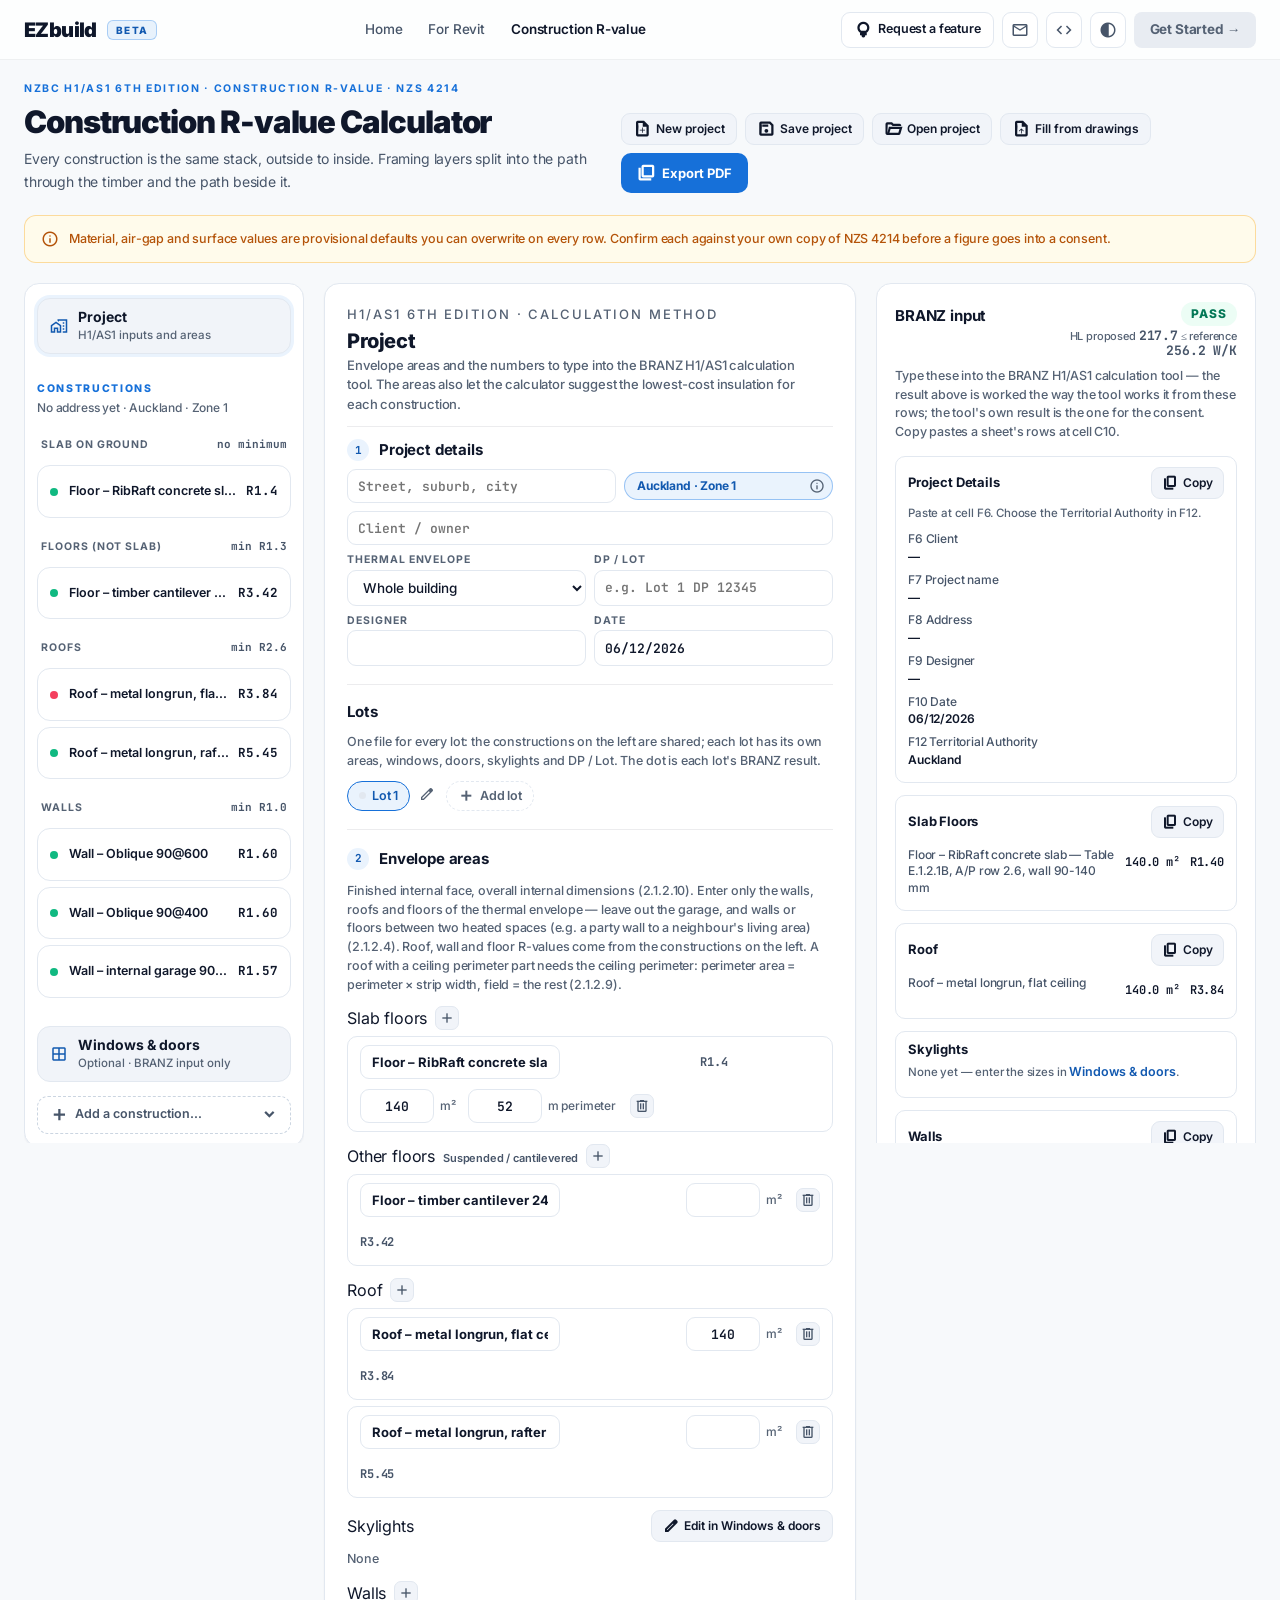
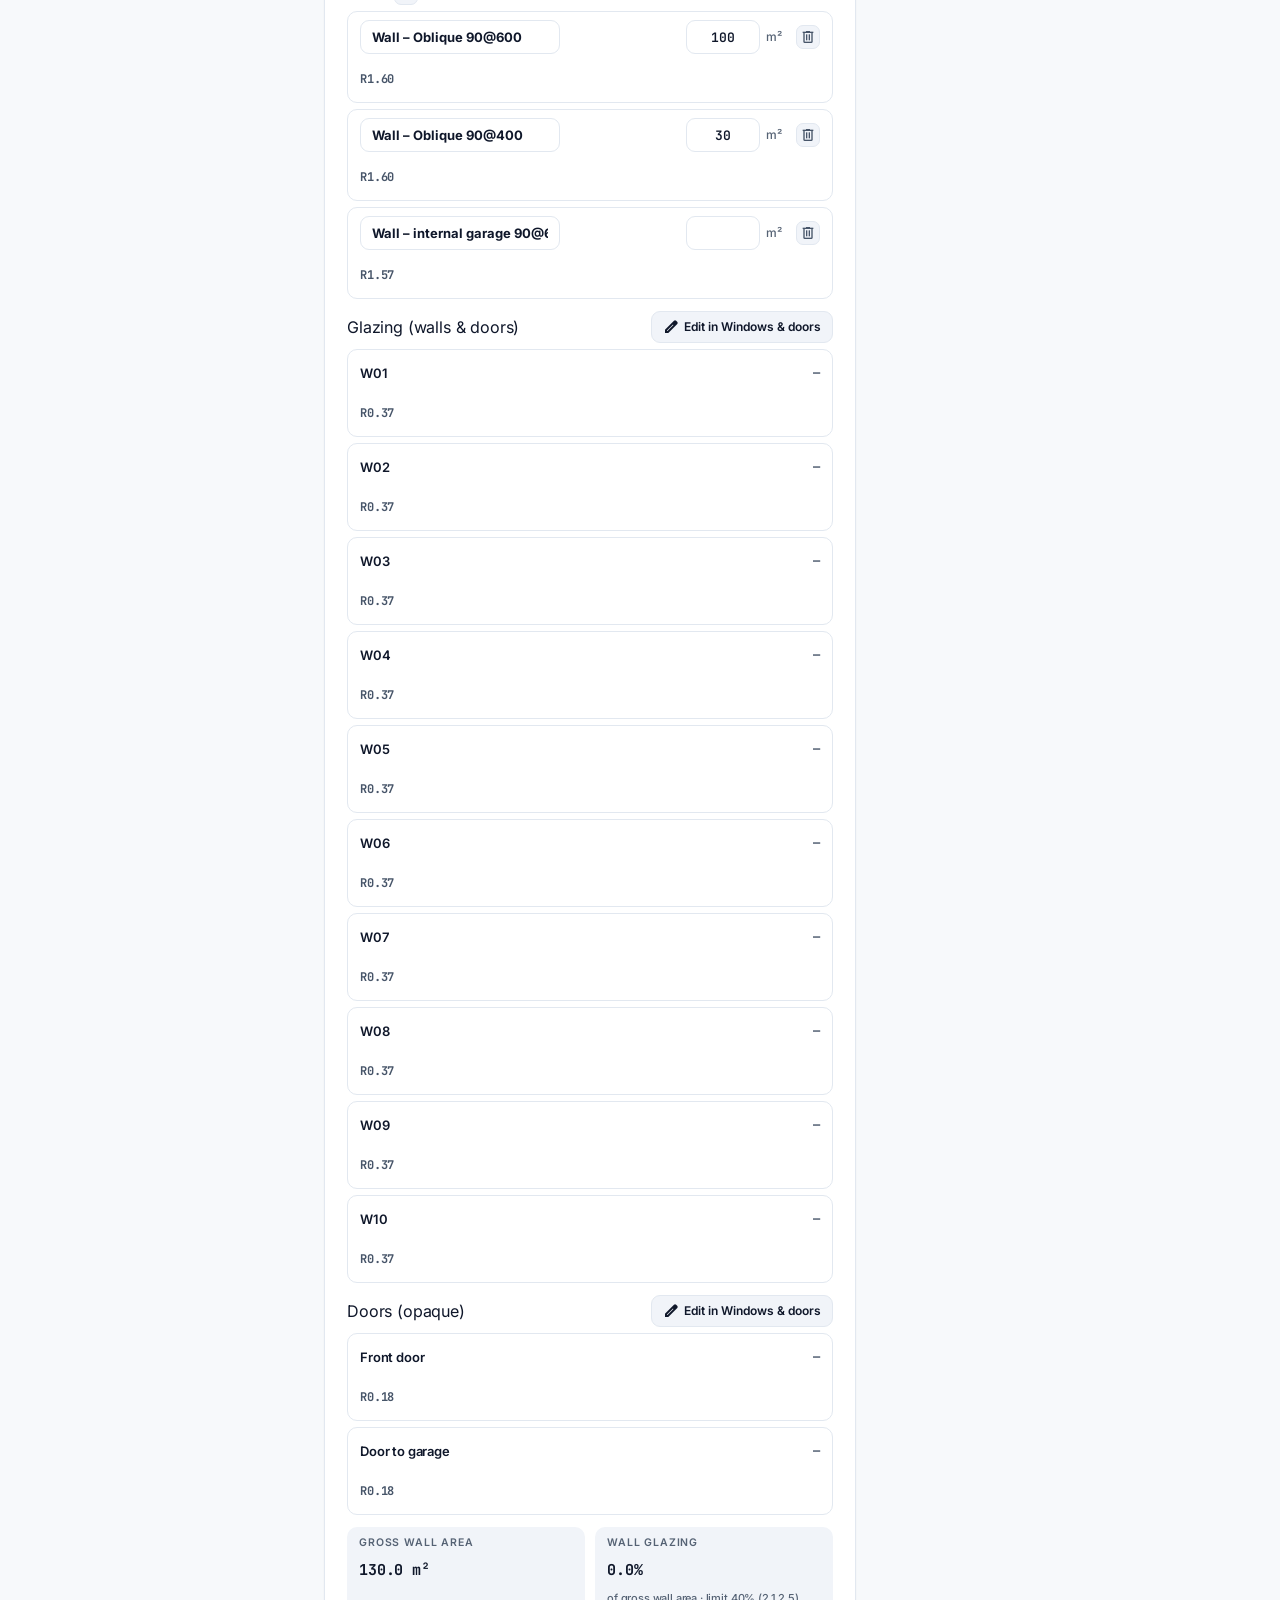
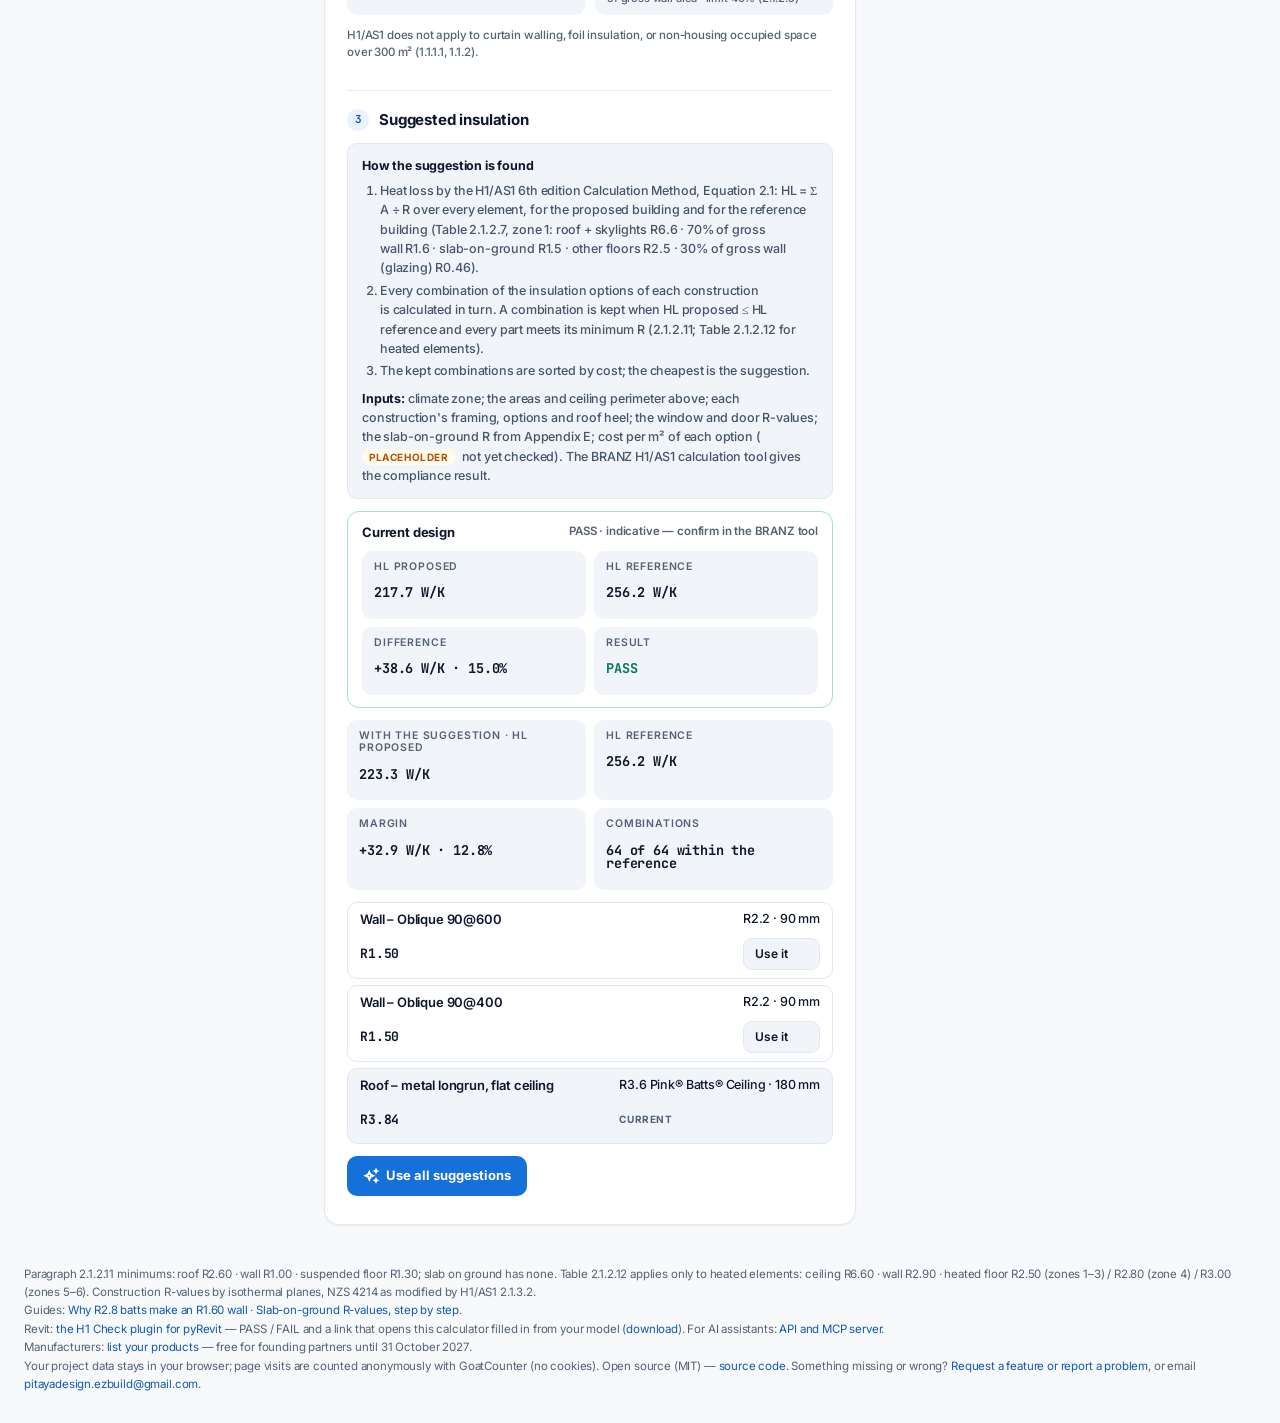
==== index.html @ 4b5e014e "v1.18: vented skillion roofs — rafters bridge only the insulation and the 25 mm air gap over it; the" ====
<!DOCTYPE html>
<html lang="en">
<head>
<meta charset="utf-8">
<meta name="viewport" content="width=device-width, initial-scale=1.0">
<title>Construction R-value Calculator — NZ H1/AS1 6th edition</title>
<meta name="description" content="Free construction R-value calculator for New Zealand walls, roofs and floors to H1/AS1 6th edition — NZS 4214 isothermal planes, slab-on-ground Appendix E, section drawings, BRANZ input and a PDF report. Open source.">
<link rel="canonical" href="https://rvalue.ezbuild.co.nz/">
<meta property="og:type" content="website">
<meta property="og:url" content="https://rvalue.ezbuild.co.nz/">
<meta property="og:title" content="Construction R-value Calculator — H1/AS1 6th edition">
<meta property="og:description" content="Walls, roofs, suspended floors and slabs, layer by layer. Free, open source, runs in your browser.">
<meta property="og:image" content="https://rvalue.ezbuild.co.nz/og-image.png">
<meta property="og:image:width" content="1200"><meta property="og:image:height" content="630">
<meta name="twitter:card" content="summary_large_image">
<script type="application/ld+json">{"@context":"https://schema.org","@type":"SoftwareApplication","name":"Construction R-value Calculator","applicationCategory":"BusinessApplication","operatingSystem":"Web browser","url":"https://rvalue.ezbuild.co.nz/","description":"Free construction R-value calculator for New Zealand walls, roofs and floors to H1/AS1 6th edition — NZS 4214 isothermal planes, slab-on-ground Appendix E, section drawings, BRANZ input and a PDF report. Open source.","offers":{"@type":"Offer","price":"0","priceCurrency":"NZD"}}</script>
<link href="css/fonts.css?v=2" rel="stylesheet">
<link rel="stylesheet" href="css/rvc.css?v=3">
<link rel="stylesheet" href="css/rvc-v3.css">
<link rel="stylesheet" href="css/rvc-v4.css">
<link rel="stylesheet" href="css/rvc-v5.css?v=3">
<link rel="stylesheet" href="css/rvc-v6.css">
<link rel="stylesheet" href="css/rvc-v7.css">
<link rel="stylesheet" href="css/rvc-v8.css">
<link rel="stylesheet" href="css/rvc-v9.css">
<link rel="stylesheet" href="css/rvc-v10.css">
<link rel="stylesheet" href="css/rvc-v11.css">
<link rel="stylesheet" href="css/rvc-v12.css?v=20261109">
<link rel="stylesheet" href="css/rvc-3col.css?v=45">
<link rel="stylesheet" href="css/rvc-project.css?v=60">
<style>.nav-r{display:flex;align-items:center;gap:8px;flex:none}.nav-r a{text-decoration:none}.nav-req{display:inline-flex;align-items:center;gap:6px;height:36px;padding:0 12px;border-radius:9px;border:1px solid var(--border);background:var(--surface);color:var(--text);font:600 12.5px/1 Inter;white-space:nowrap}.nav-req:hover{border-color:var(--border-strong)}.nav-go{display:inline-flex;align-items:center;height:36px;padding:0 16px;border-radius:8px;background:#1978e5;color:#fff!important;font:700 13.5px/1 Inter;white-space:nowrap;box-shadow:0 6px 16px rgba(25,120,229,.2)}.nav-go:hover{background:#3b82f6}.nav-go.soon{background:var(--surface-3);color:var(--text-3)!important;box-shadow:none;cursor:not-allowed}.nav-go.soon:hover{background:var(--surface-3)}.nav-l{flex:1;min-width:0}.nav-l .nav-links{flex:1 1 auto;justify-content:center}.foot a{color:var(--brand-on)}@media(max-width:560px){.nav-links{display:none!important}.nav-r .nav-req,.nav-r a.icon-btn{display:none}}</style>
</head>
<body data-theme="light">
<script>/* theme: the same preference as ezbuild.co.nz — a cookie shared by every *.ezbuild.co.nz site, then this site's own storage; light when nothing is saved, as on the main site */(function(){var p=null;try{var m=document.cookie.match(/(?:^|;\s*)ezbuild-theme=(light|dark|system)/);p=m?m[1]:localStorage.getItem('ezbuild-theme')}catch(e){}if(p==='system')p=window.matchMedia&&matchMedia('(prefers-color-scheme: dark)').matches?'dark':'light';document.body.dataset.theme=p==='dark'?'dark':'light'})()</script><nav class="nav"><div class="nav-in"><div class="nav-l"><a class="logo" href="https://ezbuild.co.nz/">EZbuild<span class="beta">Beta</span></a><div class="nav-links"><a href="https://ezbuild.co.nz/">Home</a><a href="https://ezbuild.co.nz/for-revit.html">For Revit</a><a class="on" href="index.html" data-a="rvhome" aria-current="page">Construction R-value</a></div></div><div class="nav-r"><a class="nav-req" href="https://github.com/qq624444359/NZ-Construction-R-Value/issues/new/choose" target="_blank" rel="noopener"><span class="ms s18">lightbulb</span><span>Request a feature</span></a><a class="icon-btn" href="mailto:pitayadesign.ezbuild@gmail.com?subject=Construction%20R-value%20calculator%20%E2%80%94%20feature%20request" aria-label="Email a feature request" title="No GitHub account? Email your request"><span class="ms s18">mail</span></a><a class="icon-btn" href="https://github.com/qq624444359/NZ-Construction-R-Value" target="_blank" rel="noopener" aria-label="Source code on GitHub" title="Source code on GitHub"><span class="ms s18">code</span></a><button class="icon-btn" data-a="theme" aria-label="Light or dark"><span class="ms s18">contrast</span></button><span class="nav-go soon" role="link" aria-disabled="true" title="Coming soon">Get Started →</span></div></div></nav>
<div class="wrap3">
<div class="head"><div><p class="kicker">NZBC H1/AS1 6th Edition · Construction R-value · NZS 4214</p><h1>Construction R-value Calculator</h1><p class="lede">Every construction is the same stack, outside to inside. Framing layers split into the path through the timber and the path beside it.</p></div><div class="v6hr"><button class="v6btn" data-a="pnew"><span class="ms s18">note_add</span>New project</button><button class="v6btn" data-a="psave"><span class="ms s18">save</span>Save project</button><button class="v6btn" data-a="popen"><span class="ms s18">folder_open</span>Open project</button><button class="v6btn" data-a="pfill" title="Read the address, Lot / DP, window schedule and areas from a PDF drawing set — in your browser, nothing is uploaded"><span class="ms s18">upload_file</span>Fill from drawings</button><button class="v6pdfb" data-a="pdf"><span class="ms s18">picture_as_pdf</span>Export PDF</button></div></div>
<div class="banner"><span class="ms s18">info</span><span>Material, air-gap and surface values are provisional defaults you can overwrite on every row. Confirm each against your own copy of NZS 4214 before a figure goes into a consent.</span></div>
<div class="c3" style="margin-top:20px"><aside id="c-left"></aside><main id="c-mid"></main><aside id="c-right"></aside></div>
</div>
<div class="foot" id="contact">Paragraph 2.1.2.11 minimums: roof R2.60 · wall R1.00 · suspended floor R1.30; slab on ground has none. Table 2.1.2.12 applies only to heated elements: ceiling R6.60 · wall R2.90 · heated floor R2.50 (zones 1–3) / R2.80 (zone 4) / R3.00 (zones 5–6). Construction R-values by isothermal planes, NZS 4214 as modified by H1/AS1 2.1.3.2.<br>Guides: <a href="guides/wall-r-value-h1-as1.html">Why R2.8 batts make an R1.60 wall</a> · <a href="guides/slab-on-ground-r-value-h1-as1.html">Slab-on-ground R-values, step by step</a>.<br>Revit: <a href="api.html#revit">the H1 Check plugin for pyRevit</a> — PASS / FAIL and a link that opens this calculator filled in from your model (<a href="revit/EZbuild.extension.zip" download>download</a>). For AI assistants: <a href="api.html">API and MCP server</a>.<br>Manufacturers: <a href="for-manufacturers.html">list your products</a> — free for founding partners until 31 October 2027.<br>Your project data stays in your browser; page visits are counted anonymously with GoatCounter (no cookies). Open source (MIT) — <a href="https://github.com/qq624444359/NZ-Construction-R-Value">source code</a>. Something missing or wrong? <a href="https://github.com/qq624444359/NZ-Construction-R-Value/issues/new/choose">Request a feature or report a problem</a>, or email <a href="mailto:pitayadesign.ezbuild@gmail.com?subject=Construction%20R-value%20calculator%20%E2%80%94%20feature%20request">pitayadesign.ezbuild@gmail.com</a>.</div>
<script src="js/export-name.js?v=2"></script>
<script src="js/project-file.js?v=2"></script>
<script src="js/eaves-section.js?v=26"></script>
<script src="js/wall-section.js?v=10"></script>
<script src="js/floor-section.js?v=8"></script>
<script src="js/it-wall-section.js?v=6"></script>
<script src="js/products.js?v=8"></script>
<script src="js/rvalue-model.js?v=61"></script>
<script src="js/h1-data.js?v=3"></script>
<script src="js/slab-appendix-e.js?v=1"></script>
<script src="js/rvc-project.js?v=77"></script>
<script src="js/seed-import.js?v=7"></script>
<script src="js/rvc-v6.js?v=150"></script>
<script>/* GoatCounter events: the actions that show the calculator was used, not just opened. Counts only — no project data. */
document.addEventListener('click',function(e){var b=e.target.closest('[data-a],.nav-req');if(!b||!window.goatcounter||!goatcounter.count)return;
var a=b.classList.contains('nav-req')?'request-feature':({pdfdl:'pdf-download',psave:'project-save',popen:'project-open',pnew:'project-new'})[b.dataset.a];
if(a)goatcounter.count({path:'event/'+a,title:a,event:true})});</script>
<script data-goatcounter="https://ezbuild.goatcounter.com/count" async src="https://gc.zgo.at/count.js"></script>
</body>
</html>
---- css/fonts.css ----
/* Inter and JetBrains Mono as static fonts (latin + latin-ext), served from this site.
   Google's variable fonts print to PDF as Type 3 glyphs, which Acrobat draws poorly at small sizes
   (letters such as 'l' run together). Static TrueType fonts embed as real fonts. Files: @fontsource 5.3.0, SIL OFL 1.1. */
@font-face{font-family:'Inter';font-style:normal;font-display:swap;font-weight:400;src:url(../fonts/inter-latin-ext-400-normal.woff2) format('woff2');unicode-range:U+0100-02BA,U+02BD-02C5,U+02C7-02CC,U+02CE-02D7,U+02DD-02FF,U+0304,U+0308,U+0329,U+1D00-1DBF,U+1E00-1E9F,U+1EF2-1EFF,U+2020,U+20A0-20AB,U+20AD-20C0,U+2113,U+2C60-2C7F,U+A720-A7FF}
@font-face{font-family:'Inter';font-style:normal;font-display:swap;font-weight:400;src:url(../fonts/inter-latin-400-normal.woff2) format('woff2');unicode-range:U+0000-00FF,U+0131,U+0152-0153,U+02BB-02BC,U+02C6,U+02DA,U+02DC,U+0304,U+0308,U+0329,U+2000-206F,U+20AC,U+2122,U+2191,U+2193,U+2212,U+2215,U+FEFF,U+FFFD}
@font-face{font-family:'Inter';font-style:normal;font-display:swap;font-weight:500;src:url(../fonts/inter-latin-ext-500-normal.woff2) format('woff2');unicode-range:U+0100-02BA,U+02BD-02C5,U+02C7-02CC,U+02CE-02D7,U+02DD-02FF,U+0304,U+0308,U+0329,U+1D00-1DBF,U+1E00-1E9F,U+1EF2-1EFF,U+2020,U+20A0-20AB,U+20AD-20C0,U+2113,U+2C60-2C7F,U+A720-A7FF}
@font-face{font-family:'Inter';font-style:normal;font-display:swap;font-weight:500;src:url(../fonts/inter-latin-500-normal.woff2) format('woff2');unicode-range:U+0000-00FF,U+0131,U+0152-0153,U+02BB-02BC,U+02C6,U+02DA,U+02DC,U+0304,U+0308,U+0329,U+2000-206F,U+20AC,U+2122,U+2191,U+2193,U+2212,U+2215,U+FEFF,U+FFFD}
@font-face{font-family:'Inter';font-style:normal;font-display:swap;font-weight:600;src:url(../fonts/inter-latin-ext-600-normal.woff2) format('woff2');unicode-range:U+0100-02BA,U+02BD-02C5,U+02C7-02CC,U+02CE-02D7,U+02DD-02FF,U+0304,U+0308,U+0329,U+1D00-1DBF,U+1E00-1E9F,U+1EF2-1EFF,U+2020,U+20A0-20AB,U+20AD-20C0,U+2113,U+2C60-2C7F,U+A720-A7FF}
@font-face{font-family:'Inter';font-style:normal;font-display:swap;font-weight:600;src:url(../fonts/inter-latin-600-normal.woff2) format('woff2');unicode-range:U+0000-00FF,U+0131,U+0152-0153,U+02BB-02BC,U+02C6,U+02DA,U+02DC,U+0304,U+0308,U+0329,U+2000-206F,U+20AC,U+2122,U+2191,U+2193,U+2212,U+2215,U+FEFF,U+FFFD}
@font-face{font-family:'Inter';font-style:normal;font-display:swap;font-weight:700;src:url(../fonts/inter-latin-ext-700-normal.woff2) format('woff2');unicode-range:U+0100-02BA,U+02BD-02C5,U+02C7-02CC,U+02CE-02D7,U+02DD-02FF,U+0304,U+0308,U+0329,U+1D00-1DBF,U+1E00-1E9F,U+1EF2-1EFF,U+2020,U+20A0-20AB,U+20AD-20C0,U+2113,U+2C60-2C7F,U+A720-A7FF}
@font-face{font-family:'Inter';font-style:normal;font-display:swap;font-weight:700;src:url(../fonts/inter-latin-700-normal.woff2) format('woff2');unicode-range:U+0000-00FF,U+0131,U+0152-0153,U+02BB-02BC,U+02C6,U+02DA,U+02DC,U+0304,U+0308,U+0329,U+2000-206F,U+20AC,U+2122,U+2191,U+2193,U+2212,U+2215,U+FEFF,U+FFFD}
@font-face{font-family:'Inter';font-style:normal;font-display:swap;font-weight:800;src:url(../fonts/inter-latin-ext-800-normal.woff2) format('woff2');unicode-range:U+0100-02BA,U+02BD-02C5,U+02C7-02CC,U+02CE-02D7,U+02DD-02FF,U+0304,U+0308,U+0329,U+1D00-1DBF,U+1E00-1E9F,U+1EF2-1EFF,U+2020,U+20A0-20AB,U+20AD-20C0,U+2113,U+2C60-2C7F,U+A720-A7FF}
@font-face{font-family:'Inter';font-style:normal;font-display:swap;font-weight:800;src:url(../fonts/inter-latin-800-normal.woff2) format('woff2');unicode-range:U+0000-00FF,U+0131,U+0152-0153,U+02BB-02BC,U+02C6,U+02DA,U+02DC,U+0304,U+0308,U+0329,U+2000-206F,U+20AC,U+2122,U+2191,U+2193,U+2212,U+2215,U+FEFF,U+FFFD}
@font-face{font-family:'Inter';font-style:normal;font-display:swap;font-weight:900;src:url(../fonts/inter-latin-ext-900-normal.woff2) format('woff2');unicode-range:U+0100-02BA,U+02BD-02C5,U+02C7-02CC,U+02CE-02D7,U+02DD-02FF,U+0304,U+0308,U+0329,U+1D00-1DBF,U+1E00-1E9F,U+1EF2-1EFF,U+2020,U+20A0-20AB,U+20AD-20C0,U+2113,U+2C60-2C7F,U+A720-A7FF}
@font-face{font-family:'Inter';font-style:normal;font-display:swap;font-weight:900;src:url(../fonts/inter-latin-900-normal.woff2) format('woff2');unicode-range:U+0000-00FF,U+0131,U+0152-0153,U+02BB-02BC,U+02C6,U+02DA,U+02DC,U+0304,U+0308,U+0329,U+2000-206F,U+20AC,U+2122,U+2191,U+2193,U+2212,U+2215,U+FEFF,U+FFFD}
@font-face{font-family:'JetBrains Mono';font-style:normal;font-display:swap;font-weight:400;src:url(../fonts/jetbrains-mono-latin-ext-400-normal.woff2) format('woff2');unicode-range:U+0100-02BA,U+02BD-02C5,U+02C7-02CC,U+02CE-02D7,U+02DD-02FF,U+0304,U+0308,U+0329,U+1D00-1DBF,U+1E00-1E9F,U+1EF2-1EFF,U+2020,U+20A0-20AB,U+20AD-20C0,U+2113,U+2C60-2C7F,U+A720-A7FF}
@font-face{font-family:'JetBrains Mono';font-style:normal;font-display:swap;font-weight:400;src:url(../fonts/jetbrains-mono-latin-400-normal.woff2) format('woff2');unicode-range:U+0000-00FF,U+0131,U+0152-0153,U+02BB-02BC,U+02C6,U+02DA,U+02DC,U+0304,U+0308,U+0329,U+2000-206F,U+20AC,U+2122,U+2191,U+2193,U+2212,U+2215,U+FEFF,U+FFFD}
@font-face{font-family:'JetBrains Mono';font-style:normal;font-display:swap;font-weight:500;src:url(../fonts/jetbrains-mono-latin-ext-500-normal.woff2) format('woff2');unicode-range:U+0100-02BA,U+02BD-02C5,U+02C7-02CC,U+02CE-02D7,U+02DD-02FF,U+0304,U+0308,U+0329,U+1D00-1DBF,U+1E00-1E9F,U+1EF2-1EFF,U+2020,U+20A0-20AB,U+20AD-20C0,U+2113,U+2C60-2C7F,U+A720-A7FF}
@font-face{font-family:'JetBrains Mono';font-style:normal;font-display:swap;font-weight:500;src:url(../fonts/jetbrains-mono-latin-500-normal.woff2) format('woff2');unicode-range:U+0000-00FF,U+0131,U+0152-0153,U+02BB-02BC,U+02C6,U+02DA,U+02DC,U+0304,U+0308,U+0329,U+2000-206F,U+20AC,U+2122,U+2191,U+2193,U+2212,U+2215,U+FEFF,U+FFFD}
@font-face{font-family:'JetBrains Mono';font-style:normal;font-display:swap;font-weight:600;src:url(../fonts/jetbrains-mono-latin-ext-600-normal.woff2) format('woff2');unicode-range:U+0100-02BA,U+02BD-02C5,U+02C7-02CC,U+02CE-02D7,U+02DD-02FF,U+0304,U+0308,U+0329,U+1D00-1DBF,U+1E00-1E9F,U+1EF2-1EFF,U+2020,U+20A0-20AB,U+20AD-20C0,U+2113,U+2C60-2C7F,U+A720-A7FF}
@font-face{font-family:'JetBrains Mono';font-style:normal;font-display:swap;font-weight:600;src:url(../fonts/jetbrains-mono-latin-600-normal.woff2) format('woff2');unicode-range:U+0000-00FF,U+0131,U+0152-0153,U+02BB-02BC,U+02C6,U+02DA,U+02DC,U+0304,U+0308,U+0329,U+2000-206F,U+20AC,U+2122,U+2191,U+2193,U+2212,U+2215,U+FEFF,U+FFFD}
@font-face{font-family:'JetBrains Mono';font-style:normal;font-display:swap;font-weight:700;src:url(../fonts/jetbrains-mono-latin-ext-700-normal.woff2) format('woff2');unicode-range:U+0100-02BA,U+02BD-02C5,U+02C7-02CC,U+02CE-02D7,U+02DD-02FF,U+0304,U+0308,U+0329,U+1D00-1DBF,U+1E00-1E9F,U+1EF2-1EFF,U+2020,U+20A0-20AB,U+20AD-20C0,U+2113,U+2C60-2C7F,U+A720-A7FF}
@font-face{font-family:'JetBrains Mono';font-style:normal;font-display:swap;font-weight:700;src:url(../fonts/jetbrains-mono-latin-700-normal.woff2) format('woff2');unicode-range:U+0000-00FF,U+0131,U+0152-0153,U+02BB-02BC,U+02C6,U+02DA,U+02DC,U+0304,U+0308,U+0329,U+2000-206F,U+20AC,U+2122,U+2191,U+2193,U+2212,U+2215,U+FEFF,U+FFFD}
@font-face{font-family:'JetBrains Mono';font-style:normal;font-display:swap;font-weight:800;src:url(../fonts/jetbrains-mono-latin-ext-800-normal.woff2) format('woff2');unicode-range:U+0100-02BA,U+02BD-02C5,U+02C7-02CC,U+02CE-02D7,U+02DD-02FF,U+0304,U+0308,U+0329,U+1D00-1DBF,U+1E00-1E9F,U+1EF2-1EFF,U+2020,U+20A0-20AB,U+20AD-20C0,U+2113,U+2C60-2C7F,U+A720-A7FF}
@font-face{font-family:'JetBrains Mono';font-style:normal;font-display:swap;font-weight:800;src:url(../fonts/jetbrains-mono-latin-800-normal.woff2) format('woff2');unicode-range:U+0000-00FF,U+0131,U+0152-0153,U+02BB-02BC,U+02C6,U+02DA,U+02DC,U+0304,U+0308,U+0329,U+2000-206F,U+20AC,U+2122,U+2191,U+2193,U+2212,U+2215,U+FEFF,U+FFFD}

/* Material Symbols Outlined, only the icons this site uses (served from this site so the icons never fall back to their names when Google Fonts is unreachable). Files: @fontsource/material-symbols-outlined 5.3.9, SIL OFL 1.1. */
@font-face{font-family:'Material Symbols Outlined';font-style:normal;font-weight:400;font-display:block;src:url(../fonts/material-symbols-outlined-400.woff2) format('woff2')}
---- css/rvc.css ----
/* R-value configurator — shared tokens & components */
*{box-sizing:border-box;margin:0;padding:0}
[data-theme="dark"]{--brand:#1978E5;--brand-h:#1568CC;--bg:#0B111B;--bg-el:#11192A;--surface:#161C26;--surface-2:#1B2433;--surface-3:#232E3F;--border:#2A3441;--border-strong:#3A4757;--hairline:rgba(255,255,255,.07);--text:#F1F5F9;--text-2:#94A3B8;--text-3:#7C8CA3;--pass:#10B981;--pass-soft:rgba(16,185,129,.13);--pass-on:#34D399;--review:#F59E0B;--review-soft:rgba(245,158,11,.13);--review-on:#FBBF24;--fail:#F43F5E;--fail-soft:rgba(244,63,94,.13);--fail-on:#FB7185;--brand-soft:rgba(25,120,229,.15);--brand-on:#60B0FF;--shadow-sm:0 1px 2px rgba(0,0,0,.3);--glass:rgba(11,17,27,.72);--glass-br:rgba(255,255,255,.06);--mat-metal:#94A3B8;--mat-timber:#B58A57;--mat-board:#CBD5E1;--mat-clad:#7A6753;--mat-sheet:#64748B;--mat-insul:rgba(251,191,36,.34);--mat-insul-line:rgba(251,191,36,.75);--iso-bg:#0E1521;--iso-grid:rgba(255,255,255,.05)}
[data-theme="light"]{--brand:#1670D9;--brand-h:#125CB8;--bg:#F7F9FB;--bg-el:#FFFFFF;--surface:#FFFFFF;--surface-2:#F1F4F9;--surface-3:#E8ECF2;--border:#E2E8F0;--border-strong:#CBD5E1;--hairline:rgba(15,23,42,.08);--text:#0F172A;--text-2:#475569;--text-3:#556274;--pass:#10B981;--pass-soft:#ECFDF5;--pass-on:#047857;--review:#F59E0B;--review-soft:#FFFBEB;--review-on:#B45309;--fail:#F43F5E;--fail-soft:#FEF2F2;--fail-on:#BE123C;--brand-soft:rgba(25,120,229,.09);--brand-on:#1259B0;--shadow-sm:0 1px 2px rgba(15,23,42,.05);--glass:rgba(255,255,255,.8);--glass-br:rgba(15,23,42,.06);--mat-metal:#94A3B8;--mat-timber:#C79A63;--mat-board:#E2E8F0;--mat-clad:#A48D74;--mat-sheet:#94A3B8;--mat-insul:rgba(245,158,11,.3);--mat-insul-line:rgba(180,83,9,.6);--iso-bg:#FBFCFE;--iso-grid:rgba(15,23,42,.05)}
body{background:#0F1319;font-family:Inter,sans-serif;letter-spacing:-.01em}
.num,.mono{font-family:'JetBrains Mono',Menlo,Consolas,monospace;font-variant-numeric:tabular-nums}
.ms{font-family:'Material Symbols Outlined';font-size:20px;line-height:1;flex:none}
.ms.s16{font-size:16px}.ms.s18{font-size:18px}
a{color:var(--brand);text-decoration:none}a:hover{color:var(--brand-h)}
button{font-family:inherit;cursor:pointer;border:none;background:none;color:inherit}
/* canvas frames */
.frame{position:absolute;background:var(--bg);color:var(--text);overflow:hidden;box-shadow:0 30px 70px -20px rgba(0,0,0,.6)}
.flabel{position:absolute;left:0;top:-30px;font:700 13px/1 Inter;letter-spacing:-.01em;color:#E2E8F0;display:flex;gap:10px;align-items:center}
.flabel span{font:600 11px/1 Inter;letter-spacing:.1em;text-transform:uppercase;color:#7C8CA3}
/* nav */
.nav{height:60px;display:flex;align-items:center;padding:0 24px;background:var(--glass);border-bottom:1px solid var(--glass-br)}
.nav-in{width:100%;display:flex;align-items:center;justify-content:space-between;gap:24px}
.logo{display:flex;align-items:center;gap:10px;font:900 20px/1 Inter;letter-spacing:-.03em;color:var(--text)}
.beta{padding:2px 8px;border-radius:6px;font:800 10px/1.4 Inter;letter-spacing:.14em;text-transform:uppercase;background:var(--brand-soft);color:var(--brand-on);border:1px solid rgba(25,120,229,.3)}
.nav-links{display:flex;gap:26px;font:500 13.5px/1 Inter;color:var(--text-2)}
.nav-links .on{color:var(--text);font-weight:600}
.icon-btn{width:36px;height:36px;border-radius:9px;display:grid;place-items:center;border:1px solid var(--border);background:var(--surface);color:var(--text-2)}
/* page */
.wrap{padding:26px 24px 40px}
.head{display:flex;align-items:flex-end;justify-content:space-between;gap:24px;margin-bottom:22px}
.kicker{font:700 10.5px/1.4 Inter;letter-spacing:.16em;text-transform:uppercase;color:var(--brand);margin-bottom:8px}
h1{font:900 31px/1.12 Inter;letter-spacing:-.035em}
.lede{font:400 14px/1.6 Inter;color:var(--text-2);max-width:600px;margin-top:9px;text-wrap:pretty}
label.lbl{font:600 10.5px/1.3 Inter;letter-spacing:.09em;text-transform:uppercase;color:var(--text-3);display:block;margin-bottom:7px}
select,input[type=number],input[type=text]{height:38px;border-radius:9px;background:var(--bg-el);border:1px solid var(--border);color:var(--text);font:500 13.5px/1 Inter;padding:0 11px;font-family:inherit;max-width:100%}
/* element strip */
.strip{display:grid;grid-template-columns:repeat(5,1fr);gap:12px;margin-bottom:22px}
.el-card{text-align:left;padding:14px 16px;border-radius:13px;background:var(--surface);border:1px solid var(--border)}
.el-card.on{border-color:var(--brand);box-shadow:0 0 0 3px var(--brand-soft)}
.el-card .en{display:flex;align-items:center;gap:8px;font:700 13px/1 Inter;color:var(--text)}
.el-card .en .ms{color:var(--text-3)}
.el-card.on .en .ms{color:var(--brand-on)}
.el-card .big{font:700 24px/1 'JetBrains Mono',monospace;letter-spacing:-.03em;margin:11px 0 8px}
.el-card .ref{font:400 11.5px/1.45 Inter;color:var(--text-3)}
.el-card .min{font:600 11.5px/1.45 Inter;margin-top:3px;display:flex;align-items:center;gap:4px}
/* cards */
.card{background:var(--surface);border:1px solid var(--border);border-radius:15px;box-shadow:var(--shadow-sm)}
.card-hd{display:flex;align-items:center;justify-content:space-between;gap:14px;padding:15px 18px;border-bottom:1px solid var(--hairline)}
.card-hd h2{font:800 15px/1.2 Inter;letter-spacing:-.02em}
.card-hd p{font:400 12px/1.5 Inter;color:var(--text-3);margin-top:3px}
.cols{display:grid;grid-template-columns:7fr 5fr;gap:20px;align-items:start}
/* layer stack */
.stack{padding:12px;display:flex;flex-direction:column;gap:8px}
.lrow{position:relative;display:grid;grid-template-columns:26px minmax(0,1fr) auto;gap:12px;padding:12px 14px 12px 12px;border-radius:11px;background:var(--surface-2);border:1px solid var(--hairline);border-left:4px solid transparent}
.lrow.sel{background:var(--surface-3);border-left-color:var(--brand);border-color:var(--border-strong)}
.lrow.warn{border-left-color:var(--review)}
.lnum{width:22px;height:22px;border-radius:7px;display:grid;place-items:center;background:var(--bg-el);border:1px solid var(--border);font:700 11px/1 'JetBrains Mono',monospace;color:var(--text-3);margin-top:1px}
.lrow.sel .lnum{background:var(--brand-soft);border-color:rgba(25,120,229,.35);color:var(--brand-on)}
.lname{font:700 13.5px/1.25 Inter;color:var(--text)}
.lsub{font:400 11.5px/1.5 Inter;color:var(--text-3);margin-top:5px;text-wrap:pretty}
.lctl{display:flex;flex-wrap:wrap;gap:8px;align-items:center;margin-top:9px}
.lr{font:700 13.5px/1 'JetBrains Mono',monospace;color:var(--text);padding-top:3px;white-space:nowrap}
.lrow.fixed{grid-template-columns:26px minmax(0,1fr) auto;padding:8px 14px 8px 12px;background:transparent;border-style:dashed}
.lrow.fixed .lname{font:500 12.5px/1.3 Inter;color:var(--text-3)}
.lrow.fixed .lr{font-size:12.5px;color:var(--text-3)}
.lrow.off{padding:8px 14px 8px 12px;background:transparent}
.lrow.off .lname{font:500 12.5px/1.3 Inter;color:var(--text-3)}
.seg{display:inline-flex;gap:3px;padding:3px;background:var(--bg-el);border-radius:9px;border:1px solid var(--border)}
.seg button{padding:6px 11px;border-radius:6px;font:600 12.5px/1.2 Inter;color:var(--text-2)}
.seg button.on{background:var(--surface-3);color:var(--text);box-shadow:var(--shadow-sm)}
.seg.mono button{font-family:'JetBrains Mono',monospace;font-size:12px}
.mini{height:32px;font-size:12.5px;border-radius:8px}
.tgl{display:inline-flex;align-items:center;gap:8px;font:600 12.5px/1 Inter;color:var(--text-2)}
.tgl i{width:34px;height:20px;border-radius:999px;background:var(--surface-3);position:relative;display:block}
.tgl i:after{content:"";position:absolute;top:3px;left:3px;width:14px;height:14px;border-radius:50%;background:var(--text-3)}
.tgl.on i{background:var(--brand)}.tgl.on i:after{left:17px;background:#fff}
.chip-hint{display:flex;gap:8px;align-items:flex-start;margin-top:9px;padding:8px 10px;border-radius:9px;background:var(--brand-soft);font:500 11.5px/1.5 Inter;color:var(--brand-on)}
.rin{width:96px;text-align:right;font-family:'JetBrains Mono',monospace;font-weight:700}
.link-btn{font:600 12.5px/1 Inter;color:var(--brand);display:inline-flex;align-items:center;gap:5px}
/* warning insert */
.warncard{margin:2px 12px;padding:16px 18px;border-radius:12px;background:var(--review-soft);border:1px solid rgba(245,158,11,.35)}
.warncard h3{font:800 13.5px/1.35 Inter;color:var(--review-on);display:flex;gap:9px;align-items:center}
.warncard p{font:400 12.5px/1.6 Inter;color:var(--text-2);margin-top:9px;text-wrap:pretty}
.wline{display:flex;align-items:center;justify-content:space-between;gap:12px;margin-top:10px;padding:9px 12px;border-radius:9px;background:var(--surface);border:1px solid var(--hairline);font:600 12.5px/1.3 Inter;color:var(--text-2)}
.wline b{font-family:'JetBrains Mono',monospace;font-size:13.5px}
.wline.act{border-color:var(--pass);cursor:pointer}
.wline.act span:first-child{color:var(--text)}
/* result */
.res{padding:20px}
.res .cap{font:600 10.5px/1.3 Inter;letter-spacing:.11em;text-transform:uppercase;color:var(--text-3);text-align:center}
.res .r{font:800 44px/1 'JetBrains Mono',monospace;letter-spacing:-.045em;text-align:center;margin:10px 0 2px}
.res .u{font:500 11.5px/1.4 Inter;color:var(--text-3);text-align:center}
.scale{position:relative;height:9px;border-radius:999px;background:var(--surface-3);margin:26px 0 0}
.scale .fill{position:absolute;left:0;top:0;bottom:0;border-radius:999px;background:var(--brand)}
.scale .tick{position:absolute;top:-6px;bottom:-6px;width:2px;border-radius:2px}
.scale .dot{position:absolute;top:50%;width:15px;height:15px;border-radius:50%;background:var(--brand);border:3px solid var(--surface);transform:translate(-50%,-50%)}
.slab{position:relative;height:58px;margin-top:8px}
.slab i{position:absolute;top:0;transform:translateX(-50%);text-align:center;font:600 10.5px/1.35 Inter;font-style:normal;color:var(--text-3);white-space:nowrap}
.slab i b{display:block;font:700 12px/1.3 'JetBrains Mono',monospace}
.slab i:nth-child(2){top:30px}
.slab i:nth-child(2):before{content:"";position:absolute;left:50%;top:-16px;width:1px;height:14px;background:var(--border-strong)}
.ffrac{margin-top:6px;padding-top:14px;border-top:1px solid var(--hairline);font:500 11.5px/1.5 Inter;color:var(--text-3);display:flex;align-items:center;justify-content:space-between;gap:10px}
/* neutral comparison block */
.cmp{padding:16px 18px;border-top:1px solid var(--hairline)}
.cmp .lead{font:600 13.5px/1.5 Inter;color:var(--text)}
.cmp .lead b{font-family:'JetBrains Mono',monospace}
.cmp p{font:400 12px/1.6 Inter;color:var(--text-3);margin-top:8px;text-wrap:pretty}
.cta{margin-top:12px;width:100%;height:38px;border-radius:9px;background:var(--brand);color:#fff;font:700 13px/1 Inter;display:flex;align-items:center;justify-content:center;gap:7px}
.hardfail{padding:14px 18px;background:var(--fail-soft);color:var(--fail-on);font:600 12.5px/1.55 Inter;display:flex;gap:10px;border-top:1px solid rgba(244,63,94,.25)}
/* iso */
.iso-hd{display:flex;align-items:center;justify-content:space-between;gap:12px;padding:12px 14px;border-bottom:1px solid var(--hairline)}
.vseg{display:inline-flex;gap:3px;padding:3px;background:var(--bg-el);border-radius:9px;border:1px solid var(--border)}
.vseg button{padding:6px 12px;border-radius:6px;font:600 12px/1.2 Inter;color:var(--text-2)}
.vseg button.on{background:var(--brand);color:#fff}
.iso{position:relative;background:var(--iso-bg);background-image:linear-gradient(var(--iso-grid) 1px,transparent 1px),linear-gradient(90deg,var(--iso-grid) 1px,transparent 1px);background-size:28px 28px;overflow:hidden}
.stage{position:absolute;left:0;top:0;transform-style:preserve-3d}
.plate{position:absolute;left:0;top:0;transform-style:preserve-3d}
.f{position:absolute;left:0;top:0;backface-visibility:hidden;overflow:hidden}
.f.top{border:1px solid rgba(148,163,184,.5)}
.f.edge{filter:brightness(.72)}
.f.edge2{filter:brightness(.55)}
.plate.dim{opacity:.4}
.plate.hl .f.top{border-color:var(--brand);box-shadow:0 0 0 2px var(--brand)}
.lab{position:absolute;font:600 11.5px/1.3 Inter;color:var(--text-2);white-space:nowrap}
.lab b{display:block;font:700 12px/1.4 'JetBrains Mono',monospace;color:var(--text);margin-top:2px}
.lab.dim{opacity:.45}
.lab.hlt{color:var(--brand-on)}
.leader{position:absolute;height:1px;border-top:1px dashed var(--border-strong)}
.orbit{position:absolute;left:14px;bottom:12px;display:flex;align-items:center;gap:10px}
.orbit .knob{width:38px;height:38px;border-radius:50%;border:1px solid var(--border-strong);background:var(--surface);display:grid;place-items:center;color:var(--text-3)}
.orbit .rst{font:600 11.5px/1 Inter;color:var(--text-3)}
.perim{position:absolute;border:1px dashed var(--review);background:rgba(245,158,11,.22)}
.perim-tag{position:absolute;font:700 10px/1 'JetBrains Mono',monospace;color:var(--review-on);background:var(--review-soft);padding:3px 6px;border-radius:5px;border:1px solid rgba(245,158,11,.4)}
/* products */
.prod-hd{padding:14px 16px;border-bottom:1px solid var(--hairline)}
.prod-hd h2{font:800 13.5px/1.2 Inter}
.prod-hd p{font:400 11.5px/1.5 Inter;color:var(--text-3);margin-top:3px}
.pgrp{padding:11px 16px 3px;font:700 10px/1.3 Inter;letter-spacing:.09em;text-transform:uppercase;color:var(--text-3)}
.prow{display:flex;width:100%;align-items:center;justify-content:space-between;gap:12px;padding:8px 16px;text-align:left;font:500 12.5px/1.35 Inter;color:var(--text-2);border-top:1px solid var(--hairline)}
.prow b{font:700 12.5px/1 'JetBrains Mono',monospace;color:var(--text)}
.prow.on{background:var(--brand-soft);color:var(--text)}
.note{display:flex;gap:9px;padding:12px 14px;border-radius:11px;background:var(--surface-2);border:1px solid var(--hairline);font:400 11.5px/1.55 Inter;color:var(--text-3);margin-top:14px}
.foot{padding:0 24px 30px;font:400 11.5px/1.6 Inter;color:var(--text-3)}
/* matrix */
.matrix{width:100%;border-collapse:separate;border-spacing:8px}
.matrix th{font:700 10.5px/1.3 Inter;letter-spacing:.08em;text-transform:uppercase;color:var(--text-3);text-align:center;padding:0 0 4px}
.matrix th.rh{text-align:left;width:130px}
.matrix td{text-align:center;padding:14px 8px;border-radius:11px;background:var(--surface-2);border:1px solid var(--hairline);font:700 16px/1 'JetBrains Mono',monospace;color:var(--text-3)}
.matrix td.rh{text-align:left;background:transparent;border:none;font:600 13px/1.3 Inter;color:var(--text)}
.matrix td.on{background:var(--brand-soft);border-color:var(--brand);color:var(--brand-on);box-shadow:0 0 0 2px var(--brand-soft)}
.matrix td small{display:block;font:500 10px/1.3 Inter;color:var(--text-3);margin-top:6px;font-family:Inter}

/* mobile frame */
[data-mobile] .nav-links{display:none}
[data-mobile] .nav{padding:0 16px}
[data-mobile] .mstrip{overflow-x:auto;-webkit-mask-image:linear-gradient(90deg,#000 88%,transparent 100%);mask-image:linear-gradient(90deg,#000 88%,transparent 100%);padding-bottom:4px}
[data-mobile] .foot{padding:0 16px 24px}

/* --- v2: bridged portion, banner, framing panel, svg section --- */
.banner{display:flex;gap:10px;align-items:flex-start;padding:13px 16px;border-radius:12px;background:var(--review-soft);border:1px solid rgba(245,158,11,.35);color:var(--review-on);font:500 12.5px/1.6 Inter;margin-bottom:18px}
.banner .ms{margin-top:1px}
.dash{font-family:'JetBrains Mono',monospace;color:var(--text-3);font-weight:700}
.bridge{position:relative;margin:12px 0 6px;border:1px solid var(--border-strong);border-radius:12px;background:var(--surface-2)}
.bkick{position:absolute;top:-9px;left:14px;padding:2px 8px;border-radius:6px;background:var(--surface);border:1px solid rgba(25,120,229,.4);font:800 10px/1.5 Inter;letter-spacing:.13em;text-transform:uppercase;color:var(--brand)}
.bcols{display:grid;grid-template-columns:1fr 1fr;padding-top:8px}
.bcol{padding:12px 14px}
.bcol+.bcol{border-left:1px solid var(--hairline)}
.bhd{display:flex;align-items:baseline;justify-content:space-between;gap:10px;padding-bottom:9px;border-bottom:1px solid var(--hairline);font:700 11.5px/1.3 Inter;color:var(--text-2)}
.bhd b{font:700 12.5px/1 'JetBrains Mono',monospace;color:var(--text)}
.bitem{display:grid;grid-template-columns:22px minmax(0,1fr) auto;gap:10px;padding:11px 0 3px}
.bitem .lname{font:700 12.5px/1.25 Inter}
.bpath{display:flex;align-items:center;justify-content:space-between;gap:10px;margin-top:10px;padding-top:9px;border-top:1px dashed var(--hairline);font:700 11px/1.3 Inter;letter-spacing:.05em;text-transform:uppercase;color:var(--text-3)}
.bpath b{font:700 13px/1 'JetBrains Mono',monospace;color:var(--text)}
.bcomb{display:flex;align-items:center;justify-content:space-between;gap:14px;padding:12px 14px;background:var(--surface-3);border-top:1px solid var(--border-strong);border-radius:0 0 11px 11px}
.beq{font:500 12px/1.4 'JetBrains Mono',monospace;color:var(--text-3)}
.bcomb .out{display:flex;align-items:baseline;gap:9px;font:700 11px/1.3 Inter;letter-spacing:.06em;text-transform:uppercase;color:var(--text-2)}
.bcomb .out b{font:700 15px/1 'JetBrains Mono',monospace;color:var(--text)}
.bridge.warn{border-color:var(--review)}
.ffp{padding:14px 16px 16px}
.ffp .opt{display:grid;grid-template-columns:16px auto auto 1fr;gap:12px;align-items:center;padding:11px 13px;border-radius:10px;border:1px solid var(--border);background:var(--bg-el);margin-bottom:8px;text-align:left;width:100%}
.ffp .opt .rd{width:15px;height:15px;border-radius:50%;border:2px solid var(--border-strong)}
.ffp .opt.on{border-color:var(--brand);background:var(--brand-soft)}
.ffp .opt.on .rd{border-color:var(--brand);box-shadow:inset 0 0 0 3px var(--brand)}
.ffp .opt.onr{border-color:var(--review);background:var(--review-soft)}
.ffp .opt.onr .rd{border-color:var(--review);box-shadow:inset 0 0 0 3px var(--review)}
.ffp .opt .pc{font:700 15px/1 'JetBrains Mono',monospace;color:var(--text)}
.ffp .opt .arrow{font:700 13px/1 'JetBrains Mono',monospace;color:var(--text-3)}
.ffp .opt .cap{font:600 12px/1.35 Inter;color:var(--text-2);text-align:right}
.ffwarn{display:flex;gap:9px;padding:11px 13px;border-radius:10px;font:500 11.5px/1.55 Inter;margin-top:4px;text-wrap:pretty}
.ffwarn.soft{background:var(--surface-2);border:1px solid var(--hairline);color:var(--text-3)}
.ffwarn.hard{background:var(--review-soft);border:1px solid rgba(245,158,11,.4);color:var(--review-on)}
.geo{display:grid;grid-template-columns:1fr 1fr;gap:10px;margin-top:12px}
.geo label{display:block}
.badge-rev{display:inline-flex;align-items:center;gap:5px;padding:3px 9px;border-radius:999px;background:var(--review-soft);color:var(--review-on);border:1px solid rgba(245,158,11,.4);font:700 10px/1.6 Inter;letter-spacing:.06em;text-transform:uppercase}
.svgwrap{position:relative;background:var(--iso-bg);background-image:linear-gradient(var(--iso-grid) 1px,transparent 1px),linear-gradient(90deg,var(--iso-grid) 1px,transparent 1px);background-size:28px 28px}
.svgwrap svg{display:block;width:100%}
.zoombtn{position:absolute;right:12px;bottom:12px;display:flex;align-items:center;gap:7px;padding:8px 12px;border-radius:9px;background:var(--surface);border:1px solid var(--border-strong);color:var(--text-2);font:600 11.5px/1 Inter}
.cal{position:absolute;left:12px;bottom:12px;font:500 10.5px/1.4 Inter;color:var(--text-3)}

.nav a.logo{text-decoration:none;color:var(--text)}.logo-p{font:600 13px/1 Inter;letter-spacing:0;color:var(--text-2);margin-left:4px}
.nav-l{display:flex;align-items:center;gap:36px;min-width:0}.nav-links a{color:inherit;text-decoration:none;white-space:nowrap}.nav-links a:hover{color:var(--text)}.nav-links .on{color:var(--text);font-weight:600}@media (max-width:640px){.nav-l{gap:16px}.nav-links{gap:14px;font-size:12.5px}}
.hg-back{display:flex;align-items:center;gap:16px;min-width:0;flex-wrap:wrap;margin:0 0 10px}.hg-back .hg-testb{white-space:nowrap}.hg-backl{display:inline-flex;align-items:center;gap:6px;font:600 13.5px/1 Inter;color:var(--text-2);text-decoration:none}.hg-backl:hover{color:var(--text)}

/* light-mode polish: brand-tinted checkboxes, light scrollbars, link buttons at AA */
input[type=checkbox],input[type=radio]{accent-color:var(--brand)}
[data-theme="light"]{color-scheme:light}[data-theme="dark"]{color-scheme:dark}
[data-theme="light"] *{scrollbar-color:#CBD5E1 transparent}
[data-theme="light"] .link-btn{color:var(--brand-on)}
---- css/rvc-v3.css ----
/* v3 additions — live page: linked rows, 4-path grid, param bar, drawers */
body{min-height:100vh}
body[data-theme]{background:var(--bg);color:var(--text)}
.wrap3{padding:22px 24px 40px;max-width:1520px;margin:0 auto}
.cols3{display:grid;grid-template-columns:minmax(0,7fr) minmax(0,4fr);gap:20px;align-items:start}
@media (max-width:1100px){.cols3{grid-template-columns:minmax(0,1fr)}}
/* drawers */
.drawer{border-bottom:1px solid var(--hairline);background:var(--surface)}
.drawer>summary{list-style:none;cursor:pointer;display:flex;align-items:center;gap:9px;padding:10px 24px;font:700 11px/1.4 Inter;letter-spacing:.12em;text-transform:uppercase;color:var(--text-3)}
.drawer>summary::-webkit-details-marker{display:none}
.drawer>summary .ms{font-size:16px;transition:transform .15s}
.drawer[open]>summary .ms.caret{transform:rotate(90deg)}
.drawer .dbody{padding:0 24px 16px}
.drawer pre{font:500 11.5px/1.65 'JetBrains Mono',monospace;color:var(--text-2);background:var(--bg-el);border:1px solid var(--hairline);border-radius:10px;padding:14px 16px;overflow:auto;max-height:340px}
.chk{border-top:1px solid var(--hairline);border-radius:14px;border:1px solid var(--border);margin-top:18px;overflow:hidden}
.chk>summary{padding:13px 16px}
.chk .dbody{padding:0 16px 16px}
.chk ol{margin:0;padding-left:26px;display:flex;flex-direction:column;gap:9px}
.chk li{font:400 12.5px/1.6 Inter;color:var(--text-2);text-wrap:pretty}
.chk li b{font-weight:700;color:var(--text)}
.chk code{font:600 11.5px/1.4 'JetBrains Mono',monospace;color:var(--brand-on)}
/* linked / locked layer rows */
.lockrow{display:flex;flex-wrap:wrap;align-items:center;gap:10px;margin-top:9px}
.lockval{display:inline-flex;align-items:center;gap:7px;font:600 13px/1.3 Inter;color:var(--text)}
.lockval .ms{font-size:15px;color:var(--text-3)}
.chip-set{display:inline-flex;align-items:center;gap:5px;padding:3px 9px 3px 7px;border-radius:999px;background:var(--brand-soft);color:var(--brand-on);border:1px solid rgba(25,120,229,.32);font:700 10.5px/1.6 Inter;letter-spacing:.02em}
.chip-set .ms{font-size:13px}
.lrow.review{border-left-color:var(--review)}
.rev-note{display:flex;gap:8px;align-items:flex-start;margin-top:9px;padding:8px 10px;border-radius:9px;background:var(--review-soft);border:1px solid rgba(245,158,11,.32);font:500 11.5px/1.5 Inter;color:var(--review-on)}
@keyframes flashrow{0%{background:var(--brand-soft);border-color:rgba(25,120,229,.45)}100%{background:var(--surface-2);border-color:var(--hairline)}}
.lrow.flash{animation:flashrow .4s ease-out 1}
/* parameter bar */
.pbar{margin:14px 12px 0;padding:13px 14px;border-radius:12px;background:var(--surface-2);border:1px solid var(--hairline)}
.pbar .ptitle{font:700 10.5px/1.3 Inter;letter-spacing:.1em;text-transform:uppercase;color:var(--text-3);margin-bottom:11px}
.pgrid{display:grid;grid-template-columns:repeat(auto-fit,minmax(132px,1fr));gap:10px 12px}
.pgrid .pf{display:flex;flex-direction:column;gap:6px;min-width:0}
.pgrid select,.pgrid input{width:100%;height:34px;font-size:12.5px}
.calc{font:600 11px/1.4 'JetBrains Mono',monospace;color:var(--text-3)}
.calc b{color:var(--text)}
/* 4-path grid */
.shared{display:flex;align-items:center;gap:10px;margin:10px 12px 0;padding:10px 12px;border-radius:10px;background:var(--bg-el);border:1px dashed var(--border-strong)}
.shared .k{font:700 10.5px/1.3 Inter;letter-spacing:.09em;text-transform:uppercase;color:var(--text-3)}
.shared .v{font:600 12.5px/1.3 Inter;color:var(--text);flex:1}
.shared .ms{color:var(--text-3)}
.g4{display:grid;grid-template-columns:150px minmax(0,1fr) minmax(0,1fr);gap:8px;padding:12px}
.g4 .corner{background:transparent}
.g4 .ch{padding:9px 11px;border-radius:9px;background:var(--bg-el);border:1px solid var(--hairline);display:flex;align-items:baseline;justify-content:space-between;gap:8px;font:700 11.5px/1.3 Inter;color:var(--text-2)}
.g4 .ch b,.g4 .rh b{font:700 12.5px/1 'JetBrains Mono',monospace;color:var(--text)}
.g4 .rh{padding:9px 11px;border-radius:9px;background:var(--bg-el);border:1px solid var(--hairline);display:flex;flex-direction:column;gap:5px;justify-content:center;font:700 11.5px/1.3 Inter;color:var(--text-2)}
.g4 .cell{padding:12px 13px;border-radius:10px;background:var(--surface-2);border:1px solid var(--hairline);display:flex;flex-direction:column;gap:7px}
.g4 .cell .pn{font:600 12px/1.35 Inter;color:var(--text-2)}
.g4 .cell .row{display:flex;align-items:baseline;justify-content:space-between;gap:10px}
.g4 .cell .pc{font:700 17px/1 'JetBrains Mono',monospace;color:var(--text);letter-spacing:-.02em}
.g4 .cell .pr{font:700 13px/1 'JetBrains Mono',monospace;color:var(--text-3)}
.sumline{display:flex;align-items:center;gap:8px;padding:0 14px 12px;font:600 11px/1.4 Inter;color:var(--text-3)}
.sumline b{font-family:'JetBrains Mono',monospace;color:var(--pass-on)}
.bcomb .beq{overflow-wrap:anywhere}
/* section */
.sechd{display:flex;align-items:flex-start;justify-content:space-between;gap:14px;padding:14px 16px;border-bottom:1px solid var(--hairline);flex-wrap:wrap}
.sechd h2{font:800 14px/1.2 Inter}
.sechd p{font:400 11.5px/1.5 Inter;color:var(--text-3);margin-top:3px;max-width:720px;text-wrap:pretty}
.notapplic{padding:22px;font:500 13px/1.7 Inter;color:var(--text-2);text-wrap:pretty}
.strip3{display:grid;grid-template-columns:repeat(auto-fit,minmax(180px,1fr));gap:12px;margin-bottom:20px}
.svgwrap .cal{left:auto;right:14px}
---- css/rvc-v4.css ----
/* v4 — numbered stack with in-layer field groups, headroom band */
.hr{margin:0 0 20px;border-radius:15px;background:var(--surface);border:1px solid var(--border);box-shadow:var(--shadow-sm);overflow:hidden}
.hr.bad{border-color:var(--fail);box-shadow:0 0 0 3px var(--fail-soft)}
.hr-hd{display:flex;align-items:center;gap:12px;flex-wrap:wrap;padding:13px 18px;border-bottom:1px solid var(--hairline)}
.hr-hd .k{font:800 10.5px/1.3 Inter;letter-spacing:.16em;text-transform:uppercase;color:var(--brand)}
.hr-hd .meta{font:600 12.5px/1.3 Inter;color:var(--text-2)}
.hr-hd .sp{flex:1}
.hr-lede{padding:12px 18px 2px;font:400 12.5px/1.5 Inter;color:var(--text-3)}
.hr-rows{display:grid;grid-template-columns:repeat(auto-fit,minmax(230px,1fr));gap:10px;padding:12px 18px 16px}
.hrrow{display:flex;align-items:center;gap:10px;flex-wrap:wrap;padding:11px 13px;border-radius:11px;background:var(--surface-2);border:1px solid var(--hairline);opacity:.62}
.hrrow.on{opacity:1;background:var(--surface-3);border-color:var(--border-strong)}
.hrrow .nm{font:700 12.5px/1.2 Inter;color:var(--text);min-width:58px}
.hrrow .cur,.hrrow .low{font:700 15px/1 'JetBrains Mono',monospace}
.hrrow .cur{color:var(--text-2)}
.hrrow .ar{font-size:15px;line-height:1}
.hrrow.pass .ar,.hrrow.pass .low{color:var(--pass-on)}
.hrrow.fail .ar,.hrrow.fail .low{color:var(--fail-on)}
.hrrow .must{font:700 10.5px/1.3 Inter;letter-spacing:.06em;text-transform:uppercase;color:var(--fail-on)}
.hrrow .lim{margin-left:auto;padding:3px 8px;border-radius:999px;background:var(--bg-el);border:1px solid var(--border);font:600 10.5px/1.5 Inter;color:var(--text-3);white-space:nowrap}
.hr-block{padding:18px;display:flex;flex-direction:column;gap:9px;align-items:flex-start}
.hr-block h3{font:800 15px/1.2 Inter}
.hr-block p{font:400 12.5px/1.6 Inter;color:var(--text-3);max-width:560px;text-wrap:pretty}
.hr-fail{margin:0 18px 16px;padding:12px 14px;border-radius:11px;background:var(--fail-soft);border:1px solid var(--fail);font:600 12.5px/1.55 Inter;color:var(--fail-on);display:flex;gap:9px;align-items:flex-start}
.envbar{display:grid;grid-template-columns:repeat(auto-fit,minmax(118px,1fr));gap:10px 12px;padding:13px 18px;background:var(--bg-el);border-bottom:1px solid var(--hairline)}
.envbar .ef{display:flex;flex-direction:column;gap:5px}
.envbar label{font:700 10px/1.3 Inter;letter-spacing:.09em;text-transform:uppercase;color:var(--text-3)}
.envbar input{height:32px;font-size:12.5px;width:100%}
/* field groups inside layer cards */
.fgrp{display:flex;flex-direction:column;gap:6px;min-width:0}
.fgrp>.glbl{font:700 10.5px/1.3 Inter;letter-spacing:.09em;text-transform:uppercase;color:var(--text-3)}
.ginputs{display:flex;align-items:flex-start;gap:7px}
.ib{display:flex;flex-direction:column;gap:3px;width:74px}
.ib input{width:100%;height:34px;font:600 13px/1 'JetBrains Mono',monospace;text-align:center}
.ib em{font:500 10.5px/1.3 Inter;font-style:normal;color:var(--text-3);text-align:center}
.ib.bad input{border-color:var(--fail);box-shadow:0 0 0 2px var(--fail-soft)}
.gx{font:600 13px/34px 'JetBrains Mono',monospace;color:var(--text-3)}
.unit{font:600 12px/34px Inter;color:var(--text-3)}
.frow{display:flex;flex-wrap:wrap;gap:18px 22px;margin-top:10px}
.fcalc{font:600 11.5px/1.4 'JetBrains Mono',monospace;color:var(--text-3);margin-top:2px}
.fcalc b{color:var(--text)}
.fbad{display:flex;gap:7px;align-items:flex-start;margin-top:8px;font:600 11.5px/1.5 Inter;color:var(--fail-on)}
.inlab{display:flex;align-items:center;gap:9px;margin-top:11px;font:600 12.5px/1.3 Inter;color:var(--text-2)}
/* bridged container wrapping numbered layers */
.bwrap{margin:0 12px;padding:10px;border-radius:14px;border:1px solid var(--border-strong);background:var(--bg-el)}
.bwrap>.bkick{position:static;transform:none;display:inline-flex;align-items:center;gap:7px;margin:2px 2px 9px;padding:4px 10px;border-radius:999px;background:var(--surface);border:1px solid var(--border);font:800 10px/1.5 Inter;letter-spacing:.14em;text-transform:uppercase;color:var(--text-2)}
.bwrap .stack{padding:0;gap:8px}
.bwrap .lrow{background:var(--surface)}
.bout{margin-top:10px;padding-top:2px;border-top:1px dashed var(--border-strong)}
.bout .ptitle{padding:11px 4px 0;font:700 10.5px/1.3 Inter;letter-spacing:.1em;text-transform:uppercase;color:var(--text-3)}
---- css/rvc-v5.css ----
/* v5 — single-threshold gauge (no range, open-ended above) */
.gauge{margin:18px 2px 0}
.grail{position:relative;height:96px;margin-bottom:0}
.grail:before{content:"";position:absolute;left:0;right:0;top:16px;height:2px;border-radius:2px;background:var(--border-strong)}
.grail:after{content:"";position:absolute;right:0;top:11px;width:12px;height:12px;background:linear-gradient(90deg,transparent,var(--surface));pointer-events:none}
.gmark{position:absolute;top:4px;width:2px;height:26px;border-radius:2px;background:var(--text-3);transform:translateX(-1px)}
.gmark.min{background:var(--fail)}
.gmark.min.ok{background:var(--pass)}
.gmark.need{background:var(--brand)}
.gval{position:absolute;top:34px;width:150px;display:flex;flex-direction:column;gap:2px;text-align:center}
.gval b{font:700 13px/1.2 'JetBrains Mono',monospace;color:var(--text)}
.gval span{font:600 10.5px/1.35 Inter;color:var(--text-3)}
.gval em{font:500 10px/1.35 Inter;font-style:normal;color:var(--text-3);opacity:.85}
.gval.need b{color:var(--brand-on)}
.gopen{position:absolute;right:0;top:34px;font:600 10.5px/1.35 Inter;color:var(--text-3);opacity:.8}
.gnone{margin-top:12px;padding:11px 13px;border-radius:10px;background:var(--bg-el);border:1px dashed var(--border-strong);font:600 12px/1.5 Inter;color:var(--text-3);text-align:center}
.gfoot{margin-top:18px;padding-top:12px;border-top:1px solid var(--hairline);font:600 11.5px/1.5 Inter;color:var(--text-3);text-align:center;text-wrap:pretty}
.heatrow{display:flex;align-items:center;justify-content:center;gap:9px;margin-top:14px;font:600 12px/1.3 Inter;color:var(--text-2)}
.heatrow .chipn{padding:3px 9px;border-radius:999px;background:var(--bg-el);border:1px solid var(--border);font:600 10.5px/1.5 Inter;color:var(--text-3)}
---- css/rvc-v6.css ----
/* v6 — bridged portion as two parallel paths */
.szone{padding:4px 4px 10px}
.szt{font:800 10px/1.5 Inter;letter-spacing:.14em;text-transform:uppercase;color:var(--text-3);padding:2px 6px 8px}
.szrow{display:flex;align-items:center;gap:10px;padding:10px 12px;border-radius:10px;background:var(--surface);border:1px dashed var(--border-strong)}
.szrow+.szrow{margin-top:7px}
.szrow .ms{color:var(--text-3)}
.szrow .v{flex:1;font:600 12.5px/1.4 Inter;color:var(--text)}
.szrow .lr{font:700 13px/1 'JetBrains Mono',monospace;color:var(--text)}
.szrow.lit{animation:litrow 1.4s ease-out 1}
@keyframes litrow{0%,55%{background:var(--brand-soft);border-color:var(--brand)}100%{background:var(--surface);border-color:var(--border-strong)}}
.twocol{display:grid;grid-template-columns:minmax(0,1fr) minmax(0,1fr);gap:0;border-top:1px solid var(--hairline);margin-top:2px}
@media (max-width:860px){.twocol{grid-template-columns:minmax(0,1fr)}.tcol+.tcol{border-left:0!important;border-top:1px solid var(--hairline);padding-left:4px!important;margin-top:8px}}
.tcol{padding:12px 14px 14px 4px;display:flex;flex-direction:column;gap:9px}
.tcol+.tcol{border-left:1px solid var(--hairline);padding:12px 4px 14px 16px}
.ck{font:800 10px/1.5 Inter;letter-spacing:.13em;text-transform:uppercase;color:var(--brand);margin-bottom:1px}
.pcard{padding:12px 13px;border-radius:11px;background:var(--surface);border:1px solid var(--hairline)}
.pcard>.ph{display:flex;align-items:center;gap:9px}
.pcard>.ph .lnum{margin:0}
.pcard>.ph .nm{font:700 13.5px/1.25 Inter;color:var(--text);flex:1}
.pcard>.ph .fq{font:700 13px/1 'JetBrains Mono',monospace;color:var(--brand-on)}
.pcard .pr{display:flex;justify-content:flex-end;margin-top:10px;font:700 13.5px/1 'JetBrains Mono',monospace;color:var(--text)}
.pcard .frow{gap:14px 18px}
.dlist{margin-top:9px;display:flex;flex-direction:column;gap:4px;font:500 12px/1.5 Inter;color:var(--text-2)}
.dlist b{font:700 12px/1.5 'JetBrains Mono',monospace;color:var(--text)}
.dlist .sh{display:inline-flex;align-items:center;gap:5px;color:var(--brand-on);font-weight:700;cursor:pointer;text-align:left}
.dlist .sh .ms{font-size:14px}
.gapnote{display:flex;gap:8px;align-items:flex-start;margin-top:10px;padding:9px 11px;border-radius:9px;background:var(--review-soft);border:1px solid rgba(245,158,11,.32);font:500 11.5px/1.55 Inter;color:var(--review-on);text-wrap:pretty}
.bwrap .bout{margin-top:0;border-top:1px solid var(--hairline);border-top-style:solid}
---- css/rvc-v7.css ----
/* v7 — framing layer as a layer, sticky section, hover pairing, perimeter panel */
/* ---- ④ the framing layer: same numbering, warm timber accent ---- */
.flayer{margin:10px 12px;border-radius:13px;background:var(--surface-2);border:1px solid var(--hairline);border-left:3px solid var(--timber-accent)}
.flh{display:grid;grid-template-columns:26px minmax(0,1fr) auto;gap:12px;padding:13px 14px 12px 12px}
.flh .lnum{margin:2px 0 0}
.flh .fname{display:flex;align-items:center;gap:9px;flex-wrap:wrap}
.flh .fname h3{font:700 14.5px/1.25 Inter;color:var(--text)}
.flh .fsub{margin-top:4px;font:500 12px/1.5 Inter;color:var(--text-3)}
.flh .lr{font:700 13.5px/1 'JetBrains Mono',monospace;color:var(--text)}
.ficon{width:22px;height:22px;border-radius:6px;display:grid;place-items:center;background:var(--timber-soft);border:1px solid var(--timber-accent);color:var(--timber-on)}
.ficon .ms{font-size:15px}
.bchip{position:relative;display:inline-flex;align-items:center;gap:5px;padding:2px 8px 2px 6px;border-radius:999px;background:var(--bg-el);border:1px solid var(--border);font:700 10px/1.6 Inter;letter-spacing:.08em;text-transform:uppercase;color:var(--text-3);cursor:help}
.bchip .ms{font-size:13px}
.bchip .tip{position:absolute;left:0;top:calc(100% + 7px);width:290px;padding:9px 11px;border-radius:9px;background:var(--surface-3);border:1px solid var(--border-strong);box-shadow:0 12px 28px rgba(0,0,0,.34);font:500 11.5px/1.55 Inter;letter-spacing:0;text-transform:none;color:var(--text-2);opacity:0;visibility:hidden;transition:opacity .14s;z-index:6;text-wrap:pretty}
.bchip:hover .tip,.bchip:focus-visible .tip{opacity:1;visibility:visible}
.fhdctl{display:flex;align-items:flex-start;gap:4px 24px;flex-wrap:wrap;padding:13px 14px 15px 50px;border-bottom:1px solid var(--hairline)}
/* one shared three-row rhythm so every label, field and caption line up across the row */
.fhdctl .fgrp,.pfields .fgrp{display:grid;grid-template-rows:14px 34px 18px;row-gap:7px;align-content:start;justify-items:start}
.fhdctl .fgrp>.glbl,.pfields .fgrp>.glbl{align-self:end}
.fhdctl .ginputs,.pfields .ginputs{align-items:start;align-self:center}
/* numeric fields: no spinners, a suggestion list instead — global so every box behaves */
.ib{position:relative;width:88px}
.ib input{width:100%;height:34px;-moz-appearance:textfield}
.ib input::-webkit-outer-spin-button,.ib input::-webkit-inner-spin-button{-webkit-appearance:none;margin:0}
.ib input::-webkit-calendar-picker-indicator{opacity:0;width:20px;position:absolute;right:0;height:34px;cursor:pointer}
.ib.haslist input{padding-right:20px;text-align:left;padding-left:10px}
.ib .caretdn{position:absolute;top:9px;right:5px;font-size:16px;color:var(--text-3);pointer-events:none}
.ib input:focus~.caretdn{color:var(--brand-on)}
.fhdctl .ib em,.pfields .ib em{position:absolute;left:0;right:0;top:calc(100% + 4px);margin:0}
.pitem .ib em{text-align:left;padding-left:2px}
.fhdctl .gx,.fhdctl .unit,.pfields .gx,.pfields .unit{line-height:34px}
.fhdctl .fcalc,.pfields .fcalc{margin:0;align-self:center;min-height:14px}
.fhdctl .seg{height:34px;align-self:center;align-items:center}
.fhdctl .inlab{margin:0;height:34px;align-self:center}
.flayer .szone{padding:10px 8px 10px 50px}
.flayer .twocol{margin:0;padding:0 8px}
.flayer .tcol{padding:12px 14px 14px 42px}
.flayer .tcol+.tcol{padding:12px 8px 14px 18px}
@media (max-width:1100px){.fhdctl,.flayer .szone,.flayer .tcol{padding-left:14px}}
/* path items inside ④ — no numbers, they are paths not layers */
.pitem{padding:11px 13px;border-radius:11px;background:var(--surface);border:1px solid var(--hairline)}
.pitem+.pitem{margin-top:9px}
.pitem .pih{display:flex;align-items:baseline;gap:10px}
.pitem .pih .nm{font:700 13px/1.3 Inter;color:var(--text);flex:1}
.pitem .pih .fq{font:700 12.5px/1 'JetBrains Mono',monospace;color:var(--brand-on)}
.pitem .pmeta{margin-top:5px;display:flex;align-items:baseline;justify-content:space-between;gap:10px;font:500 12px/1.5 Inter;color:var(--text-2)}
.pitem .pmeta b{font:700 12px/1.5 'JetBrains Mono',monospace;color:var(--text)}
.pitem .pr{display:flex;justify-content:flex-end;margin-top:8px;font:700 13px/1 'JetBrains Mono',monospace;color:var(--text)}
.mseg{display:flex;flex-wrap:wrap;gap:6px;margin:2px 0 10px}
.mseg button{padding:6px 11px;border-radius:9px;background:var(--bg-el);border:1px solid var(--border);font:600 11.5px/1.2 Inter;color:var(--text-2);cursor:pointer}
.mseg button.on{background:var(--brand-soft);border-color:var(--brand);color:var(--brand-on);font-weight:700}
.balloon{display:flex;gap:8px;align-items:flex-start;margin-top:9px;padding:9px 11px;border-radius:9px;background:var(--review-soft);border:1px solid rgba(245,158,11,.32);font:500 11.5px/1.55 Inter;color:var(--review-on);text-wrap:pretty}
/* ---- hover / pin pairing ---- */
[data-layer]{transition:background .14s,border-color .14s}
[data-layer]:focus-visible{outline:2px solid var(--brand);outline-offset:1px}
.row-hl{background:var(--brand-soft)!important;border-color:var(--brand)!important}
.row-hl.flayer{background:var(--surface-3)!important;border-left-color:var(--timber-accent)!important;box-shadow:inset 0 0 0 1px var(--brand)}
.pinned{box-shadow:0 0 0 1px var(--brand)}
.pinchip{display:inline-flex;align-items:center;gap:4px;margin-left:8px;padding:1px 7px;border-radius:999px;background:var(--brand);color:#fff;font:700 9.5px/1.7 Inter;letter-spacing:.07em;text-transform:uppercase}
.pinchip .ms{font-size:12px}
/* ---- sticky section panel ---- */
.secpanel{position:sticky;top:88px;margin-top:16px;z-index:3}
.secpanel .sechd{padding:13px 16px 6px;display:flex;align-items:flex-start;gap:12px}
.secpanel .sechd h2{font:700 14.5px/1.25 Inter;color:var(--text)}
.secpanel .sechd p{margin-top:4px;font:500 11.5px/1.5 Inter;color:var(--text-3);text-wrap:pretty}
.secpanel .svgwrap{padding:2px 10px 12px}
.secpanel svg{width:100%;height:330px;display:block}
.secfoot{display:flex;align-items:center;gap:8px;padding:0 16px 13px;font:500 11.5px/1.5 Inter;color:var(--text-3)}
.secfoot .ms{font-size:14px;color:var(--text-3)}
.secsvg [data-part]{transition:opacity .16s}
.secsvg.dim [data-part]{opacity:.4}
.secsvg [data-part].hl{opacity:1;filter:brightness(1.14)}
.secsvg [data-part].hl>rect,.secsvg [data-part].hl>path,.secsvg [data-part].hl>polygon,.secsvg [data-part].hl>g>rect,.secsvg [data-part].hl>g>path{stroke:var(--brand);stroke-width:2}
.secsvg .gh{opacity:0;transition:opacity .16s}
.secsvg [data-part].hl .gh{opacity:.55}
.secsvg [data-part]{cursor:pointer}
/* ---- ⑥ roof perimeter ---- */
.perimlayer{margin:10px 12px 0;border-radius:13px;background:var(--surface-2);border:1px solid var(--hairline);border-left:3px solid var(--review)}
.perimlayer .ph2{display:grid;grid-template-columns:26px minmax(0,1fr) auto;gap:12px;padding:13px 14px 4px 12px}
.perimlayer .ph2 h3{font:700 14.5px/1.25 Inter;color:var(--text)}
.perimlayer .ph2 .stripchip{font:700 12px/1.6 'JetBrains Mono',monospace;color:var(--review-on)}
.perimlayer .fsub{margin-top:4px;font:500 12px/1.5 Inter;color:var(--text-3)}
.perimlayer .pfields{display:flex;align-items:flex-start;gap:4px 24px;flex-wrap:wrap;padding:12px 14px 15px 50px}
.pgeo{margin:0 14px 0 50px;padding:11px 0;border-top:1px solid var(--hairline);border-bottom:1px solid var(--hairline);display:flex;flex-direction:column;gap:7px}
.pgeo .gl{display:flex;align-items:baseline;justify-content:space-between;gap:16px;font:500 12.5px/1.4 Inter;color:var(--text-2)}
.pgeo .gl b{font:700 13px/1.4 'JetBrains Mono',monospace;color:var(--text);text-align:right}
.pgeo .gl.soft b{font:600 12.5px/1.4 Inter;color:var(--text-2)}
.pcr{padding:12px 14px 4px 50px;display:flex;align-items:flex-end;gap:12px;flex-wrap:wrap}
.pcr .note{flex:1;min-width:240px;font:500 11.5px/1.55 Inter;color:var(--text-3);text-wrap:pretty}
.pdecl{font:600 11.5px/1.5 Inter;color:var(--text-3)}
.pclause{margin:10px 14px 14px 50px;padding:9px 11px;border-radius:9px;background:var(--bg-el);border:1px solid var(--hairline);font:500 11.5px/1.6 Inter;color:var(--text-2);text-wrap:pretty}
.ventzero{margin:6px 14px 0 50px;display:flex;gap:8px;align-items:flex-start;padding:9px 11px;border-radius:9px;background:var(--review-soft);border:1px solid rgba(245,158,11,.32);font:500 11.5px/1.55 Inter;color:var(--review-on);text-wrap:pretty}
@media (max-width:1100px){.perimlayer .pfields,.pgeo,.pcr,.pclause,.ventzero{padding-left:14px;margin-left:14px}}
[data-theme="dark"]{--timber-accent:#B07B46;--timber-soft:rgba(176,123,70,.16);--timber-on:#D9A470}
[data-theme="light"]{--timber-accent:#A9743F;--timber-soft:#FBF1E6;--timber-on:#8A5A28}
/* second-level disclosure for the 2×2 path grid */
.calcwrap{margin:2px 0 10px}
.calcbtn{display:inline-flex;align-items:center;gap:7px;padding:6px 10px;border-radius:9px;background:var(--bg-el);border:1px solid var(--border);font:600 11.5px/1.3 Inter;color:var(--text-2);cursor:pointer}
.calcbtn:hover{border-color:var(--brand);color:var(--brand-on)}
.calcbtn .cv{transition:transform .16s}
.calcwrap.open .calcbtn{background:var(--brand-soft);border-color:var(--brand);color:var(--brand-on)}
.calcwrap.open .calcbtn .cv{transform:rotate(180deg)}
.calcpop{display:none;margin-top:9px}
.calcwrap:hover .calcpop,.calcwrap.open .calcpop,.calcwrap:focus-within .calcpop{display:block}
/* perimeter as an add-on inside the insulation path */
.addon-btn{display:flex;align-items:center;gap:8px;width:100%;margin-top:10px;padding:9px 11px;border-radius:10px;background:var(--review-soft);border:1px dashed rgba(245,158,11,.5);font:500 11.5px/1.45 Inter;color:var(--review-on);text-align:left;cursor:pointer;text-wrap:pretty}
.addon-btn:hover{border-style:solid;background:rgba(245,158,11,.16)}
.addon-btn b{font-weight:700}
.addon-on{display:flex;align-items:center;gap:7px;margin-top:10px;font:600 11.5px/1.4 Inter;color:var(--pass-on,var(--brand-on))}
.perimlayer.addon{margin:0 14px 14px 50px;border-left-width:3px}
.perimlayer.addon .ph2{grid-template-columns:34px minmax(0,1fr) max-content 26px;align-items:center}
.perimlayer.addon .stripchip{justify-self:end;white-space:nowrap}
.perimlayer.addon .pfields,.perimlayer.addon .pgeo,.perimlayer.addon .pcr,.perimlayer.addon .pclause,.perimlayer.addon .ventzero{padding-left:14px;margin-left:14px}
.lnum.sub{width:auto;padding:0 6px;font-size:10.5px;letter-spacing:.04em}
.addon-x{width:26px;height:26px;border-radius:8px;display:grid;place-items:center;background:transparent;border:1px solid var(--border);color:var(--text-3);cursor:pointer}
.addon-x:hover{border-color:var(--fail);color:var(--fail-on)}
@media (max-width:1100px){.perimlayer.addon{margin-left:14px}}
---- css/rvc-v8.css ----
/* v8 — ⑤ ceiling battens as its own layer, the ④⑤ bridge bracket, the shared grid, sticky section fixed */
/* the bracket that ties ④ and ⑤ into one bridged段 */
.bgroup{position:relative;padding-left:20px;margin:10px 0}
.bgroup>.flayer{margin:0 12px 0 0}
.bgroup>.flayer+.flayer{margin-top:8px}
.bbracket{position:absolute;left:2px;top:6px;bottom:6px;width:11px;border:2px solid var(--timber-accent);border-right:0;border-radius:7px 0 0 7px;display:block}
.bbracket:focus-visible{outline:2px solid var(--brand);outline-offset:3px}
.bridgechip{position:absolute;left:-4px;top:50%;transform:translate(-50%,-50%);writing-mode:vertical-rl;display:inline-flex;align-items:center;gap:5px;padding:9px 3px;border-radius:999px;background:var(--bg);border:1px solid var(--timber-accent);color:var(--timber-on);font:700 9.5px/1 Inter;letter-spacing:.09em;text-transform:uppercase;white-space:nowrap;cursor:help}
.bridgechip .ms{font-size:12px;writing-mode:horizontal-tb}
.bridgechip .tip{position:absolute;left:calc(100% + 9px);top:0;width:300px;padding:10px 12px;border-radius:9px;background:var(--surface-3);border:1px solid var(--border-strong);box-shadow:0 12px 28px rgba(0,0,0,.28);writing-mode:horizontal-tb;font:500 11.5px/1.55 Inter;letter-spacing:0;text-transform:none;color:var(--text-2);opacity:0;visibility:hidden;transition:opacity .14s;z-index:9}
.bbracket:hover .tip,.bbracket:focus-visible .tip,.bridgechip:hover .tip{opacity:1;visibility:visible}
.row-hl.bbracket{background:var(--brand-soft);border-color:var(--brand)}
.row-hl.bbracket .bridgechip{border-color:var(--brand);color:var(--brand-on)}
/* R— in a bridged layer header: part of the combined value, not its own */
.lr.hastip{position:relative;cursor:help}
.lr.hastip .tip{position:absolute;right:0;top:calc(100% + 7px);width:250px;padding:9px 11px;border-radius:9px;background:var(--surface-3);border:1px solid var(--border-strong);box-shadow:0 12px 28px rgba(0,0,0,.28);font:500 11.5px/1.5 Inter;color:var(--text-2);text-align:left;opacity:0;visibility:hidden;transition:opacity .14s;z-index:9}
.lr.hastip:hover .tip,.lr.hastip:focus-visible .tip{opacity:1;visibility:visible}
/* the one shared grid, sitting under ⑤ as the close of the bracket */
.bgrid{margin:8px 12px 0 0;border-radius:13px;background:var(--surface-2);border:1px solid var(--hairline);border-left:3px solid var(--timber-accent)}
.bgrid .ptitle{display:flex;align-items:center;gap:9px;padding:12px 14px 2px;font:800 10.5px/1.4 Inter;letter-spacing:.12em;text-transform:uppercase;color:var(--text-3)}
.bgrid .gnums{padding:1px 7px;border-radius:999px;background:var(--timber-soft);border:1px solid var(--timber-accent);color:var(--timber-on);letter-spacing:.06em}
.bgrid .g4{grid-template-columns:186px minmax(0,1fr) minmax(0,1fr)}
.bgrid .ch span,.bgrid .rh span{display:inline-flex;align-items:baseline;gap:6px}
.bgrid .ch i,.bgrid .rh i{font-style:normal;color:var(--timber-on);font-size:12px}
.bgrid .bcomb{border-radius:0}
.bgrid .calcwrap{padding:10px 14px 12px}
.bgrid .calcpop{display:none;margin-top:9px;border-radius:10px;background:var(--surface);border:1px solid var(--hairline);padding:4px 0}
.bgrid .calcwrap:hover .calcpop,.bgrid .calcwrap.open .calcpop,.bgrid .calcwrap:focus-within .calcpop{display:block}
.wline{display:flex;align-items:baseline;justify-content:space-between;gap:12px;padding:7px 12px;font:600 11.5px/1.4 Inter;color:var(--text-2)}
.wline+.wline{border-top:1px solid var(--hairline)}
.wline b{font:700 12px/1 'JetBrains Mono',monospace;color:var(--text)}
.bgrid .sumline{padding:8px 12px 6px}
.row-hl.bgrid{background:var(--surface-3)!important;border-left-color:var(--timber-accent)!important;box-shadow:inset 0 0 0 1px var(--brand)}
/* read-only field: one source for the between-the-members thickness */
.ib.ro input{background:var(--bg-el);color:var(--text-2);cursor:default;padding-right:24px}
.ib.ro .lk{position:absolute;right:7px;top:50%;transform:translateY(-50%);font-size:13px;color:var(--text-3);pointer-events:none}
/* right column must be as tall as the left one, or sticky stops at its own content */
.cols3{align-items:stretch}
#side{display:flex;flex-direction:column}
.secpanel{align-self:stretch}
@media (max-width:1100px){.bgroup{padding-left:14px;padding-top:15px}.bbracket{top:15px}.bridgechip{writing-mode:horizontal-tb;left:10px;top:-9px;transform:none;padding:2px 9px}.bridgechip .tip{left:0;top:calc(100% + 8px)}}
---- css/rvc-v9.css ----
/* v10 — locked truss size, fractions inside the path cards, section + Pink® Batts® table floating together */
/* truss size: one locked value, or two rows on Custom */
.rodisp{display:inline-flex;align-items:center;gap:8px;height:34px;padding:0 11px;border-radius:9px;background:var(--bg-el);border:1px solid var(--border)}
.rodisp b{font:700 13.5px/1 'JetBrains Mono',monospace;color:var(--text)}
.rodisp .ms{font-size:14px;color:var(--text-3)}
.rodisp.empty b{color:var(--text-3)}
.minibtn{padding:0 10px;height:34px;border-radius:9px;background:transparent;border:1px solid var(--border);font:600 11.5px/1 Inter;color:var(--text-2);cursor:pointer}
.minibtn:hover{border-color:var(--brand);color:var(--brand-on)}
.minibtn.on{background:var(--brand);border-color:var(--brand);color:#fff}
.fhdctl .trussg.open{display:block;flex:1 1 100%;max-width:640px}
.trussg.open>.glbl{display:flex;align-items:center;gap:10px;margin-bottom:8px}
.trussg.open>.glbl .minibtn{height:26px;letter-spacing:0;text-transform:none}
.trussrows{display:flex;flex-direction:column;gap:9px}
.trow{display:flex;align-items:center;gap:8px;flex-wrap:wrap}
.trow .tl{width:104px;font:600 12px/1.3 Inter;color:var(--text-2)}
.trow .ib{width:74px}
.trow .ib em{display:none}
.trow .gx,.trow .unit{line-height:34px}
.trow em{font:500 11px/1.4 Inter;color:var(--text-3);font-style:normal}
.lockwarn{display:flex;align-items:center;gap:9px;flex-wrap:wrap;margin-top:10px;padding:9px 11px;border-radius:10px;background:var(--review-soft);border:1px solid rgba(245,158,11,.4);font:500 11.5px/1.5 Inter;color:var(--review-on)}
.lockwarn>span:nth-child(2){flex:1;min-width:180px}
.lockwarn .ms{color:var(--review-on)}
/* the fraction now lives in the path card it describes */
.fcalcbig{margin-top:10px;padding-top:9px;border-top:1px dashed var(--hairline);display:flex;flex-direction:column;gap:4px}
.fcalcbig .fx{font:500 11.5px/1.4 'JetBrains Mono',monospace;color:var(--text-3)}
.fcalcbig b{font:800 17px/1.1 'JetBrains Mono',monospace;color:var(--brand-on);letter-spacing:-.02em}
.pitem .pih .lr{font:700 13px/1 'JetBrains Mono',monospace;color:var(--text-3)}
.pitem .pmeta{margin-top:4px}
/* insulation slots */
.frow.slots{display:flex;flex-wrap:wrap;gap:14px 26px;align-items:flex-start}
.fgrp.slot{display:flex;flex-direction:column;gap:7px;align-items:flex-start}
.fgrp.slot .ginputs{display:flex;align-items:center;gap:8px;flex-wrap:wrap}
.fgrp.slot .glbl{display:flex;align-items:center;gap:7px}
.cchip{font:700 9.5px/1.7 Inter;letter-spacing:.07em;text-transform:uppercase;padding:0 6px;border-radius:999px;background:var(--review-soft);border:1px solid rgba(245,158,11,.45);color:var(--review-on);font-style:normal}
.fgrp.slot .fcalc{min-height:14px}
.flashfg{animation:flashfg 1.5s ease-out 1}
@keyframes flashfg{0%,50%{background:var(--brand-soft);box-shadow:0 0 0 6px var(--brand-soft)}100%{background:transparent;box-shadow:none}}
.lowerwarn{display:flex;gap:8px;align-items:flex-start;flex-basis:100%;margin-top:2px;padding:9px 11px;border-radius:9px;background:var(--review-soft);border:1px solid rgba(245,158,11,.32);font:500 11.5px/1.55 Inter;color:var(--review-on)}
.lowerwarn .ms{color:var(--review-on)}
/* right column: section + product table in one floating stack, never taller than the viewport */
.stickyside{position:sticky;top:88px;margin-top:16px;display:flex;flex-direction:column;gap:14px;max-height:calc(100vh - 104px);min-height:0;z-index:3}
.secpanel{position:static!important;margin-top:0;flex:0 0 auto}
.secpanel svg{height:300px}
.prodcard{display:flex;flex-direction:column;min-height:0;overflow:hidden}
.prodcard .prod-hd{padding:13px 16px 8px;flex:0 0 auto}
.prodcard .prod-hd h2{font:700 14.5px/1.25 Inter;color:var(--text)}
.prodcard .prod-hd p{margin-top:4px;font:500 11.5px/1.5 Inter;color:var(--text-3)}
.prodscroll{overflow:auto;min-height:60px;padding:0 10px 6px;display:flex;flex-direction:column;gap:5px}
.prodscroll .pgrp{position:sticky;top:0;background:var(--surface);padding:7px 4px 5px;font:800 10px/1.4 Inter;letter-spacing:.12em;text-transform:uppercase;color:var(--text-3);z-index:1}
.prow2{display:flex;align-items:center;justify-content:space-between;gap:10px;width:100%;padding:8px 11px;border-radius:10px;background:var(--surface-2);border:1px solid var(--hairline);cursor:pointer;text-align:left}
.prow2:hover{border-color:var(--brand)}
.prow2 .pl{display:flex;align-items:baseline;gap:9px;min-width:0}
.prow2 .pl b{font:700 12.5px/1.2 'JetBrains Mono',monospace;color:var(--text);white-space:nowrap}
.prow2 .pl em{font:500 10.5px/1.3 Inter;color:var(--text-3);font-style:normal;white-space:nowrap}
.prow2 .pchips{display:flex;align-items:center;gap:5px;flex-wrap:wrap;justify-content:flex-end}
.pchip{font:700 9.5px/1.8 Inter;letter-spacing:.06em;text-transform:uppercase;padding:0 7px;border-radius:999px;font-style:normal;white-space:nowrap}
.pchip.on{background:var(--brand);color:#fff}
.pchip.fit{background:var(--timber-soft);border:1px solid var(--timber-accent);color:var(--timber-on)}
.prodsrc{flex:0 0 auto;padding:9px 16px 13px;border-top:1px solid var(--hairline);font:500 10.5px/1.5 Inter;color:var(--text-3);text-wrap:pretty}
@media (max-width:1100px){.stickyside{position:static;max-height:none}.prodscroll{max-height:340px}}
---- css/rvc-v10.css ----
/* v12 — area fractions as quiet header notes, the insulation column as a layer list */
/* area hint in the two-column headers */
.ck{display:flex;align-items:baseline;justify-content:space-between;gap:12px}
.areahint{position:relative;font:500 10.5px/1.4 Inter;letter-spacing:0;text-transform:none;color:var(--text-3);cursor:help;white-space:nowrap}
.areahint .tip{position:absolute;right:0;top:calc(100% + 6px);width:max-content;max-width:230px;padding:7px 10px;border-radius:8px;background:var(--surface-3);border:1px solid var(--border-strong);box-shadow:0 10px 24px rgba(0,0,0,.28);font:500 11px/1.5 'JetBrains Mono',monospace;color:var(--text-2);opacity:0;visibility:hidden;transition:opacity .14s;z-index:8}
.areahint:hover .tip,.areahint:focus-visible .tip{opacity:1;visibility:visible}
/* the layer list */
.ilist{display:flex;flex-direction:column;gap:7px}
.irow{position:relative;display:grid;grid-template-columns:12px minmax(0,1fr) auto auto 26px;align-items:center;gap:6px 9px;padding:9px 10px 9px 9px;border-radius:11px;background:var(--surface);border:1px solid var(--hairline);border-left:3px solid transparent;cursor:pointer}
.irow:hover{border-color:var(--border-strong)}
.irow.sel{border-left-color:var(--brand);background:var(--surface-3)}
.irow:focus-visible{outline:2px solid var(--brand);outline-offset:1px}
.irow.last{margin-top:9px}
.irow.last::before{content:"";position:absolute;left:10px;right:10px;top:-9px;border-top:1px solid var(--hairline)}
.sw{width:12px;height:22px;border-radius:3px;background:var(--mat-insul);border:1px solid var(--border-strong)}
.sw-perim{background:var(--review-soft);border-color:var(--review)}
.irow .inm{font:700 12.5px/1.35 Inter;color:var(--text);min-width:0}
.irow .inm .cchip{margin-left:6px}
.irow .ipr{font:700 12px/1 'JetBrains Mono',monospace;color:var(--text-2);white-space:nowrap}
.irow .lk{font-size:13px;color:var(--text-3)}
.idots{width:26px;height:26px;border-radius:8px;display:grid;place-items:center;background:transparent;border:1px solid transparent;color:var(--text-3);cursor:pointer}
.idots:hover{border-color:var(--border);color:var(--text)}
.idots .ms{font-size:17px}
.irow .isub{grid-column:2/-1;font:500 11px/1.45 Inter;color:var(--text-3)}
.irow .lowerwarn{grid-column:1/-1;margin-top:2px}
/* + and its menu */
.iaddwrap{position:relative;display:flex}
.addbtn{width:32px;height:32px;border-radius:10px;display:grid;place-items:center;background:var(--bg-el);border:1px dashed var(--border-strong);color:var(--text-2);cursor:pointer}
.addbtn:hover{border-style:solid;border-color:var(--brand);color:var(--brand-on)}
.imenu{position:absolute;left:0;top:calc(100% + 6px);width:330px;padding:5px;border-radius:12px;background:var(--surface-3);border:1px solid var(--border-strong);box-shadow:0 18px 40px rgba(0,0,0,.36);z-index:12;display:flex;flex-direction:column;gap:2px}
.imenu.right{left:auto;right:6px;top:34px;width:270px}
.imenu button{display:flex;flex-direction:column;align-items:flex-start;gap:2px;width:100%;padding:8px 10px;border-radius:9px;background:transparent;border:0;text-align:left;font:700 12px/1.35 Inter;color:var(--text);cursor:pointer}
.imenu button:hover{background:var(--brand-soft);color:var(--brand-on)}
.imenu button em{font:500 11px/1.4 Inter;color:var(--text-3);font-style:normal}
.imenu .mnm{display:flex;align-items:center;gap:6px}
.imenu button.dis{color:var(--text-3);cursor:not-allowed}
.imenu button.dis:hover{background:transparent;color:var(--text-3)}
.imenu .tick{font-size:14px;color:var(--pass-on,var(--brand-on))}
/* the shared row for the upper layer is a pointer back to its row */
.szrow[data-act="torow"]{cursor:pointer}
.szrow[data-act="torow"]:hover{border-color:var(--brand)}
/* section: a layer grows in when added, fades out when removed */
.secsvg g[data-part].grew{transform-box:fill-box;transform-origin:center bottom;animation:igrow .2s ease-out}
.secsvg g[data-part].grew polygon,.secsvg g[data-part].grew rect,.secsvg g[data-part].grew path{stroke:var(--brand);stroke-width:1.5}
.secsvg g[data-part].gone{opacity:0;transition:opacity .15s ease-in}
@keyframes igrow{from{transform:scaleY(0);opacity:0}to{transform:scaleY(1);opacity:1}}
---- css/rvc-v11.css ----
/* v13 — ventilation first, timber inputs and their auto-calculated split on the left, insulation emphasised on the right */
.flayer .vzone{padding:12px 8px 12px 50px}
.vzone .szrow{background:var(--surface-3);border-style:solid}
.szrow .inlab.tight{margin:0;flex:0 0 auto;font:600 11.5px/1 Inter;color:var(--text-2)}
/* left column: the framing inputs, then the split they produce */
.tcol .fhdctl.inner{padding:0;border:0;gap:12px 22px}
.tcol .fhdctl.inner .trussg.open{max-width:none}
.tcol .fhdctl.inner .fgrp{grid-template-rows:14px 34px 16px}
.frcalc{display:flex;align-items:baseline;flex-wrap:wrap;gap:4px 8px;margin-top:2px;padding:10px 12px;border-radius:11px;background:var(--surface);border:1px solid var(--hairline)}
.frcalc .fx{font:500 11px/1.4 'JetBrains Mono',monospace;color:var(--text-3);flex:1 1 100%}
.frcalc b{font:800 13px/1.2 Inter;color:var(--text)}
.frcalc b.alt{color:var(--brand-on)}
.frcalc .fsp{color:var(--text-3)}
.frcalc:focus-visible{outline:2px solid var(--brand);outline-offset:1px}
/* right column: the insulation stack is the point of the tool */
.tcol.insulcol{background:var(--brand-soft);border-radius:14px;margin:8px 0 10px;padding:12px 12px 14px 16px}
.flayer .tcol.insulcol{padding:12px 12px 14px 16px;border-left:1px solid var(--brand-line,var(--border-strong))}
.insulcol .ck{color:var(--brand-on);font-weight:900}
.insulcol .irow{background:var(--bg-el)}
/* the add button: labelled, and it breathes until it is used */
.addbtn.wide{width:100%;height:auto;display:grid;grid-template-columns:22px minmax(0,1fr);align-items:center;gap:1px 10px;padding:10px 13px;text-align:left;justify-items:start;border-radius:12px;animation:addpulse 2.6s ease-in-out infinite}
.addbtn.wide .ms{grid-row:1/3;font-size:20px;color:var(--brand-on)}
.addbtn.wide .albl{font:800 12.5px/1.3 Inter;color:var(--text)}
.addbtn.wide em{font:500 10.5px/1.4 Inter;font-style:normal;color:var(--text-3)}
.addbtn.wide:hover,.addbtn.wide.open{animation:none;border-style:solid;border-color:var(--brand);background:var(--surface-3)}
@keyframes addpulse{0%,100%{border-color:var(--border-strong);box-shadow:0 0 0 0 transparent}50%{border-color:var(--brand);box-shadow:0 0 0 3px var(--brand-soft)}}
@media (prefers-reduced-motion:reduce){.addbtn.wide{animation:none}}
.iaddwrap{margin-top:2px}
.imenu{width:min(330px,100%)}
/* dwell-to-enlarge on the section */
.secpanel .svgwrap .secsvg{width:100%;height:auto;max-height:660px}
.svgwrap{position:relative}
.svgwrap:not(.zoom) [data-zonly]{display:none}
.svgwrap.zoom [data-znone]{display:none}
.svgwrap.arming::after{content:"Hold to enlarge\2026";position:absolute;right:10px;bottom:10px;z-index:2;padding:5px 9px;border-radius:8px;font:700 11px/1 Inter;color:var(--brand-on);background:var(--brand-soft);border:1px solid var(--brand);animation:armfill 3s linear}
@keyframes armfill{from{opacity:.35}to{opacity:1}}
.svgwrap.zoom{position:fixed;inset:2vh 2vw;z-index:90;margin:0;padding:10px;border-radius:16px;background:var(--surface);border:1px solid var(--border-strong);box-shadow:0 40px 90px rgba(0,0,0,.6);animation:zoomin .22s ease-out}
@keyframes zoomin{from{transform:scale(.96);opacity:0}to{transform:scale(1);opacity:1}}
.svgwrap.zoom .secsvg{width:100%;height:100%;max-height:none;aspect-ratio:auto}
.svgwrap.zoom::after{content:"Move the cursor off the drawing to close \00b7 Esc";position:absolute;right:14px;bottom:12px;padding:6px 10px;border-radius:8px;font:700 11.5px/1 Inter;color:var(--text-3);background:var(--bg-el);border:1px solid var(--border)}
body.zoomlock::before{content:"";position:fixed;inset:0;z-index:89;background:rgba(0,0,0,.5);backdrop-filter:blur(2px)}
@media (prefers-reduced-motion:reduce){.svgwrap.zoom,.svgwrap.arming::after{animation:none}}
.rodisp{white-space:nowrap}
.szrow .lr{margin-left:4px}

/* eaves section (js/eaves-section.js) — tokens mapped to the project palette */
.eaves-section{--ink:var(--text);--ink-3:var(--text-3);--timber:var(--mat-timber);--timber-beyond:color-mix(in oklch,var(--mat-timber) 30%,transparent);--lining:var(--text-2);--insulation:var(--mat-insul-line);--air:var(--brand);display:block;width:100%;height:auto;max-height:660px;font-family:Inter,sans-serif}
.eaves-section text{paint-order:stroke;stroke:var(--surface);stroke-width:10px;stroke-linejoin:round}
.eaves-section [data-layer]{transition:opacity .16s;cursor:pointer}
.eaves-section.es-dim [data-layer]{opacity:.4}
.eaves-section.es-dim [data-layer].hl{opacity:1}
.eaves-section [data-layer].hl>polygon,.eaves-section [data-layer].hl>polyline{stroke:var(--brand);stroke-width:2px;vector-effect:non-scaling-stroke}
.eaves-section g[data-layer].grew{transform-box:fill-box;transform-origin:center bottom;animation:igrow .2s ease-out}
.eaves-section g[data-layer].gone{opacity:0;transition:opacity .15s ease-in}
.svgwrap .es-zoom{display:none}
.secpanel .es-thumb svg.eaves-section{width:100%;height:auto;max-height:660px}
.svgwrap.zoom .es-thumb{display:none}
.svgwrap.zoom .es-zoom{display:block;width:100%;height:100%;max-height:none}
.svgwrap.zoom .es-zoom .eaves-section{width:100%;height:100%;max-height:none}
.eaves-section .cut { stroke: var(--ink); stroke-width: 3; }
.eaves-section .timber { fill: var(--timber); }
.eaves-section .cut.x { fill: var(--timber); }
.eaves-section .beyond { fill: var(--timber-beyond); stroke: var(--timber); stroke-width: 2; stroke-dasharray: 10 8; }
.eaves-section .cut.lining, .eaves-section .cut.ply { fill: var(--lining); stroke-width: 2; }
.eaves-section .cut.ply { fill: var(--timber); }
.eaves-section .insulation { stroke: var(--insulation); stroke-width: 3; }
.eaves-section .batt { fill: none; stroke: var(--insulation); stroke-width: 4; }
.eaves-section .beyond-outline { fill: none; stroke: var(--timber); stroke-width: 3; stroke-dasharray: 14 10; }
.eaves-section .strong-heel { stroke: var(--ink-3); }
.eaves-section .roofspace-fill { fill: var(--air); fill-opacity: .05; stroke: none; }
.eaves-section .squashed { fill: #ff6b3d; fill-opacity: .18; stroke: none; }
.eaves-section .sheet { fill: none; stroke: var(--lining); stroke-width: 7; }
.eaves-section .sheet-rib { fill: none; stroke: var(--lining); stroke-width: 2.5; stroke-dasharray: 6 10; }
.eaves-section .underlay { fill: none; stroke: var(--ink); stroke-width: 3; stroke-dasharray: 18 10; }
.eaves-section .underlay.solid { stroke-dasharray: none; stroke-width: 3; }
.eaves-section .shingles { fill: none; stroke: var(--ink-3); stroke-width: 4; }
.eaves-section .gutter { fill: none; stroke: var(--lining); stroke-width: 5; }
.eaves-section .edge { stroke: var(--ink-3); stroke-width: 2; }
.eaves-section .leader { fill: none; stroke: var(--ink-3); stroke-width: 1.5; }
.eaves-section .leader-dot { fill: var(--ink-3); }
.eaves-section .label { fill: var(--ink); font-size: 44px; }
.eaves-section .note { fill: var(--ink-3); font-size: 44px; font-style: italic; }
.eaves-section .caption { fill: var(--ink-3); font-size: 38px; letter-spacing: 4px; }
.eaves-section .dim { stroke: var(--ink-3); stroke-width: 2; fill: none; }
.eaves-section .dim.strong { stroke: var(--insulation); }
.eaves-section .dimtext { fill: var(--ink-3); font-size: 40px; }
.eaves-section .dimtext.strong { fill: var(--insulation); }

.ventnote{margin-top:8px;font-size:12.5px;color:var(--text-3)}
.bgroup.nobracket{padding-left:0!important;padding-top:0!important}.bgroup.nobracket>.flayer{margin-right:0}
---- css/rvc-v12.css ----
/* round 15 — choosing a product: the table rises, the section folds to a live strip */
.secpanel.choosing{overflow:hidden}
.secpanel.choosing .sechd,.secpanel.choosing .secfoot{display:none}
.secpanel.choosing .svgwrap{height:120px;padding:0;overflow:hidden}
.secpanel.choosing .es-thumb{height:100%}
.secpanel .es-thumb svg.eaves-section.x{display:none}
.secpanel.choosing .es-thumb svg.eaves-section{height:120px!important;max-height:none;aspect-ratio:auto!important;width:100%}
.stickyside.choosing{max-height:none}
.stickyside.choosing .prodcard{height:calc(100vh - 88px - 120px - 30px);flex:0 0 auto}
.prodcard .flipin{display:flex;flex-direction:column;min-height:0;height:100%}
.prodcard.choose .chd{display:flex;align-items:flex-start;justify-content:space-between;gap:12px;padding:14px 16px 10px;border-bottom:1px solid var(--hairline)}
.prodcard.choose .chd h2{font:800 16px/1.25 Inter;color:var(--text)}
.prodcard.choose .chd p{margin-top:3px;font:500 12px/1.5 Inter;color:var(--text-3)}
.srcchip{flex:none;font:600 10.5px/1 Inter;color:var(--text-3);padding:5px 8px;border-radius:999px;border:1px solid var(--border)}
.prodcard.choose .prodscroll{flex:1 1 auto;padding-top:4px}
.prow2.cur{border-color:var(--brand);background:var(--surface-3)}
.prow2.none{cursor:default;border-style:dashed;background:transparent}
.prow2.none b{color:var(--text-3)!important}
.prow2.picked{border-left:3px solid var(--brand)}
.pchip.squash{background:var(--review-soft);border:1px solid var(--review);color:var(--review-on,var(--review-on-soft))}
.cfoot{flex:0 0 auto;display:flex;align-items:center;justify-content:space-between;gap:12px;padding:10px 12px 12px 16px;border-top:1px solid var(--hairline);font:500 11px/1.4 Inter;color:var(--text-3)}
.donebtn{font:700 12.5px/1 Inter;color:#fff;background:var(--brand);border:0;border-radius:9px;padding:9px 16px;cursor:pointer}
.donebtn:hover{background:var(--brand-h)}
/* left column: the row being filled holds the brand edge, the rest step back */
#stack.choosing .irow{transition:opacity .2s cubic-bezier(.2,.8,.2,1)}
#stack.choosing .irow:not(.choosing){opacity:.6}
.irow.choosing{border-color:var(--brand)!important;border-left-color:var(--brand)!important;box-shadow:0 0 0 1px var(--brand)}
.irow.previewing .ipr{color:var(--text-3);font-style:italic}
/* hover preview in the strip */
.eaves-section g.pv{opacity:.6}
/* rows arrive one after another, first twelve only */
@keyframes rowin{from{opacity:0;transform:translateY(8px)}to{opacity:1;transform:none}}
.prodcard.enter .prow2.st{animation:rowin 240ms cubic-bezier(.2,.8,.2,1) both;animation-delay:calc(300ms + var(--i)*25ms)}
/* beam + flying value */
.beamov{position:fixed;inset:0;pointer-events:none;z-index:60}
.beamov svg{position:absolute;inset:0;overflow:visible}
.beamov path{fill:none;stroke:var(--brand);stroke-width:2;stroke-linecap:round}
.beamdot{position:absolute;left:0;top:0;width:9px;height:9px;border-radius:50%;background:#fff;box-shadow:0 0 0 2px var(--brand);filter:drop-shadow(0 0 6px var(--brand));offset-rotate:0deg;offset-anchor:center}
.flyval{position:fixed;z-index:61;pointer-events:none;font:700 13px/1.3 'JetBrains Mono',monospace;color:var(--brand-on,var(--brand));background:var(--surface);padding:0 4px;border-radius:5px;box-shadow:0 0 0 1px var(--brand);transform-origin:right center;white-space:nowrap}
@media (prefers-reduced-motion:reduce){.prodcard.enter .prow2.st{animation:none}#stack.choosing .irow{transition:none}}
/* ④ ⑤ framing blocks: no warm left edge, same 1px border as the rest */
.flayer{border-left:1px solid var(--hairline)}
.row-hl.flayer{border-left-color:var(--brand)!important}
/* insulation rows: R-value and thickness lead */
.irow .ipr{display:flex;align-items:baseline;gap:2px;white-space:nowrap;font-family:'JetBrains Mono',monospace}
.irow .ipr .rv{font:800 16px/1.1 'JetBrains Mono',monospace;color:var(--text)}
.irow .ipr .th{font:700 14px/1.1 'JetBrains Mono',monospace;color:var(--text)}
.irow .ipr .dot{color:var(--text-3);font-size:13px}
.irow .ipr .ex{font:500 11.5px/1 'JetBrains Mono',monospace;color:var(--text-3);margin-left:2px}
.irow .inm{font-weight:600;color:var(--text-2)}
.irow.previewing .ipr .rv,.irow.previewing .ipr .th{color:var(--text-3);font-style:italic}
/* wall section (js/wall-section.js) — same tokens as the eaves section */
.wall-section{--ink:var(--text);--ink-3:var(--text-3);--timber:var(--mat-timber);--timber-beyond:color-mix(in oklch,var(--mat-timber) 30%,transparent);--lining:var(--text-2);--insulation:var(--mat-insul-line);--air:var(--brand);font-family:Inter,sans-serif}
.wall-section { width: 100%; height: auto; display: block; }
.wall-section .cut { stroke: var(--ink); stroke-width: 3; }
.wall-section .timber { fill: var(--timber); }
.wall-section .cut.x { fill: var(--timber); }
.wall-section .beyond { fill: var(--timber-beyond); stroke: var(--timber); stroke-width: 2; stroke-dasharray: 10 8; }
.wall-section .cut.lining, .wall-section .cut.ply { fill: var(--lining); stroke-width: 2; }
.wall-section .cut.ply { fill: var(--timber); }
.wall-section .cut.fc { fill: color-mix(in oklch, var(--text-3) 30%, var(--bg)); stroke-width: 2; }   /* fibre cement cladding */
.wall-section .insulation { stroke: var(--insulation); stroke-width: 3; }
.wall-section .batt { fill: none; stroke: var(--insulation); stroke-width: 4; }
.wall-section .beyond-outline { fill: none; stroke: var(--timber); stroke-width: 3; stroke-dasharray: 14 10; }
.wall-section .air-fill { fill: var(--air); fill-opacity: .08; stroke: none; }
.wall-section .squashed { fill: #ff6b3d; fill-opacity: .18; stroke: none; }
.wall-section .underlay { fill: none; stroke: var(--ink); stroke-width: 3; stroke-dasharray: 18 10; }
.wall-section .hidden { fill: none; stroke: var(--ink); stroke-width: 2; stroke-dasharray: 12 8; }
.wall-section .break { fill: none; stroke: var(--ink-3); stroke-width: 2; }
.wall-section .leader { fill: none; stroke: var(--ink-3); stroke-width: 1.5; }
.wall-section .leader-dot { fill: var(--ink-3); }
.wall-section .label { fill: var(--ink); font-size: 40px; }
.wall-section .caption { fill: var(--ink-3); font-size: 34px; letter-spacing: 4px; }
.secpanel .svgwrap svg.wall-section{width:100%;height:auto;max-height:660px}
.wall-section text{paint-order:stroke;stroke:var(--surface);stroke-width:10px;stroke-linejoin:round}
.wall-section [data-layer]{transition:opacity .16s;cursor:pointer}
.wall-section.es-dim [data-layer]{opacity:.4}
.wall-section.es-dim [data-layer].hl{opacity:1}
.wall-section [data-layer].hl polygon,.wall-section [data-layer].hl polyline{stroke:var(--brand);stroke-width:2px;vector-effect:non-scaling-stroke}
.secpanel.choosing .es-thumb svg.wall-section{height:120px!important;max-height:none;width:100%}
.wallins{margin-top:10px}
.insnote{display:flex;align-items:center;gap:6px;margin-top:6px;font:600 12px/1.4 Inter;color:var(--text-2);transition:opacity .4s}
.insnote.out{opacity:0}
.pempty{padding:14px 4px;font:500 12.5px/1.5 Inter;color:var(--text-3)}
/* section drawing at 70% — centred in its panel */
.secpanel:not(.choosing) .es-thumb{display:flex;justify-content:center}
.secpanel:not(.choosing) .es-thumb svg.eaves-section,.secpanel:not(.choosing) .es-thumb svg.wall-section{width:70%!important;max-height:462px!important}
/* floor section (js/floor-section.js) */
.floor-section{--ink:var(--text);--ink-3:var(--text-3);--timber:var(--mat-timber);--timber-beyond:color-mix(in oklch,var(--mat-timber) 30%,transparent);--lining:var(--text-2);--insulation:var(--mat-insul-line);--air:var(--brand);font-family:Inter,sans-serif}
.floor-section { width: 100%; height: auto; display: block; }
.floor-section .cut { stroke: var(--ink); stroke-width: 3; }
.floor-section .timber { fill: var(--timber); }
.floor-section .cut.x { fill: var(--timber); }
.floor-section .beyond { fill: var(--timber-beyond); stroke: var(--timber); stroke-width: 2; stroke-dasharray: 10 8; }
.floor-section .cut.lining, .floor-section .cut.ply { fill: var(--lining); stroke-width: 2; }
.floor-section .cut.ply { fill: var(--timber); }
.floor-section .insulation { stroke: var(--insulation); stroke-width: 3; }
.floor-section .batt { fill: none; stroke: var(--insulation); stroke-width: 4; }
.floor-section .beyond-outline { fill: none; stroke: var(--timber); stroke-width: 3; stroke-dasharray: 14 10; }
.floor-section .air-fill { fill: var(--air); fill-opacity: .08; stroke: none; }
.floor-section .squashed { fill: #ff6b3d; fill-opacity: .18; stroke: none; }
.floor-section .strap { fill: none; stroke: var(--ink-3); stroke-width: 3; }
.floor-section .break { fill: none; stroke: var(--ink-3); stroke-width: 2; }
.floor-section .leader { fill: none; stroke: var(--ink-3); stroke-width: 1.5; }
.floor-section .leader-dot { fill: var(--ink-3); }
.floor-section .label { fill: var(--ink); font-size: 40px; }
.floor-section .caption { fill: var(--ink-3); font-size: 34px; letter-spacing: 4px; }
.floor-section text{paint-order:stroke;stroke:var(--surface);stroke-width:10px;stroke-linejoin:round}
.floor-section [data-layer]{transition:opacity .16s;cursor:pointer}
.floor-section.es-dim [data-layer]{opacity:.4}
.floor-section.es-dim [data-layer].hl{opacity:1}
.floor-section [data-layer].hl polygon,.floor-section [data-layer].hl polyline{stroke:var(--brand);stroke-width:2px;vector-effect:non-scaling-stroke}
.secpanel:not(.choosing) .es-thumb svg.floor-section{width:70%!important;max-height:462px!important;height:auto}
.secpanel.choosing .es-thumb svg.floor-section{height:120px!important;max-height:none;width:100%}
/* floor stack */
.ftype{display:flex;align-items:center;gap:12px;flex-wrap:wrap;padding:0 16px 12px}
.ftype .fsub{font:500 12px/1.4 Inter;color:var(--text-3)}
.hfd{font-style:normal;font:600 10.5px/1 Inter;color:var(--text-3);padding:3px 7px;border:1px solid var(--border);border-radius:999px;margin-left:6px;vertical-align:1px}
.fdepth{padding:0 14px 8px 50px;font:500 12px/1.4 Inter;color:var(--text-3)}
.fdepth b{font:700 12px/1 'JetBrains Mono',monospace;color:var(--text);margin:0 4px}
.fair{display:flex;align-items:center;gap:6px;margin-top:8px;padding:8px 10px;border-radius:9px;border:1px dashed var(--border);font:600 12px/1.3 Inter;color:var(--text-2)}
.fair.row-hl{border-color:var(--brand)}
.fnote{margin-top:6px;font:500 11.5px/1.45 Inter;color:var(--text-3)}
.fnote.review{display:flex;align-items:center;gap:6px;padding:6px 9px;border-radius:8px;background:var(--review-soft);border:1px solid var(--review);color:var(--review-on,var(--review-on-soft))}
.mono{font:700 13px/1 'JetBrains Mono',monospace;color:var(--text);padding:9px 0}
.g4 .cell .pn.hastip{position:relative;text-decoration:underline dotted;text-underline-offset:3px;cursor:help}
.g4 .cell .pn.hastip .tip{position:absolute;left:0;top:calc(100% + 6px);z-index:20;width:260px;padding:9px 11px;border-radius:9px;background:var(--surface-3);border:1px solid var(--border);font:500 11.5px/1.45 Inter;color:var(--text);opacity:0;visibility:hidden;transition:opacity .15s;text-decoration:none}
.g4 .cell .pn.hastip:hover .tip,.g4 .cell .pn.hastip:focus .tip{opacity:1;visibility:visible}

/* floor: layer cards flush with the ② ③ framing cards */
.fstack{padding-left:0;padding-right:0}.fstack-lo{padding-top:0}
.fstack>.lrow{border-left-width:1px;border-radius:13px}
.fstack>.lrow:not(.fixed){padding-left:12px}
.prod-hd .pspec{margin-top:2px;font-style:italic;color:var(--text-3)}
.fstack .lctl>.ib{flex-direction:row;align-items:center;gap:6px;width:auto}.fstack .lctl>.ib input{width:74px}.fstack .lctl>.ib em{text-align:left}

/* Building table (headroom band, always open) */
.bt-g{display:flex;flex-direction:column;padding:6px 10px 10px}
.bt-r{display:grid;grid-template-columns:minmax(120px,1.1fr) minmax(96px,.7fr) minmax(96px,.7fr) minmax(0,2fr);align-items:center;gap:12px;padding:7px 8px;border-radius:10px}
.bt-r+.bt-r:not(.bt-h){border-top:1px solid var(--hairline)}
.bt-r.on{background:var(--surface-3)}.bt-r.on+.bt-r,.bt-r+.bt-r.on{border-top-color:transparent}
.bt-h{padding-top:8px;padding-bottom:4px;font:700 10px/1.3 Inter;letter-spacing:.09em;text-transform:uppercase;color:var(--text-3)}
.bt-n{display:flex;align-items:center;gap:8px;flex-wrap:wrap;font:700 13px/1.3 Inter;color:var(--text)}
.bt-here{font:700 9.5px/1 Inter;font-style:normal;letter-spacing:.08em;text-transform:uppercase;padding:3px 6px;border-radius:999px;background:var(--brand);color:#fff}
.bt-in{display:flex;align-items:center;gap:6px}
.bt-in input{width:72px;height:32px;font:600 12.5px/1 'JetBrains Mono',monospace}
.bt-in em{font:500 11.5px/1 Inter;font-style:normal;color:var(--text-3)}
.bt-o{display:flex;align-items:baseline;flex-wrap:wrap;gap:4px 8px;font:600 12px/1.3 Inter}
.bt-o i{font-style:normal;font:600 11.5px/1 Inter;color:var(--text-3)}
.bt-o b{font:700 13px/1 'JetBrains Mono',monospace}
.bt-o.pass b{color:var(--pass-on,var(--text))}.bt-o.fail b,.bt-o.fail{color:var(--fail-on)}.bt-o.fail i{color:var(--fail-on);text-transform:uppercase;letter-spacing:.06em;font-size:10.5px}
.bt-o.mute{color:var(--text-3)}
.bt-o .lim{padding:3px 8px;border-radius:999px;background:var(--bg-el);border:1px solid var(--border);font:600 10.5px/1.4 Inter;color:var(--text-3)}
.bt-v{display:flex;align-items:center;gap:6px;font:600 12px/1.3 Inter}.bt-v.pass{color:var(--pass-on,var(--pass))}.bt-v.fail{color:var(--fail-on)}
.hr.bt .hr-fail{margin-top:0}
@media (max-width:720px){.bt-h{display:none}.bt-r{grid-template-columns:1fr 1fr;row-gap:8px}.bt-n,.bt-o{grid-column:1/-1}}

#headroom:empty{display:none}
---- css/rvc-3col.css ----
/* v6 — three columns: constructions · build-up · result. Tokens and components are v5's; this file only lays them out. */
.c3{display:grid;grid-template-columns:280px minmax(0,1fr) 380px;gap:20px;align-items:start}
#c-right{display:flex;flex-direction:column;gap:14px;min-width:0}
#c-left{position:sticky;top:20px;z-index:20}
@media (max-width:1100px){.c3{grid-template-columns:260px minmax(0,1fr)}#c-right{grid-column:1/-1;display:grid;grid-template-columns:repeat(auto-fit,minmax(300px,1fr));align-items:start}}
@media (max-width:720px){.c3{grid-template-columns:minmax(0,1fr)}#c-left{position:static}#c-right{display:flex}.v6hd-a{flex-wrap:wrap}}
/* left */
.cx{padding:14px 12px 12px;display:flex;flex-direction:column;gap:14px}
.cx-hd h2{font:800 10.5px/1.3 Inter;letter-spacing:.16em;text-transform:uppercase;color:var(--brand)}
.cx-hd p{margin-top:4px;font:500 12px/1.4 Inter;color:var(--text-3)}
.cx-g{display:flex;flex-direction:column;gap:6px}
.cx-gh{display:flex;justify-content:space-between;align-items:baseline;padding:0 4px;font:700 10.5px/1.3 Inter;letter-spacing:.09em;text-transform:uppercase;color:var(--text-3)}
.cx-gh .mono{font-size:11px;letter-spacing:0;text-transform:none;color:var(--text-2)}
.cx-row{display:grid;grid-template-columns:10px minmax(0,1fr) auto;align-items:center;gap:9px;width:100%;padding:10px 12px;cursor:pointer;color:var(--text)}
.cx-row.on{background:var(--brand-soft)}
.cx-row:hover:not(.on){border-color:var(--border-strong)}
.cx-n{font:600 12.5px/1.3 Inter;text-align:left;overflow:hidden;text-overflow:ellipsis;white-space:nowrap}
.cx-row b{font-size:12.5px}
.cx-dot{display:inline-block;width:8px;height:8px;border-radius:50%;background:var(--pass);flex:none}
.cx-dot.review{background:var(--review)}.cx-dot.fail{background:var(--fail)}
.cx-none{padding:8px 12px;border-radius:11px;border:1px dashed var(--border);font:500 12px/1.3 Inter;color:var(--text-3)}
.cx-add{position:relative}
.cx-addb{display:flex;align-items:center;gap:7px;width:100%;height:38px;padding:0 12px;border-radius:11px;border:1px dashed var(--border-strong);background:transparent;color:var(--text-2);font:600 12.5px/1 Inter;cursor:pointer}
.cx-addb .cv{margin-left:auto}.cx-addb:hover{color:var(--brand-on);border-color:var(--brand)}
.cx-menu{position:absolute;left:0;top:calc(100% + 6px);z-index:40;width:max(100%,360px);max-height:min(520px,70vh);overflow:auto;padding:6px;border-radius:12px;background:var(--surface-3);border:1px solid var(--border-strong);box-shadow:0 18px 40px rgba(0,0,0,.35)}
.cx-mg{padding:10px 10px 4px;font:700 10px/1.3 Inter;letter-spacing:.1em;text-transform:uppercase;color:var(--text-3)}
.cx-menu button{display:block;width:100%;padding:7px 10px;border:0;border-radius:7px;background:none;color:var(--text);font:500 12.5px/1.35 Inter;text-align:left;cursor:pointer}
.cx-menu button:hover:not(:disabled){background:var(--surface-2)}.cx-menu button:disabled{color:var(--text-3);cursor:default}
.cx-slab{font:600 12px/1.3 Inter;color:var(--text-3);text-decoration:none;padding:0 4px}.cx-slab:hover{color:var(--brand-on)}
a{color:var(--brand-on)}a:hover{color:var(--brand)}
/* middle */
.v6hd{display:flex;flex-direction:column;align-items:stretch;gap:12px}
.v6hd-a{display:flex;align-items:center;gap:10px}
.v6name{flex:1;min-width:0;height:42px;padding:0 12px;font:800 19px/1 Inter;letter-spacing:-.02em}
.v6btns{display:flex;gap:6px}
.v6btn{display:inline-flex;align-items:center;gap:5px;height:32px;padding:0 11px;border-radius:9px;border:1px solid var(--border);background:var(--surface-2);color:var(--text);font:600 12px/1 Inter;cursor:pointer;white-space:nowrap}
.v6btn:hover:not(:disabled){border-color:var(--border-strong);background:var(--surface-3)}.v6btn:disabled{opacity:.45;cursor:default}
.v6hd-b{display:flex;align-items:flex-end;flex-wrap:wrap;gap:12px 20px}
.v6lab{display:flex;flex-direction:column;gap:6px}.v6lab select{min-width:300px;max-width:100%}
.v6cmp .ib{width:84px}.v6cmp .ib em{display:none}
.v6lab .glbl,.v6frac .glbl,.v6prod .glbl,.v6fb .lctl .glbl,.tcol .lctl .glbl{font:700 10.5px/1.3 Inter;letter-spacing:.09em;text-transform:uppercase;color:var(--text-3)}
.v6stack .lctl>.ib{flex-direction:row;align-items:center;gap:6px;width:auto}.v6stack .lctl>.ib input{width:74px}
.v6stack .ib em{text-align:left}
.v6prod{display:flex;align-items:center;gap:8px}.v6prod input{width:180px;height:34px;font:500 12.5px/1 Inter}
.v6in{font:600 11px/1 Inter;color:var(--text-3)}
.bchip.v6half{margin-left:8px;border-color:var(--review);color:var(--review-on);background:var(--review-soft)}
.lname{display:flex;align-items:center;flex-wrap:wrap;gap:4px}
.v6fl{cursor:default}.v6fl.v6act{border-color:var(--brand)!important;box-shadow:0 0 0 3px var(--brand-soft)}
.v6fill{margin-left:8px}
.v6fb{padding:10px 14px 14px 50px;display:flex;flex-direction:column;gap:10px}
.v6fb .frow{display:flex;flex-wrap:wrap;gap:10px 18px}
.v6frac{margin-top:0}.v6fv{font-size:13px;color:var(--text)}
.v6path{font:600 12.5px/1.4 'JetBrains Mono',monospace;color:var(--text)}
.v6fn{font:500 11.5px/1.5 Inter;color:var(--text-3)}
/* right */
.v6ck{display:flex;flex-direction:column;gap:7px;margin-top:16px;padding-top:14px;border-top:1px solid var(--hairline)}
.v6ci{display:flex;align-items:flex-start;gap:9px;font:500 12.5px/1.45 Inter;color:var(--text-2)}.v6ci .cx-dot{margin-top:5px}
.banner.v6note{margin-top:10px;padding:9px 12px;font-size:11.5px}
.v6add{margin-top:14px;border-top:1px solid var(--hairline);padding-top:10px}
.v6add summary{display:flex;align-items:center;gap:6px;cursor:pointer;list-style:none;font:800 10px/1.5 Inter;letter-spacing:.13em;text-transform:uppercase;color:var(--text-3)}
.v6add summary::-webkit-details-marker{display:none}.v6add .caret{font-size:18px;transition:transform .15s}.v6add[open] .caret{transform:rotate(90deg)}
.v6rows{display:flex;flex-direction:column;margin-top:6px}
.v6row{display:flex;justify-content:space-between;gap:12px;padding:5px 0;font:500 12px/1.4 Inter;color:var(--text-2)}
.v6row b{font:700 12px/1.4 'JetBrains Mono',monospace;color:var(--text)}
.v6row.fr{color:var(--text)}.v6row.sub{padding:2px 0 2px 14px;font-size:11.5px;color:var(--text-3)}.v6row.sub b{font-weight:600;color:var(--text-2)}
.v6row.q{font-style:italic}.v6row i{font-style:normal;color:var(--review-on)}
.v6row.tot{margin-top:6px;padding-top:8px;border-top:1px solid var(--hairline);font-weight:700;color:var(--text)}
#c-right .stickyside,#c-right .secpanel{position:static}
#c-right .prodcard .prodscroll{max-height:none;overflow:visible}
.v6name{background:var(--bg-el);border:1px solid var(--border);border-radius:9px;color:var(--text);outline:none}.v6name:focus{border-color:var(--brand);box-shadow:0 0 0 3px var(--brand-soft)}
.v6stack .lctl{gap:10px 16px}.v6prod{margin-left:4px}
/* revision 2 — R and checks in the middle header, type + options, sticky full-height section */
.v6R{flex:none;font:800 19px/1 'JetBrains Mono',monospace;letter-spacing:-.02em;color:var(--text);padding:0 4px}
.v6hd .v6ck{flex-direction:row;flex-wrap:wrap;gap:6px 20px;margin:0;padding:0;border:0}
.v6notes{display:flex;flex-direction:column;gap:4px}
.v6nt{display:flex;align-items:flex-start;gap:6px;font:500 11.5px/1.45 Inter;color:var(--review-on)}.v6nt .ms{margin-top:1px}
.v6hd .v6lab{flex-direction:row;align-items:center;gap:10px}
.v6opts{display:flex;flex-wrap:wrap;align-items:center;gap:10px 20px}
.v6opts .tgl{line-height:1.3}
.v6optg{display:flex;flex-direction:column;gap:4px;min-width:0}
.v6hint{padding-left:21px;font:500 11.5px/1.4 Inter;color:var(--text-3);text-wrap:pretty}
/* revision 3 — layout only */
#c-right>*{flex:none}
.v6pl{align-items:baseline}.v6pl>*{line-height:1.4;padding:0!important;margin:0!important}
.v6opts{gap:10px 24px}.v6o1{flex:1 1 auto;min-width:0;display:flex;flex-wrap:wrap;align-items:flex-start;gap:10px 20px}
.v6opts .tgl{white-space:nowrap;flex:none}.v6heat{flex:none}
.v6hd-a{flex-wrap:wrap}.v6name{flex:1 1 220px}.v6btns{flex:none}
.v6hd .v6lab{flex-wrap:wrap}.v6hd .v6lab select{flex:1 1 260px;min-width:0;max-width:100%}
.v6stack .lctl.v6mat{flex-wrap:nowrap}.v6stack .lctl.v6mat select{flex:1 1 auto;min-width:0;width:auto;text-overflow:ellipsis}.v6stack .lctl.v6mat>.ib,.v6stack .lctl.v6mat>.link-btn{flex:none}
.v6cnt{flex:none;white-space:nowrap;margin-left:8px;padding:2px 8px;border-radius:999px;border:1px solid var(--border);font:700 10px/1.6 Inter;letter-spacing:.08em;text-transform:uppercase;color:var(--text-3);cursor:help}
.v6chips{display:flex;flex-wrap:wrap;align-items:center;gap:6px 8px;margin-top:7px}.v6chips>*{flex:none;white-space:nowrap}
.flh .fname{flex-wrap:nowrap;min-width:0}.flh .fname h3{min-width:0}
.v6fb{container-type:inline-size}
.v6paths{display:grid;grid-template-columns:minmax(0,1fr) minmax(0,1fr);gap:10px;align-items:stretch}
.v6pp{display:flex;flex-direction:column;gap:10px;min-width:0;padding:11px 13px 12px;border-radius:11px;background:var(--surface);border:1px solid var(--hairline);border-left:3px solid var(--timber-accent)}
.v6pp.cav{border-left-color:var(--mat-insul-line)}
.v6pph{display:flex;flex-wrap:wrap;align-items:baseline;justify-content:space-between;gap:4px 10px;font:800 10px/1.5 Inter;letter-spacing:.13em;text-transform:uppercase;color:var(--text-2)}
.v6pph .mono{flex:none;white-space:nowrap;font:600 11.5px/1.4 'JetBrains Mono',monospace;letter-spacing:0;text-transform:none;color:var(--text)}
.v6pp .frow{display:flex;flex-wrap:wrap;gap:10px 16px}.v6pp .lctl{margin-top:0;flex-wrap:wrap}.v6pp .lctl select{max-width:100%;min-width:0}.v6pp .tgl{line-height:1.3}
.v6pf{margin-top:auto;display:flex;flex-direction:column;gap:3px;padding-top:8px;border-top:1px solid var(--hairline)}
.v6pl{display:flex;justify-content:space-between;gap:10px;font:500 11.5px/1.4 Inter;color:var(--text-3)}.v6pl span{min-width:0}.v6pl b{flex:none;white-space:nowrap;font-size:11.5px;font-weight:600;color:var(--text-2)}.v6pl[title]{cursor:help}
@container (max-width:560px){.v6paths{grid-template-columns:minmax(0,1fr)}}
@media (max-width:720px){.v6fb{padding-left:14px}.head{display:flex!important;flex-direction:column;align-items:stretch;gap:14px}.head>*{min-width:0}.head select{width:100%;max-width:100%;min-width:0}.nav-in{min-width:0}.nav-links{flex:1 1 auto;min-width:0;overflow-x:auto;scrollbar-width:none}.nav-links>*{flex:none;white-space:nowrap}.nav .icon-btn{flex:none}}
.v6pr{display:flex;flex-wrap:wrap;align-items:center;justify-content:flex-start;gap:5px 9px}
.v6pr>b{flex:none;white-space:nowrap;font:700 12.5px/1.2 'JetBrains Mono',monospace;color:var(--text)}
.v6pr>em{flex:1 1 90px;min-width:0;overflow:hidden;text-overflow:ellipsis;white-space:nowrap;text-align:left;font:500 10.5px/1.3 Inter;font-style:normal;color:var(--text-3)}
.v6pr>.pchips{flex:none;margin-left:auto;flex-wrap:nowrap}
.cx-row b{flex:none;white-space:nowrap}
.v6R{white-space:nowrap}.v6ci{min-width:0}
.lrow.v6tot{border-top:1px solid var(--border-strong)}.v6tot .lnum{visibility:hidden}.v6tot .lname,.v6tot .lr{font-weight:800;color:var(--text)}
.v6menu{width:100%}
@media (min-width:1101px){#c-right{position:sticky;top:20px}#c-right.nostick{position:static}}

/* revision 4 — aligned right column, fixed section heights, PDF export */
#c-right>.card{width:100%;align-self:stretch}
.v6draw{display:flex;align-items:center;justify-content:center;height:400px;padding:16px;box-sizing:border-box}
.v6draw.eaves{height:300px}.v6draw.floor{height:280px}
.v6draw>svg{display:block;width:100%!important;height:100%!important;max-width:none!important;max-height:none!important;aspect-ratio:auto!important}
.v6hr{display:flex;align-items:flex-end;gap:12px}
.v6pdfb{display:inline-flex;align-items:center;gap:7px;height:40px;padding:0 16px;border:0;border-radius:10px;background:var(--brand);color:#fff;font:700 13px/1 Inter;cursor:pointer;white-space:nowrap;flex:none}.v6pdfb:hover{background:var(--brand-h)}
@media (max-width:720px){.v6hr{flex-wrap:wrap}.v6hr>div{flex:1 1 220px;min-width:0}}
html.pdf-open,html.pdf-open body{overflow:hidden}
.pdfx{position:fixed;inset:0;z-index:200;overflow:auto;background:rgba(4,7,12,.86)}
.pdfbar{position:sticky;top:0;z-index:2;display:flex;flex-direction:column;gap:14px;padding:16px 28px 18px;background:var(--surface);border-bottom:1px solid var(--border);color:var(--text)}
.pdfbar-a{display:flex;align-items:center;justify-content:space-between;gap:12px;flex-wrap:wrap}
.pdfbar-a h2{font:800 18px/1.2 Inter;letter-spacing:-.01em}.pdfbar-b{display:flex;gap:8px;align-items:center}.pdfbar-b .v6btn{height:40px;padding:0 14px}
.pdfgrp{display:flex;flex-direction:column;gap:8px}.pdfgrp .glbl{font:700 10.5px/1.3 Inter;letter-spacing:.09em;text-transform:uppercase;color:var(--text-3)}
.pdffields{display:flex;flex-wrap:wrap;gap:10px 14px}
.pdff{display:flex;flex-direction:column;gap:4px;flex:1 1 170px;min-width:0;max-width:240px}.pdff.wide{flex-basis:300px;max-width:400px}
.pdff span{font:600 11.5px/1.3 Inter;color:var(--text-2)}
.pdff input{height:36px;padding:0 10px;border-radius:9px;border:1px solid var(--border);background:var(--bg-el);color:var(--text);font:500 13px/1 Inter;outline:none;min-width:0}.pdff input:focus{border-color:var(--brand);box-shadow:0 0 0 3px var(--brand-soft)}
.pdfinc{display:flex;flex-wrap:wrap;gap:8px 20px}.pdfinc .tgl{white-space:nowrap}
.pdfpages{display:flex;flex-direction:column;align-items:center;gap:28px;padding:32px 24px 64px;min-width:max-content}
.pdf-empty{font:500 14px/1.4 Inter;color:#cbd5e1;padding:40px}
.pdff.zone{flex:0 0 110px}.pdff.zone input{color:var(--text-3)}
.pdfinc .tgl b{margin-right:6px;font-size:11.5px;color:var(--text-2)}
/* revision 5 — the PDF is a calculation report: white paper, black type, lines only */
.pg{width:210mm;height:297mm;flex:none;box-sizing:border-box;padding:15mm;display:flex;flex-direction:column;background:#fff;color:#111;font:400 9pt/1.35 Inter,system-ui,sans-serif;box-shadow:0 10px 40px rgba(0,0,0,.45);overflow:hidden;-webkit-print-color-adjust:exact;print-color-adjust:exact}
.pg *{box-sizing:border-box}
.pg .mono,.pg .n{font-family:'JetBrains Mono',monospace;font-variant-numeric:tabular-nums}
.pg .n{text-align:right!important}
.pg-b{flex:1 1 auto;min-height:0;overflow:hidden;display:flex;flex-direction:column}
.ps-h1{flex:none;margin-bottom:7mm}.ps-h1 h1{font:700 20pt/1.1 Inter;letter-spacing:-.01em;color:#111}.ps-h1 p{margin-top:1.5mm;font:400 9pt/1.35 Inter;color:#555}
.pg table{border-collapse:collapse;table-layout:fixed;width:100%}
.pg th{padding:0 1.6mm 1.4mm 0;border-bottom:.75pt solid #111;text-align:left;vertical-align:bottom;font:600 6.5pt/1.2 Inter;letter-spacing:.1em;text-transform:uppercase;color:#555;white-space:nowrap}
.pg th:last-child,.pg td:last-child{padding-right:0}
.ps-sum{flex:none;font:400 8.5pt/1.35 Inter}
.ps-sum td{padding:1.3mm 1.6mm 1.3mm 0;border-bottom:.25pt solid #bbb;vertical-align:top;overflow-wrap:anywhere}
.ps-sum tr{break-inside:avoid}
.ps-sum tr.grp td{padding:4mm 0 1mm;border-bottom:.25pt solid #111;font:600 7pt/1.2 Inter;letter-spacing:.1em;text-transform:uppercase;color:#555}
.ps-sum td.mono{font-size:8pt}
.ps-sum td.r{font-weight:700}
.ps-sum td.st{text-align:right;white-space:nowrap;font-weight:600}
.ps-sum tr.bad td.r,.ps-sum tr.bad td.st{color:#c62828}
.ps-basis{flex:none;margin-top:8mm}
.pg h3{padding-bottom:1.2mm;margin-bottom:2.5mm;border-bottom:.75pt solid #111;font:600 7pt/1.2 Inter;letter-spacing:.1em;text-transform:uppercase;color:#111}
.ps-basis ol{columns:2;column-gap:8mm;padding-left:4mm;font:400 8pt/1.35 Inter;color:#111}
.ps-basis li{break-inside:avoid;margin-bottom:1.2mm;padding-left:.8mm}
.cb{flex:none;border-top:.75pt solid #111;padding-top:3mm;break-inside:avoid}
.cb+.cb{margin-top:8mm}
.cb-hd{display:grid;grid-template-columns:minmax(0,1fr) auto;column-gap:6mm;row-gap:1.2mm;align-items:baseline}
.cb-l{display:flex;align-items:center;gap:2.5mm;min-width:0}
.cb-l h2{font:700 13pt/1.2 Inter;color:#111}
.pg .ref{flex:none;display:inline-flex;align-items:center;justify-content:center;min-width:8mm;height:5mm;padding:0 1.4mm;background:var(--brand,#1978E5);color:#fff;font:700 8pt/1 'JetBrains Mono',monospace}
.pg .ref.g{background:#555;min-width:7mm;height:4.4mm;font-size:7.5pt}
.cb-r{justify-self:end;display:flex;align-items:baseline;gap:1.5mm;white-space:nowrap}.cb-r b{font:700 18pt/1 'JetBrains Mono',monospace;color:#111}.cb-r span{font:400 7.5pt/1 Inter;color:#555}.cb-r.bad b{color:#c62828}
.cb-ty{padding-left:10.5mm;font:400 8.5pt/1.35 Inter;color:#555;min-width:0}
.cb-ck{justify-self:end;text-align:right;font:400 8.5pt/1.35 Inter;color:#111}.cb-ck .bad{color:#c62828;font-weight:600}.cb-ck i{font-style:normal;color:#555}
.cb-bd{display:grid;grid-template-columns:30% minmax(0,1fr);gap:5mm;margin-top:4mm;align-items:start}.cb-bd.full{grid-template-columns:minmax(0,1fr)}
.cb-fig{margin:0;border:.5pt solid #111;padding:2mm;background:#fff}
.cb-fig svg{display:block;width:100%!important;height:auto!important;max-width:none!important;max-height:92mm!important}
.cb-tb{font:400 8.5pt/1.35 Inter}
.cb-tb td{height:5mm;padding:.7mm 1.6mm .7mm 0;border-bottom:.25pt solid #bbb;vertical-align:middle;overflow-wrap:anywhere}
.cb-tb td.mt{color:#555}
.cb-tb td.no{color:#111}
.cb-tb td.c{white-space:nowrap;padding-right:0}
.cb-tb td.c sup{display:inline-block;width:2.4mm;text-align:left;font:600 6pt/0 Inter;vertical-align:super;padding-left:.3mm}
.cb-tb td.br{border-bottom:0;padding:0;position:relative}
.cb-tb .brk{position:absolute;top:1.1mm;bottom:1.1mm;left:1.4mm;width:1.4mm;border:.75pt solid #111;border-left:0}
.cb-tb .brk.one{border-top:0;border-bottom:0}
.cb-tb .brk span{position:absolute;left:2mm;top:50%;transform:translateY(-50%);white-space:nowrap;font:700 7pt/1 'JetBrains Mono',monospace;color:#111}
.cb-sum{margin-top:0;padding-top:1.6mm;border-top:.75pt solid #111;font:400 9pt/1.35 'JetBrains Mono',monospace;color:#111;font-variant-numeric:tabular-nums;overflow-wrap:anywhere}.cb-sum b{font-weight:700}
.bp{margin-top:4.5mm}
.bp-hd{display:flex;align-items:flex-start;gap:2.5mm}
.bp-t{flex:none;padding-top:.8mm;font:600 7pt/1.2 Inter;letter-spacing:.1em;text-transform:uppercase;color:#111;white-space:nowrap}
.bp-m{min-width:0;padding-top:.3mm;font:400 8.5pt/1.35 Inter;color:#111}
.bp-paths{display:grid;grid-template-columns:minmax(0,1fr) minmax(0,1fr);gap:3.5mm 8mm;margin-top:2.5mm;padding-left:9.5mm}
.bp-p{font:400 8.5pt/1.35 Inter}
.bp-p th{white-space:normal}.bp-p th .mono{margin-right:2mm;font-size:7.5pt;letter-spacing:0;color:#111}.bp-p th.n{width:11mm}
.bp-p td{padding:.6mm 1.6mm .6mm 0;vertical-align:top}.bp-p td:last-child{padding-right:0}
.bp-p tr.tot td{border-top:.5pt solid #111;padding-top:1mm;font-weight:700}
.bp-f{margin-top:2.5mm;padding-left:9.5mm;font:400 9pt/1.35 'JetBrains Mono',monospace;color:#111}
.cb-fn{margin-top:3mm;font:400 8pt/1.35 Inter;color:#555;display:flex;flex-direction:column;gap:1mm}.cb-fn b{display:inline-block;width:5mm;color:#111}
.cb-man{margin-top:3mm;font:400 9pt/1.35 Inter;color:#111}
html.pdf-solo .pdfbar{display:none}html.pdf-solo .pdfx{background:#fff}html.pdf-solo .pdfpages{padding:0;align-items:flex-start;gap:0}html.pdf-solo .pg{box-shadow:none}
.pdfpages.solo .pg:not(.on){display:none}
@media print{
@page{size:A4;margin:0}
html,body{background:#fff!important;overflow:visible!important}
body>*:not(#pdfx){display:none!important}
#pdfx{position:static;overflow:visible;background:none}
.pdfbar{display:none!important}
.pdfpages{display:block;padding:0;min-width:0}
.pg{box-shadow:none;margin:0;break-after:page;page-break-after:always}
.pg:last-child{break-after:auto;page-break-after:auto}
}
/* revision 5b — density: two blocks per A4 */
.cb-hd{row-gap:.6mm}.cb-l h2{line-height:1.15}
.cb-bd{margin-top:3mm;gap:4mm}
.cb-fig{padding:1.5mm}.cb-fig svg{max-height:44mm!important}
.cb-tb{line-height:1.25}.cb-tb th{padding-bottom:1mm}
.cb-tb td{height:4.6mm;padding:.45mm 1.4mm .45mm 0}
.cb-sum{padding-top:1.2mm;line-height:1.3}
.bp{margin-top:3.5mm}.bp-hd{gap:2mm}
.bp-paths{gap:2mm 6mm;margin-top:1.8mm;padding-left:0}
.bp-p{font-size:8pt;line-height:1.25}.bp-p th{padding-bottom:.9mm}.bp-p td{padding:.35mm 1.4mm .35mm 0}.bp-p tr.tot td{padding-top:.7mm}
.bp-f{margin-top:1.8mm;padding-left:0;line-height:1.3}
.cb-fn{margin-top:2.5mm;gap:.6mm}
.cb-sum,.bp-f{font-size:8.5pt;letter-spacing:-.01em}
/* revision 6 — drawings from toSection with their own labels; tables aligned on one set of columns, dashed column rules */
.v6nd{padding:0 16px 12px;font:500 11.5px/1.4 Inter;color:var(--text-3);text-wrap:pretty}
.pg svg.wall-section,.pg svg.eaves-section,.pg svg.floor-section{--ink:#111;--ink-3:#777;--timber:#C9A87C;--timber-beyond:#EDE0CC;--lining:#111;--insulation:#E0B43C;--air:#777;background:#fff}
.pg svg text{stroke:#fff!important;fill:#111}
.pg svg .leader{stroke:#888!important}.pg svg .leader-dot{fill:#888!important}
.cb-fig{display:flex;align-items:center;justify-content:center;margin:3mm 0 0;padding:2mm 0;border:0;background:#fff;box-sizing:border-box}
.cb-fig.wall{height:70mm}.cb-fig.eaves{height:75mm}.cb-fig.floor{height:55mm}
.cb-fig svg{display:block;width:100%!important;height:100%!important;max-width:none!important;max-height:none!important;aspect-ratio:auto!important}
.cb-nd{margin-top:1mm;font:400 7.5pt/1.35 Inter;color:#555}
.cb-bd{display:block;margin-top:3mm}
.pg .cb-tb th,.pg .cb-tb td,.pg .ps-sum th,.pg .ps-sum td,.pg .bp-p th,.pg .bp-p td{padding-left:1.6mm;padding-right:1.6mm}
.pg .cb-tb th:first-child,.pg .cb-tb td:first-child,.pg .ps-sum th:first-child,.pg .ps-sum td:first-child,.pg .bp-p th:first-child,.pg .bp-p td:first-child{padding-left:0}
.pg .cb-tb th:last-child,.pg .cb-tb td:last-child,.pg .ps-sum th:last-child,.pg .ps-sum td:last-child,.pg .bp-p th:last-child,.pg .bp-p td:last-child{padding-right:0}
.pg .cb-tb th+th,.pg .cb-tb td+td,.pg .ps-sum th+th,.pg .ps-sum td+td,.pg .bp-p th+th,.pg .bp-p td+td{border-left:.25pt dashed #bbb}
.pg .cb-tb th,.pg .ps-sum th,.pg .bp-p th{white-space:normal;line-height:1.25}
.pg .cb-tb th.n,.pg .cb-tb td.n{text-align:right}
.pg .cb-tb th.c,.pg .cb-tb td.c{position:relative;padding-right:calc(1.6mm + 3mm)}
.pg .cb-tb td.c sup{position:absolute;right:1.6mm;top:.9mm;width:3mm;padding:0;text-align:left;font:600 6pt/1 Inter;vertical-align:baseline}
.pg .cb-tb th.pt,.pg .cb-tb td.pt{text-align:center;padding-right:0}
.pg .cb-tb td.pt{vertical-align:middle;font:700 7.5pt/1 'JetBrains Mono',monospace;color:#111}
.pg .cb-tb tbody tr:last-child td{border-bottom:.25pt solid #bbb}
.pg .cb-sum{display:flex;justify-content:space-between;align-items:baseline;gap:4mm;margin-top:0;padding-top:1.4mm;border-top:.75pt solid #111;font-family:Inter,sans-serif}
.pg .cb-sum .lb{flex:none;font:600 6.5pt/1.3 Inter;letter-spacing:.1em;text-transform:uppercase;color:#555}
.pg .cb-sum .mono{min-width:0;text-align:right;font:400 8.5pt/1.35 'JetBrains Mono',monospace}
.pg .bp-p{table-layout:fixed}.pg .bp-p th.n,.pg .bp-p td.n{width:15mm;text-align:right}
.pg .bp-p tr.tot td+td{border-left:.25pt dashed #bbb}
.pg .ps-sum th.n,.pg .ps-sum td.n{text-align:right}
.pg .ps-sum td.fr span{display:block;white-space:nowrap;font-size:7.5pt}
.pg .ps-sum td.st{padding-left:1.6mm}
.cb.cont .cb-hd{grid-template-columns:minmax(0,1fr)}.cb.cont .cb-l h2{font-size:11pt}.cb.cont .bp:first-of-type{margin-top:3mm}
/* revision 7 — numbered drawings; six-column layer table */
.cb-fig{margin:3mm 0 0;padding:0}.cb-fig.wall,.cb-fig.eaves{height:60mm}.cb-fig.floor{height:45mm}
.pg svg text.num{font-family:'JetBrains Mono',monospace;font-weight:700;fill:#111!important;letter-spacing:0}
.pg svg .leader{fill:none;stroke:#888!important;stroke-width:.4pt!important;vector-effect:non-scaling-stroke}
.pg svg .leader-dot{fill:#111!important}
.pg .cb-tb{table-layout:fixed;width:100%}
.pg .cb-tb th{height:7mm;padding-top:0;padding-bottom:1.5mm;vertical-align:bottom;white-space:nowrap;overflow:visible;text-overflow:clip;font:600 6.5pt/1.2 Inter;letter-spacing:.1em;text-transform:uppercase}
.pg .cb-tb td{height:auto;padding-top:1.2mm;padding-bottom:1.2mm;vertical-align:middle;overflow-wrap:break-word}
.pg .cb-tb th.n,.pg .cb-tb td.n,.pg .cb-tb th.c,.pg .cb-tb td.c{text-align:right;padding-right:2mm}
.pg .cb-tb td.c{white-space:nowrap}
.pg .cb-tb .slot{display:inline-block;width:7mm;padding-left:1mm;text-align:left;vertical-align:baseline}
.pg .cb-tb .slot .h{position:relative;top:-.45em;font:600 6.5pt/1 Inter}
.pg .cb-tb .slot .ref.g{min-width:0;height:3.4mm;padding:0 .9mm;font-size:6.5pt;vertical-align:middle}
.pg .cb-tb .inb{font-family:Inter,sans-serif;font-style:italic;color:#777}
.cb-pn{margin:1.4mm 0;font:400 7.5pt/1.35 Inter;color:#555;text-wrap:pretty}
/* revision 8 — bridged portion on its own subtotal row */
.pg .cb-tb .pr2{display:inline-flex;flex-direction:column;align-items:flex-end;gap:.3mm;font-size:7.5pt;line-height:1.2}
.pg .cb-tb .pr2 i{font:italic 400 7pt/1.2 Inter;color:#777;margin-right:.8mm}
.pg .cb-tb tr.bsub td{border-top:.5pt solid #111;font-weight:600;color:#111}
.pg .cb-tb tr.bsub td.n{font-weight:400;color:#555}.pg .cb-tb tr.bsub td.c b{color:#111}
/* revision 9 — field + perimeter parts, material R table */
.cx-row b em.cx-p{display:block;margin-top:2px;font:500 10.5px/1.2 'JetBrains Mono',monospace;font-style:normal;color:var(--text-3);text-align:right}
.v6R2{display:flex;gap:16px;align-items:flex-end}.v6R2>span{display:flex;flex-direction:column;align-items:flex-end;gap:3px}
.v6R2 em{font:600 10px/1 Inter;letter-spacing:.08em;text-transform:uppercase;font-style:normal;color:var(--text-3);white-space:nowrap}
.v6R2 b{font:700 22px/1 'JetBrains Mono',monospace;color:var(--text)}.v6R2 .bad b{color:#ef5350}
.v6edge .v6er{display:flex;flex-direction:column;gap:6px;margin-top:12px;font:500 12px/1.5 Inter;color:var(--text-2);text-wrap:pretty}.v6edge .v6er b{font-family:'JetBrains Mono',monospace;color:var(--text)}
.v6edge .lctl{margin-top:10px;display:flex;flex-wrap:wrap;align-items:flex-end;gap:12px}
.cb-r em{margin-right:1.2mm;font:600 6.5pt/1 Inter;letter-spacing:.1em;text-transform:uppercase;font-style:normal;color:#555}
.cb-mat,.cb-edge{margin-top:3.5mm}.cb-mat .bp-hd,.cb-edge .bp-hd{margin-bottom:1mm}
.pg .cb-tb .mhow{display:block;font:400 7.5pt/1.25 'JetBrains Mono',monospace;color:#555}
.pg .cb-tb td.nosrc{font-style:italic;color:#777}
.pg .cb-tb.mtb td,.pg .cb-tb.etb td{padding-top:.7mm;padding-bottom:.7mm;font-size:8pt}
.ps-sum tr.sub td{padding-top:.5mm;font-size:8pt;color:#555}.ps-sum tr.sub td:nth-child(2){padding-left:3mm}
.cb-uns h3{margin-top:0}
.v6edge .fname h3{white-space:nowrap}.v6edge .fsub{margin-top:4px}
.cb-per .cb-ck{grid-column:1/-1;justify-self:start;text-align:left;padding-left:10.5mm}.cb-per .cb-ty{grid-column:1/-1}
.pg .ps-sum th.n{white-space:normal;letter-spacing:.06em}
/* revision 10 — perimeter strip drawn on its own; framing and slice tables */
.eaves-section .compressed{stroke:#B4532A;stroke-width:3}.eaves-section .comp-bg{fill:#F6D2B8}.eaves-section .comp-hatch{stroke:#B4532A;stroke-width:3}
.eaves-section .zone-ghost{fill:#888;fill-opacity:.12;stroke:#888;stroke-width:2.5;stroke-dasharray:14 10}
.eaves-section .ghost{fill:#888;fill-opacity:.12;stroke:#999;stroke-width:2;stroke-dasharray:10 8}
.eaves-section .divider{fill:none;stroke:var(--ink,#111);stroke-width:4;stroke-dasharray:22 12}
.eaves-section .break{fill:none;stroke:var(--ink-3,#777);stroke-width:2.5}
.pg .bp .cb-tb.ftb{margin-top:1.5mm}.pg .bp .cb-tb.stb{margin-top:2mm}
.pg .cb-tb.ftb td,.pg .cb-tb.stb td{padding-top:.7mm;padding-bottom:.7mm;font-size:8pt}
.pg .cb-pn.cmp{color:#111}
/* revision 11 — perimeter product */
.eaves-section .insulation.perim{stroke:color-mix(in oklch,var(--insulation) 62%,white);stroke-width:2.5}.eaves-section .batt.batt-perim{stroke:color-mix(in oklch,var(--insulation) 62%,white)}
.v6edge .v6er .bad{color:#ef5350}.v6edge .v6er .bad b{color:#ef5350}
/* revision 12 — insulation strategy */
.eaves-section .guard{fill:none;stroke:#555;stroke-width:6}
.pg .cb-ck span.warn{color:#9a5b00}
.v6strat .v6steps{display:flex;flex-direction:column;gap:6px;margin-top:12px}
.v6strat .v6st{display:grid;grid-template-columns:22px minmax(0,1fr);gap:4px 10px;padding:8px 10px;border:1px solid var(--border);border-radius:8px;font:500 12px/1.45 Inter;color:var(--text-2)}
.v6strat .v6st b{font-weight:600;color:var(--text)}.v6strat .v6st i{grid-column:2;font-style:normal;color:var(--text-3);text-wrap:pretty}
.v6strat .v6st .sn{font:700 11px/22px 'JetBrains Mono',monospace;text-align:center;border-radius:50%;border:1px solid var(--border);height:22px}
.v6strat .v6st.use{border-color:var(--accent,#3b82f6)}.v6strat .v6st.use .sn{background:var(--accent,#3b82f6);color:#fff;border-color:transparent}
.v6strat .v6st.skip{opacity:.75}
.v6strat .v6ck2{display:flex;flex-direction:column;gap:5px;margin-top:12px}
.v6lock{display:flex;align-items:center;gap:8px;flex-wrap:wrap;font:500 12px/1.4 Inter;color:var(--text-2)}.v6lock b{font-family:'JetBrains Mono',monospace;color:var(--text)}
.ps-basis ol{padding-left:6.5mm}.ps-basis li::marker{font-variant-numeric:tabular-nums}
.pg .sbt{margin:2mm 0}.pg .sbt td{font-size:8.5pt}
.v6ent{font:600 10.5px/1.2 Inter;letter-spacing:.04em;color:var(--review-on);background:var(--review-soft);padding:3px 7px;border-radius:999px;white-space:nowrap}

.v6start{display:flex;align-items:center;gap:14px;padding:14px 16px;margin-bottom:14px}.v6start>.ms{font-size:28px;color:var(--brand-on,#1978e5)}.v6start>div{flex:1;min-width:0}.v6start b{font:700 14.5px/1.3 Inter;color:var(--text)}.v6start p{margin:3px 0 0;font:500 13px/1.45 Inter;color:var(--text-2);text-wrap:pretty}.v6start a.v6btn{text-decoration:none;white-space:nowrap}
.v6hr a.hg-start{text-decoration:none}
.v6side{display:flex;flex-wrap:wrap;align-items:center;gap:8px 14px;margin:10px 0 4px}.v6side label{display:flex;align-items:center;gap:8px}.v6side select{max-width:100%;min-width:0}
.v6sa{display:inline-flex;align-items:center;gap:6px;font:600 12.5px/1.4 Inter;color:var(--review-on,#E8743B)}.v6sx{font:500 12.5px/1.4 Inter;color:var(--text-3)}
.pa-side{grid-column:1/-1;max-width:520px}.pa-ex{color:var(--text-3);text-decoration:line-through}
.pw-m{grid-column:1/-1;display:flex;flex-wrap:wrap;gap:6px 8px;align-items:center}.pw-m select{max-width:260px}
.pw .pa-n input{width:100%;min-width:200px;font-weight:700}.pw .pa-n{flex:1;min-width:0}
.pw .pa-n input{text-align:left;font-family:Inter}.pw-m select{width:auto!important;flex:0 1 auto}
.v6side .glbl{white-space:nowrap;margin:0}
.v6side label{min-width:0;max-width:100%;flex:1 1 auto}.v6side select{flex:1;min-width:0;max-width:100%}
.v6unl{display:inline-flex;align-items:center;gap:4px;margin-left:8px}.v6dv{font:500 12px/1.4 Inter;color:var(--text-3);margin-left:8px}.v6grp{margin-top:10px;color:var(--text-3)}.v6pn{color:var(--text-3)}.v6ovt{margin:2px 0 6px}
.sb-q{display:grid;grid-template-columns:repeat(auto-fit,minmax(200px,1fr));gap:12px 16px;margin:12px 0 6px}.sb-q select:disabled{opacity:.5}.sb-raft{color:var(--review-on,#E8743B)}.sb-btns{display:flex;flex-wrap:wrap;gap:8px}.sb-hn{display:block;margin-top:4px;max-width:620px}.sb-i{margin-left:4px}
.sb-seg .sb-nm,.sb-seg.main .sb-sl{grid-column:1/-1;display:block;white-space:normal}.sb-seg.main{display:block}
.v6ffw select{max-width:420px}.v6ffd{margin-top:8px;display:grid;gap:6px}.v6ev .fgrp,.v6ev .ginputs{width:100%}.v6ev input{width:100%!important;min-width:0;text-align:left;font-family:Inter;box-sizing:border-box}.v6ref{color:var(--text-3)}.v6ffwarn{display:flex;align-items:center;gap:6px;font:600 12.5px/1.4 Inter;color:var(--review-on,#E8743B);margin:0}.cb-amb{color:#C2410C;font-weight:600}
.v6ev .fgrp{display:block}.v6ev .ginputs{display:block}.v6ev .ib{display:flex;width:100%!important;box-sizing:border-box}
#c-mid .v6ev .ib{display:flex!important;width:100%!important;max-width:none}#c-mid .v6ev .ib input{flex:1 1 auto;width:auto!important;max-width:none!important;text-align:left}
.v6side select{max-width:100%}.v6sfold .v6sx{display:inline-flex;align-items:center;gap:4px}
#v6np{position:fixed;inset:0;z-index:1000;display:grid;place-items:center;padding:16px}#v6np .np-bg{position:absolute;inset:0;background:rgba(15,23,42,.45)}#v6np .np-box{position:relative;max-width:460px;width:100%;background:var(--card,#fff);color:var(--text);border:1px solid var(--border);border-radius:14px;padding:22px;box-shadow:0 20px 50px rgba(0,0,0,.25)}#v6np h3{margin:0 0 8px;font:700 18px/1.3 Inter}#v6np p{margin:0 0 18px;font:400 14px/1.5 Inter;color:var(--text-2);text-wrap:pretty}#v6np .np-btns{display:flex;flex-wrap:wrap;gap:8px}#v6np .np-warn{color:#B42318;border-color:#F3B4AE}
#c-mid .v6opts{display:grid;grid-template-columns:minmax(0,1fr);gap:10px;align-items:start}
#c-mid .v6o1{display:grid;grid-template-columns:repeat(auto-fill,minmax(210px,1fr));gap:8px 20px;align-items:start}
#c-mid .v6o1>*{min-width:0}#c-mid .v6opts .tgl{white-space:normal;display:flex;align-items:flex-start;gap:8px;line-height:1.35;margin:0}
#c-mid .v6opts .tgl input{flex:none;margin:1px 0 0}
#c-mid .v6opts>.v6heat,#c-mid .v6opts>label.tgl:last-child{padding-top:10px;border-top:1px solid var(--border)}
#c-mid .v6opts .v6sx{display:block}
.v6wall{display:grid;gap:14px}.v6wf{display:grid;gap:10px}.v6wf1{display:flex;flex-wrap:wrap;align-items:flex-end;gap:8px 16px}.v6wfs{flex:1 1 260px;margin:0 0 8px}.v6wfs .link-btn{margin-left:4px}
.v6wins{width:100%}.v6wins .frow{display:flex;flex-wrap:wrap;gap:10px 16px}
.v6wr{display:grid;gap:8px;padding:12px 14px;border-radius:10px;background:var(--surface-2);border:1px solid var(--hairline)}
.v6wrb{display:flex;height:6px;border-radius:999px;overflow:hidden;background:var(--mat-insul)}.v6wrb i:first-child{background:var(--mat-timber)}.v6wrb i:last-child{flex:1}
.v6wrl{display:grid;grid-template-columns:repeat(auto-fit,minmax(220px,1fr));gap:4px 16px;font:500 12.5px/1.45 Inter;color:var(--text-2)}.v6wrl b{font-weight:700;color:var(--text)}.v6wrl em{font-style:normal;color:var(--text-3);font-family:'JetBrains Mono',monospace;font-size:11.5px}
.v6wr .lsub{margin:0}
#c-mid .v6wall .v6ffw{display:flex;flex-wrap:wrap;align-items:center;gap:8px 12px}#c-mid .v6wall .v6ffw .glbl{flex:0 0 100%}#c-mid .v6wall .v6ffw select{flex:1 1 280px;max-width:420px}#c-mid .v6wall .v6ffw .v6fv{flex:none}
#c-mid .v6wins{border-left:1px solid var(--border)!important;display:grid!important;grid-template-columns:max-content minmax(0,1fr);align-items:end;gap:12px 24px}#c-mid .v6wins>*{grid-column:1/-1;min-width:0;width:auto;max-width:100%;margin:0;position:static}#c-mid .v6wins>.v6pph{grid-row:1}#c-mid .v6wins>.frow{grid-column:1;grid-row:2}#c-mid .v6wins>.lctl{grid-column:2;grid-row:2;justify-self:start;display:flex;flex-direction:column;align-items:flex-start;gap:6px}#c-mid .v6wins>.lctl select{max-width:100%}
@media (max-width:560px){#c-mid .v6wins{grid-template-columns:minmax(0,1fr)}#c-mid .v6wins>.lctl{grid-column:1;grid-row:3}}
.sg>.ms{flex:none!important}
/* product list: grows with its items; the whole right column sticks and scrolls only if taller than the window */
@media (min-width:1101px){#c-right{position:sticky;top:20px;max-height:calc(100vh - 40px);overflow-y:auto;overscroll-behavior:contain;scrollbar-width:thin}}
#c-right .prodcard .prodscroll{gap:4px;padding:0 10px 6px}#c-right .prodcard .v6pr{padding:6px 10px;gap:3px 8px;flex-wrap:nowrap}#c-right .prodcard .v6pr>b{font-size:12px}
#c-right .prodcard .v6pr>em{white-space:normal;line-height:1.3}#c-right .prodcard .v6pr>.pchips{flex-wrap:wrap;justify-content:flex-end;max-width:48%}
@media (max-width:1100px){#c-right .prodscroll,.prodscroll{max-height:none!important;overflow:visible}}
select optgroup{font-weight:700;color:var(--text);background:var(--bg-el)}select option{font-weight:400;color:var(--text);background:var(--bg-el)}
.v6gap .lockrow{flex-wrap:wrap}
.v6ff1{gap:6px}.v6ff1>.lockrow{margin:0}.v6ff1 .v6frac{margin:0}
#c-mid .v6wins>.v6tcv{grid-column:2;grid-row:2;align-self:center}#c-mid .v6wins>.v6tcv .v6cvn{margin-top:4px}@media (max-width:560px){#c-mid .v6wins>.v6tcv{grid-column:1;grid-row:auto}}

/* wall cladding: material and brand dropdowns before the product */
.v6stack .lctl.v6mat.v6clad{flex-wrap:wrap}.v6clad .v6clsel{display:flex;gap:8px;flex:0 0 100%}.v6clad .v6clsel select{flex:1 1 0;min-width:0}.v6stack .lctl.v6mat.v6clad>select{flex:1 1 0}

/* PDF appendix: one heat-path table per bridged portion */
.ptb{margin-top:2mm}.ptb td.mt{font-size:7.5pt;line-height:1.3;color:#333}.ptb td.mt b{color:#111;font-weight:600}
.cb-app{margin-top:5mm}.cb-app .bp:first-of-type{margin-top:2mm}
/* left column scrolls on its own, like the right one (it is sticky, so a long list ran off the screen) */
@media (min-width:721px){#c-left{max-height:calc(100vh - 40px);overflow-y:auto;overscroll-behavior:contain;scrollbar-width:thin}#c-left .cx-menu{position:static;width:auto;max-height:none;margin-top:6px}}

/* PDF, one type system: Inter throughout (numbers tabular), body 8pt, small print 7.5pt, labels 6.5pt caps.
   Words wrap at spaces only — no breaks inside a word or a clause number. */
.pg,.pg .mono,.pg .n,.pg .cb-sum,.pg .cb-sum .mono,.pg .ref,.pg .bp-f,.pg .cb-tb .mhow,.pg .cb-tb td.pt{font-family:Inter,system-ui,sans-serif!important;font-variant-numeric:tabular-nums}
.pg td,.pg th{overflow-wrap:normal!important;word-break:normal;hyphens:manual}
.pg .ps-sum,.pg .cb-tb{font:400 8pt/1.35 Inter,sans-serif}
.pg .ps-sum td,.pg .cb-tb td{font-size:8pt;font-weight:400;color:#111}
.pg .ps-sum td.mono,.pg .ps-sum td.fr span{font-size:8pt}
.pg .ps-sum td.r,.pg .cb-sum b,.pg .cb-tb tr.bsub td.c b{font-weight:700}
.pg .cb-tb td.mt{color:#444}
.pg th,.pg .cb-tb th,.pg .ps-sum th{font:600 6.5pt/1.25 Inter,sans-serif!important;letter-spacing:.08em;text-transform:uppercase;color:#555}
.pg .cb-pn,.pg .cb-fn,.pg .cb-fn p{font:400 7.5pt/1.4 Inter,sans-serif;color:#555}
.pg .cb-how{margin-top:1.6mm}
.pg .cb-sum .mono{font-size:8.5pt}
.pg .ps-basis ol{columns:2;column-gap:7mm;padding-left:4.5mm;font:400 7.5pt/1.4 Inter,sans-serif;color:#222}
.pg .ps-basis li{padding-left:.6mm;margin-bottom:1.1mm}.pg .ps-basis li::marker{font:600 7.5pt Inter,sans-serif;color:#555}
/* page foot: the disclaimer on every page, then the page number */
.pg-fs{flex:none;padding-top:3mm}
.pg-ft{display:flex;justify-content:space-between;align-items:flex-end;gap:6mm;padding-top:1.6mm;border-top:.5pt solid #111;font:400 6.5pt/1.4 Inter,sans-serif;color:#555}.pg-ft .disc{max-width:150mm;text-wrap:pretty}.pg-ft .pno{flex:none;white-space:nowrap;font-size:7pt;color:#111}
.pg .cb-tb.sbt th{white-space:normal;height:auto}
---- css/rvc-project.css ----
/* Project item, suggestions */
.cx-proj{margin-bottom:14px;border:1px solid var(--border)!important;background:var(--surface-2)!important;display:flex;align-items:center;gap:10px}
.cx-proj .cx-pi{color:var(--brand-on,var(--brand))}
.cx-proj .cx-n{display:flex;flex-direction:column;gap:2px;min-width:0;flex:1;text-align:left}.cx-proj .cx-n b{font:700 14px/1.2 Inter;color:var(--text)}
.cx-proj .cx-n em{font:500 11.5px/1.3 Inter;font-style:normal;color:var(--text-3);white-space:nowrap;overflow:hidden;text-overflow:ellipsis}
.cx-pb{font:700 10px/1 Inter;letter-spacing:.05em;text-transform:uppercase;color:var(--fail-on);background:var(--fail-soft);padding:4px 7px;border-radius:999px}
.pj{padding:22px}.pj-hd{margin-bottom:6px}.pj-hd .kicker{margin-bottom:4px}.pj-hd h2{font:800 20px/1.2 Inter;color:var(--text)}.pj-hd p{font:500 13px/1.5 Inter;color:var(--text-3);margin-top:6px;text-wrap:pretty}
.pj-ban{display:flex;gap:12px;background:var(--fail-soft);border:1px solid rgba(244,63,94,.35);border-radius:12px;padding:14px 16px;margin:14px 0;color:var(--text)}
.pj-ban>.ms{color:var(--fail-on)}.pj-ban b{font:800 15px/1.3 Inter;display:block;margin-bottom:6px}.pj-ban p{font:500 13px/1.5 Inter;margin:3px 0}.pj-ban .mono{color:var(--fail-on);margin-right:6px}
.pj-s{border-top:1px solid var(--hairline);padding:18px 0 6px;margin-top:12px}
.pj-s h3{display:flex;align-items:center;gap:10px;font:700 15px/1.2 Inter;color:var(--text);margin-bottom:12px}
.pj-s h3 i{font:700 11px/1 'JetBrains Mono',monospace;font-style:normal;width:22px;height:22px;border-radius:50%;display:grid;place-items:center;background:var(--brand-soft);color:var(--brand-on,var(--brand))}
.pj-g{display:grid;grid-template-columns:repeat(2,minmax(0,1fr));gap:12px}.pj-g .fgrp,.pj-g select{min-width:0;width:100%}
.pj-n{font:500 12.5px/1.5 Inter;color:var(--text-3);margin:8px 0 10px;text-wrap:pretty}
.pj-ph{display:inline-block;font:700 10px/1 Inter;letter-spacing:.06em;text-transform:uppercase;padding:3px 7px;border-radius:999px;background:var(--review-soft);color:var(--review-on);margin-right:6px}
.pj-q{display:flex;justify-content:space-between;align-items:center;gap:16px;flex-wrap:wrap;padding:10px 0;border-bottom:1px solid var(--hairline)}
.pj-q b{font:700 13.5px/1.3 Inter;color:var(--text)}.pj-q p{font:500 12px/1.45 Inter;color:var(--text-3);margin-top:2px;max-width:380px}.pj-qi{display:flex;gap:8px;flex-wrap:wrap}
.pseg{display:flex;border:1px solid var(--border);border-radius:8px;overflow:hidden}
.pseg button{all:unset;cursor:pointer;padding:8px 16px;font:600 13px/1 Inter;color:var(--text-2)}.pseg button.on{background:var(--brand);color:#fff}
.pj-v{display:flex;gap:8px;align-items:flex-start;font:500 13px/1.5 Inter;color:var(--text);padding:10px 12px;border-radius:10px;margin:8px 0}
.pj-v.ok{background:var(--pass-soft)}.pj-v.ok .ms{color:var(--pass-on)}.pj-v.bad{background:var(--fail-soft)}.pj-v.bad .ms{color:var(--fail-on)}.pj-v.open{background:var(--review-soft)}.pj-v.open .ms{color:var(--review-on)}
.pa-g{display:flex;flex-direction:column;gap:6px;margin:12px 0}
.pa-r{display:grid;grid-template-columns:minmax(0,1fr) auto 120px;gap:10px;align-items:center;padding:8px 12px;border:1px solid var(--border);border-radius:10px;background:var(--bg-el)}
.pa-n{all:unset;cursor:pointer;display:inline-flex;align-items:center;gap:4px;font:600 13px/1.3 Inter;color:var(--text);min-width:0}.pa-n .ms{color:var(--text-3)}.pa-n:hover{color:var(--brand-on,var(--brand))}.pa-n.st{cursor:default}
.pa-i{display:flex;gap:6px;flex-wrap:wrap;justify-content:flex-end}.pa-v{text-align:right;font-size:12px;color:var(--text-2)}
.pj-tot{display:grid;grid-template-columns:1fr 1fr;gap:10px;margin-top:8px}.pj-tot>div{display:flex;flex-direction:column;gap:4px;padding:10px 12px;border-radius:10px;background:var(--surface-2)}
.pj-tot span{font:600 10.5px/1.2 Inter;letter-spacing:.08em;text-transform:uppercase;color:var(--text-3)}.pj-tot b{font-size:15px;color:var(--text)}.pj-tot em{font:500 11px/1.3 Inter;font-style:normal;color:var(--text-3)}.neg{color:var(--fail-on)!important}
.sgl{display:flex;flex-direction:column;gap:6px}
.sgl-r{display:grid;grid-template-columns:minmax(0,1fr) minmax(0,1.2fr) auto auto;gap:10px;align-items:center;padding:8px 12px;border:1px solid var(--border);border-radius:10px;font:500 12.5px/1.35 Inter;color:var(--text)}
.sgl-r.same{background:var(--surface-2)}.sgl-r em{font:700 10px/1 Inter;font-style:normal;letter-spacing:.06em;text-transform:uppercase;color:var(--text-3)}
.sg-all{margin-top:12px}
.sg{display:flex;gap:8px;align-items:flex-start;margin-top:10px;padding:10px 12px;border-radius:10px;border:1px solid rgba(25,120,229,.35);background:var(--brand-soft);font:500 12.5px/1.45 Inter;color:var(--text)}
.sg>.ms{color:var(--brand-on,var(--brand));margin-top:1px}.sg>span{flex:1;min-width:0}.sg em{display:block;font:500 11px/1.4 Inter;font-style:normal;color:var(--text-3);margin-top:2px}
.sg.sg-same{border-color:var(--border);background:var(--surface-2)}.sg.sg-same>.ms{color:var(--pass-on)}
.sg.sg-need,.sg.sg-warn{border-color:var(--border);background:var(--surface-2);color:var(--text-2)}.sg.sg-need>.ms,.sg.sg-warn>.ms{color:var(--review-on)}
.sg-l{all:unset;cursor:pointer;font-weight:700;color:var(--brand-on,var(--brand));text-decoration:underline}.sg-b{flex:none;padding:6px 12px!important;font-size:12px!important}
.pchip.sugg{background:var(--brand-soft);color:var(--brand-on,var(--brand))}
.pj-r{padding:18px}.pj-r h2{font:700 15px/1.2 Inter;color:var(--text)}
.bz-top{display:flex;align-items:flex-start;justify-content:space-between;gap:10px}.bz-top h2{padding-top:5px}
.bz-v{flex:0 1 62%;display:flex;flex-direction:column;align-items:flex-end;gap:3px;text-align:right}.bz-v b{font:800 12px/1 Inter;letter-spacing:.08em;padding:6px 10px;border-radius:999px}.bz-v span{font:500 11px/1.35 Inter;color:var(--text-3)}.bz-v i{font-style:normal;white-space:nowrap;color:var(--text-2,var(--text))}
.bz-v.pass b{background:var(--pass-soft);color:var(--pass-on)}.bz-v.fail b{background:var(--fail-soft);color:var(--fail-on)}.bz-v.fail span{color:var(--fail-on)}.bz-v.open b{background:var(--review-soft);color:var(--review-on)}
.bz{margin-top:12px;border:1px solid var(--border);border-radius:10px;padding:10px 12px}.bz-h{display:flex;justify-content:space-between;align-items:center;gap:8px;margin-bottom:6px}.bz-h b{font:700 13px/1.2 Inter;color:var(--text)}
.bz-c{padding:5px 10px!important;font-size:12px!important}
.bz-r{display:grid;grid-template-columns:minmax(0,1fr) auto auto;gap:10px;font:500 12px/1.4 Inter;color:var(--text-2);padding:3px 0}.bz-r b{color:var(--text);font-weight:600;font-size:12px}
.bz-pd{margin-top:14px}.bz-pd .bz-r{grid-template-columns:minmax(0,1fr) auto}
.pj-pdf{margin-top:16px;width:100%;justify-content:center}
@media (max-width:1300px){.pa-r{grid-template-columns:minmax(0,1fr) auto}.pa-v{grid-column:1/-1;text-align:left}.sgl-r{grid-template-columns:minmax(0,1fr) auto}.pj-g{grid-template-columns:1fr}}
/* PDF project page */
.pg .pjps{flex:none;margin-bottom:5mm}.pg .pjps h3{font:700 10.5pt/1.2 Inter;color:#111;margin-bottom:2mm;padding-bottom:1.2mm;border-bottom:1.25pt solid #111}
.pg .pjt td{font-size:8.5pt}
.pg .pjkv{display:grid;grid-template-columns:repeat(3,minmax(0,1fr));gap:2.4mm 6mm}.pg .pjkv>div{display:flex;flex-direction:column;gap:.8mm}
.pg .pjkv span{font:600 6.5pt/1 Inter;letter-spacing:.1em;text-transform:uppercase;color:#555}.pg .pjkv b{font:500 9pt/1.3 Inter;color:#111}
.pg .pjw{margin-top:2mm;font:600 8.5pt/1.35 Inter;color:#B4123A}
.pj-v .sg-b{margin-left:auto}
.pa-sub{font:600 11px/1.2 Inter;color:var(--text-2);margin:6px 0 2px}
.pj-how{border:1px solid var(--border);border-radius:10px;padding:12px 14px;background:var(--surface-2);font:500 12.5px/1.55 Inter;color:var(--text-2);margin-bottom:12px;text-wrap:pretty}
.pj-how b{color:var(--text)}.pj-how ol{margin:6px 0 8px 18px;display:flex;flex-direction:column;gap:3px}.pj-how p{margin:0}
.pj-hl{display:grid;grid-template-columns:repeat(4,minmax(0,1fr));gap:8px;margin-bottom:12px}
.pj-hl>div{display:flex;flex-direction:column;gap:4px;padding:10px 12px;border-radius:10px;background:var(--surface-2);min-width:0}
.pj-hl span{font:600 10.5px/1.2 Inter;letter-spacing:.08em;text-transform:uppercase;color:var(--text-3)}.pj-hl b{font-size:13.5px;color:var(--text)}
@media (max-width:1300px){.pj-hl{grid-template-columns:1fr 1fr}}
/* truss roof: eaves box and two-column framing / insulation */
.v6eave{margin-top:12px;padding:12px 14px;border:1px solid var(--border);border-radius:10px;background:var(--surface-2);display:flex;flex-direction:column;gap:10px}
.v6eave .frow{align-items:flex-end;flex-wrap:wrap}
.v6eh{font:500 12px/1.5 Inter;color:var(--text-2);text-wrap:pretty}.v6eh b{color:var(--text)}
.v6from{display:flex;flex-direction:column;gap:3px;font:500 12.5px/1.4 Inter;color:var(--text-2)}.v6from .mono{color:var(--text);font-weight:600}
.v6cols{display:grid;grid-template-columns:minmax(0,1fr) minmax(0,1fr);gap:12px}
.v6col{display:flex;flex-direction:column;gap:10px;padding:12px;border:1px solid var(--border);border-radius:10px;min-width:0}
.v6col .frow{flex-wrap:wrap}
.v6colh{font:700 11px/1 Inter;letter-spacing:.08em;text-transform:uppercase;color:var(--text-3)}
.v6calc{display:flex;flex-direction:column;gap:6px}
.v6calc>div{display:grid;grid-template-columns:minmax(0,1fr) auto;gap:2px 10px;padding:7px 10px;border-radius:8px;background:var(--surface-2)}
.v6calc span{font:600 12px/1.3 Inter;color:var(--text)}.v6calc b{font-size:13px;color:var(--text);text-align:right}
.v6calc i{grid-column:1/-1;font:500 11.5px/1.35 'JetBrains Mono',monospace;font-style:normal;color:var(--text-3)}
@media (max-width:1400px){.v6cols{grid-template-columns:1fr}}
.pg .ps-sign{padding-top:6mm;padding-bottom:1.5px;line-height:1.2}.pg .ps-basis{margin-top:7mm}
.pj-scope{margin-top:12px;font-size:11.5px}
.v6pick{cursor:pointer}.v6pick.v6act{outline:2px solid var(--brand);outline-offset:-2px;border-radius:10px}
.lsub .ms{vertical-align:-3px;color:var(--brand-on,var(--brand))}
.v6bat .frow{flex-wrap:wrap;align-items:flex-end;margin-top:8px}.v6bat .tgl{margin-bottom:8px}
.eaves-section .clash{stroke:#E53935;stroke-width:3}.eaves-section .clash-hatch{stroke:#E53935;stroke-width:3.5}
.eaves-section .clashtext{fill:#E53935!important;font-weight:700}
.pj-det{padding-top:12px}.pj-det h3{margin-bottom:8px}
.pj-addr{display:flex;align-items:center;gap:8px}.pj-addr>.ib,.pj-addr>label,.pj-addr>div:first-child{flex:1;min-width:0}
.pj-zt{flex:none;display:inline-flex;align-items:center;gap:2px;padding:0 4px 0 2px;border:1px solid rgba(25,120,229,.4);border-radius:999px;background:var(--brand-soft)}
.pj-zs{all:unset;cursor:pointer;font:700 12px/1 Inter;color:var(--brand-on,var(--brand));padding:7px 4px 7px 10px;max-width:220px}
.pj-i{position:relative;display:inline-grid;place-items:center;width:22px;height:22px;color:var(--text-3);cursor:help}
.pj-tip{display:none;position:absolute;right:0;top:26px;z-index:30;width:260px;padding:9px 11px;border-radius:8px;background:#111827;color:#fff;font:500 11.5px/1.45 Inter;box-shadow:0 8px 24px rgba(0,0,0,.3)}
.pj-i:hover .pj-tip,.pj-i:focus .pj-tip{display:block}
.pj-g3{display:grid;grid-template-columns:repeat(3,minmax(0,1fr));gap:8px;margin-top:8px}.pj-g3 .fgrp{min-width:0;gap:3px}
.pj-hd p{margin-top:3px}.pj{padding-top:18px}
.pj-g3{align-items:end}.pj-g3 .glbl{white-space:nowrap;overflow:hidden;text-overflow:ellipsis}
/* Project page: unit after the box, on the same line */
.pj .ib{flex-direction:row!important;align-items:center;gap:6px;width:auto!important}
.pj .ib input{width:84px;flex:none}
.pj .ib em{position:static!important;margin:0!important;text-align:left!important;white-space:nowrap;font:500 12px/1 Inter;color:var(--text-3)}
.pj .ib em:empty{display:none}
.pj .pj-addr .ib,.pj .pj-g3 .ib{width:100%!important}.pj .pj-addr .ib input,.pj .pj-g3 .ib input{flex:1;width:auto;min-width:0;text-align:left;padding:0 10px}
.pj .pa-i{align-items:center;gap:12px}
/* slab-on-ground block (Appendix E) */
.pa-r.sb{display:flex;flex-direction:column;align-items:stretch;gap:10px}
.sb-hd{display:grid;grid-template-columns:minmax(0,1fr) auto 120px;gap:10px;align-items:center}
.sb-g{display:grid;grid-template-columns:repeat(3,minmax(0,1fr));gap:8px 12px}.sb-g .fgrp{min-width:0;gap:4px}.sb-g select{width:100%}
.sb-na{font:500 12px/34px Inter;color:var(--text-3)}
.sb-n{font:500 11.5px/1.45 Inter;color:var(--text-3);margin:0;text-wrap:pretty}
.sb-r{font:500 12.5px/1.5 Inter;color:var(--text);margin:0;padding:8px 10px;border-radius:8px;background:var(--surface-2)}.sb-r b{font-family:'JetBrains Mono',monospace}
.sb-r em{display:block;font-style:normal;font-size:11.5px;color:var(--text-3)}
.sb-r.bad{background:var(--fail-soft);color:var(--fail-on);display:flex;gap:6px;align-items:flex-start}
.sb-bad{color:var(--fail-on)!important}
@media (max-width:1300px){.sb-g{grid-template-columns:1fr 1fr}.sb-hd{grid-template-columns:minmax(0,1fr) auto}}
.sbc{padding:18px;margin-top:16px;display:flex;flex-direction:column;gap:12px}.sbc .sb-g{grid-template-columns:repeat(2,minmax(0,1fr))}.sb-ro{display:inline-block;font:600 13px/34px 'JetBrains Mono',monospace;color:var(--text-2)}
/* every numeric box on the page: unit to the right, on the same line */
.wrap3 .ib{display:inline-flex!important;flex-direction:row!important;align-items:center!important;gap:6px!important;width:auto!important;position:relative}
.wrap3 .ib input{width:74px;flex:none}
.wrap3 .ib em{display:inline!important;position:static!important;margin:0!important;padding:0!important;text-align:left!important;white-space:nowrap;font:500 12px/1 Inter;font-style:normal;color:var(--text-3)}
.wrap3 .ib em:empty{display:none!important}
.wrap3 .ginputs{align-items:center;flex-wrap:wrap}
.wrap3 .pj-addr .ib,.wrap3 .pj-g3 .ib{width:100%!important}.wrap3 .pj-addr .ib input,.wrap3 .pj-g3 .ib input{flex:1;width:auto;min-width:0}
.v6bad{outline:2px solid var(--fail-on,#ef5350)!important;outline-offset:-2px;border-radius:10px;background:var(--fail-soft)!important}
.pa-v.bad,.pa-why{color:var(--fail-on)}.pa-why{grid-column:1/-1;font:500 11.5px/1.4 Inter}
.pj-cur{border:1px solid var(--border);border-radius:12px;padding:12px 14px;margin-bottom:12px}.pj-cur.ok{border-color:rgba(16,185,129,.4)}.pj-cur.bad{border-color:rgba(244,63,94,.45)}
.pj-cur-h{display:flex;justify-content:space-between;gap:10px;margin-bottom:10px;font:700 13px/1.3 Inter;color:var(--text)}.pj-cur-h span{font:600 11.5px/1.3 Inter;color:var(--text-3)}.pj-cur.ok .pj-hl b{color:var(--pass-on)}.pj-cur.bad .pj-hl b{color:var(--fail-on)}.pj-cur .pj-hl{margin-bottom:0}.pj-cur .pj-hl b{color:var(--text)!important}.pj-cur.ok .pj-hl div:last-child b{color:var(--pass-on)!important}.pj-cur.bad .pj-hl div:last-child b{color:var(--fail-on)!important}
.sb-vm{margin-top:4px}
.sb-parts{display:flex;flex-direction:column;gap:8px;padding:12px;border:1px solid var(--border);border-radius:10px}
.sb-ph{display:flex;flex-direction:column;gap:2px}.sb-ph b{font:700 13px/1.3 Inter;color:var(--text)}.sb-ph span{font:500 11.5px/1.4 Inter;color:var(--text-3)}
.sb-seg{display:grid;grid-template-columns:minmax(0,1fr) minmax(0,1fr) minmax(0,1fr) 30px;gap:8px;align-items:end;padding:8px;border-radius:8px;background:var(--surface-2)}
.sb-seg.main{grid-template-columns:minmax(0,1fr) minmax(0,1fr) minmax(0,1fr)}.sb-sl{font:600 12px/1.3 Inter;color:var(--text-2);align-self:center}
.sb-x{padding:4px!important;justify-content:center}.sb-add{align-self:flex-start}
.sb-t{width:100%;border-collapse:collapse;margin:8px 0;font:500 12px/1.4 Inter}.sb-t th{font:600 10px/1.2 Inter;letter-spacing:.06em;text-transform:uppercase;color:var(--text-3);text-align:left;padding:4px 6px;border-bottom:1px solid var(--border)}.sb-t td{padding:4px 6px;border-bottom:1px solid var(--hairline)}.sb-t .n{text-align:right;font-family:'JetBrains Mono',monospace}
div.sb-r{display:flex;flex-direction:column;gap:2px}
#v6undo{position:fixed;left:50%;bottom:24px;transform:translateX(-50%);z-index:300;display:flex;gap:12px;align-items:center;padding:10px 14px;border-radius:10px;background:#111827;color:#fff;font:600 13px/1.3 Inter;box-shadow:0 8px 30px rgba(0,0,0,.35)}
.pa-why.sb-n{color:var(--text-3)}
.bz-pd .bz-r{grid-template-columns:1fr!important;gap:1px}.bz-pd .bz-r b{white-space:normal;overflow-wrap:anywhere}
.pa-amb{color:var(--review-on)!important}
.it-section{width:100%;height:auto;font-family:Inter,sans-serif}.it-section .lin{fill:var(--lining,#e9e6df);stroke:var(--ink,#111);stroke-width:2}
.it-section .stud{fill:var(--timber,#C9A87C);stroke:var(--ink,#111);stroke-width:2}.it-section .grain{stroke:var(--ink,#111);stroke-width:1.2}.it-section .ins{fill:#F3DE9C}.it-section .loop{fill:none;stroke:var(--insulation,#E0B43C);stroke-width:2.5}.it-section .board{fill:#BFD7E6}
.it-section .gap{fill:#fff;stroke:none}.it-section .leader{fill:none;stroke:var(--text-3,#777);stroke-width:1.5}.it-section .leader-dot{fill:var(--text,#111)}
.it-section text.num{font:700 28px Inter;fill:var(--text,#111)}.it-section .cap{font:700 18px Inter;letter-spacing:.12em;fill:var(--text-3,#777)}
.pg .pjw2{color:#8A5A00;font-weight:600}
.v6hr{display:flex;gap:8px;align-items:center;flex-wrap:wrap}
#v6pdlg{position:fixed;left:50%;top:84px;transform:translateX(-50%);z-index:400;max-width:min(680px,92vw)}
#v6pdlg .pd-in{display:flex;gap:10px;align-items:center;flex-wrap:wrap;padding:12px 14px;border-radius:12px;background:var(--surface);border:1px solid var(--border-strong);box-shadow:0 12px 40px rgba(0,0,0,.35);font:500 13px/1.45 Inter;color:var(--text)}
#v6pdlg .pd-in>span:not(.ms){flex:1;min-width:200px}#v6pdlg .pd-in.bad{border-color:rgba(244,63,94,.55);background:var(--fail-soft)}#v6pdlg .pd-in.bad .ms{color:var(--fail-on)}#v6pdlg .pd-in.ok .ms{color:var(--pass-on)}
/* suggestion inside a narrow column: icon + text on one line, the button under the text */
.v6col .sg{display:grid;grid-template-columns:18px minmax(0,1fr);column-gap:8px;row-gap:8px;align-items:start}
.v6col .sg>.ms{margin-top:2px}.v6col .sg>span:not(.ms){min-width:0;text-wrap:pretty}
.v6col .sg>button{grid-column:2;justify-self:start;margin:0}
.v6cvr{margin-top:4px}.v6cvr.dis{opacity:.5;cursor:not-allowed}.v6cvn{margin-top:-4px}

.nav-a{color:inherit;text-decoration:none}.hg-start{text-decoration:none}
.cx-hg{color:var(--brand-on,var(--brand));margin-right:4px;vertical-align:-3px}
.hg-ban{display:flex;align-items:center;gap:10px;flex-wrap:wrap;margin-bottom:12px;padding:10px 14px;border-radius:10px;border:1px solid rgba(25,120,229,.35);background:var(--brand-soft);font:500 13px/1.4 Inter;color:var(--text)}
.hg-ban .ms{color:var(--brand-on,var(--brand))}.hg-ban a{margin-left:auto;font-weight:600;color:var(--brand-on,var(--brand))}
.pj-det{container-type:inline-size}.pj-g4{grid-template-columns:repeat(2,minmax(0,1fr));align-items:start}@container (min-width:720px){.pj-g4{grid-template-columns:repeat(4,minmax(0,1fr))}}.pj-g4 .fgrp>*,.pj-g4 .fgrp select,.pj-g4 .fgrp .ib{width:100%!important;max-width:none!important}.pj-g4>.fgrp{display:flex;flex-direction:column;gap:3px;min-width:0}.pj-g4>.fgrp>span[title]{display:block}.pj-g4 select,.pj-g4 .ib{width:100%!important;height:36px;box-sizing:border-box}.pj-g4 .ib input{height:100%}

/* + beside each envelope group: adds a construction of that type */
.pa-h{display:flex;align-items:center;gap:8px}.pa-h .pa-sub{margin:6px 0 2px}
.pa-add{display:inline-flex;align-items:center;justify-content:center;width:24px;height:24px;padding:0;border-radius:7px;border:1px solid var(--border);background:var(--surface-2);color:var(--text-2);cursor:pointer}.pa-add:hover{color:var(--brand-on,var(--brand));border-color:var(--brand-on,var(--brand))}.pa-add .ms{font-size:16px}.pa-del{order:9;margin-left:2px}.pa-del:hover{color:var(--neg,#ef4444);border-color:var(--neg,#ef4444)}

/* construction names are edited in place on the Project page */
.pa-cn{flex:1;min-width:0}.pa-cn .ib{width:100%!important}.pa-cn input{width:100%;min-width:200px;font-weight:700;text-align:left;font-family:Inter}
/* Windows & doors: left item, read-only summary on the Project page */
.cx-open{margin:14px 0 0}.pa-edit{margin-left:auto}.pa-ro .pa-i{font-size:12px;color:var(--text-2)}
/* Windows & doors: Area, or Height x Width (BRANZ sheet layout) */
.hw-or{font-size:12px;color:var(--text-3);align-self:center}.bz-hint{margin:2px 0 6px;font-size:11.5px}
/* Windows & doors: method + default at the top, then one row per window / door as the BRANZ sheet */
.wtop{display:flex;flex-direction:column;gap:8px;padding:12px 14px;margin:4px 0 6px;border:1px solid var(--border);border-radius:10px;background:var(--bg-el)}
.wtop-r{display:flex;flex-wrap:wrap;align-items:center;gap:8px 10px}.wtop-r .glbl{min-width:180px}.wtop-v{margin-left:auto;font-size:13px}
.wtop-r select{width:auto!important;min-width:0;flex:1 1 180px}
.wrow{display:grid;grid-template-columns:minmax(110px,1fr) auto 128px 84px;gap:8px 10px;align-items:center;padding:8px 12px;border:1px solid var(--border);border-radius:10px;background:var(--bg-el)}
.wrow-h{padding:6px 12px 0;border:0;background:none;font:700 10.5px/1.3 Inter;letter-spacing:.06em;text-transform:uppercase;color:var(--text-3)}
.wrow>*{min-width:0}.wname .ib{width:100%!important}.wname input{width:100%;min-width:0;text-align:left;font-family:Inter;font-weight:700}
.wsz{display:flex;align-items:center;gap:5px;flex-wrap:nowrap;white-space:nowrap}.wsz .ib{width:auto!important}
.wrow select{width:100%!important}
.wv{display:flex;align-items:center;justify-content:flex-end;gap:8px;font-size:12px}
.wown{grid-column:1/-1;display:flex;flex-wrap:wrap;align-items:center;gap:8px 10px}.wown select{width:auto!important;flex:1 1 180px}.wown .pa-why{flex:1 1 100%}
@media (max-width:1300px){.wrow{grid-template-columns:minmax(0,1fr) auto}.wrow-h{display:none}.wrow .wsz{grid-column:1/-1}}
.wrow .wname .ib{display:flex!important;width:100%!important}.wrow .wname .ib input{flex:1 1 auto;width:100%!important;min-width:0}
/* Windows & doors, compact: one settings line; tight rows so a page shows more windows */
.wtop{gap:6px;padding:8px 10px;margin:0 0 8px}.wtop-r{gap:6px 8px}.wtop-r .glbl{min-width:0;margin:0}
.wtop .pseg button{padding:5px 10px;font-size:12px}.wtop .ib input{height:28px}
.wtop-v{display:inline-flex;align-items:center;gap:4px;cursor:help}.wtop-v .ms{color:var(--text-3)}
.wlist{display:flex;flex-direction:column;gap:3px;margin:0 0 10px}
.wrow{grid-template-columns:minmax(100px,1fr) auto 26px 88px;gap:6px;padding:3px 8px;border-radius:8px}
.wrow-h{padding:4px 8px 1px;font-size:10px}
.wrow .ib input,.wown select{height:28px;font-size:12.5px}.wrow .ib em,.wrow .hw-or{font-size:11px}
.wic,.wdel{all:unset;cursor:pointer;display:inline-grid;place-items:center;width:24px;height:24px;border-radius:6px;color:var(--text-3)}
.wic:hover,.wdel:hover{color:var(--text);background:var(--surface-2)}.wic.on{color:var(--brand-on,var(--brand));background:var(--brand-soft)}
.wrow .wv{gap:4px;flex-wrap:nowrap;white-space:nowrap;padding:0}.wrow.own{background:var(--surface-2)}.wown{padding:2px 0 4px}
.wadd{display:flex;flex-wrap:wrap;align-items:center;gap:6px 12px;padding:2px 0}.wadd .v6btn{padding:4px 10px;font-size:12px}
.wr{display:inline-flex;align-items:center;gap:6px;font:600 12px/1 Inter;color:var(--text-2)}.wr .ib input{height:28px}
.wrow .sb-ro{display:inline-flex;align-items:center;height:28px;min-height:0;padding:0 6px;margin:0;font-size:12px}
/* Qty and its total; Height / Width locked while an Area is typed */
.hw-t{font-size:11.5px;color:var(--text-2)}.wsz input:disabled{opacity:.45;cursor:not-allowed}
/* slab: area and perimeter that can't both be right */
.sb-warn{display:flex;gap:8px;align-items:flex-start;margin:10px 0 4px;padding:10px 12px;border:1px solid var(--review-on,#E8743B);border-radius:10px;background:var(--review-soft,rgba(232,116,59,.12));color:var(--review-on,#E8743B);font:600 12.5px/1.45 Inter}
.sb-warn .ms{flex:none}.sb-warn .link-btn{font-weight:700}
.pa-why.sb-warn{grid-column:1/-1;margin:4px 0 0;padding:6px 10px;font-size:12px}
/* slab page: every label the same height (an info chip made some taller), so the inputs line up */
.sbc .fgrp>.glbl{display:flex;align-items:center;gap:4px;min-height:22px;margin:0}
.sbc .glbl .bchip.sb-i{margin:0;height:20px;min-height:0;padding:0 4px}
.sbc .sb-q,.sbc .sb-g{align-items:start}
/* the short-perimeter case is a plain note (right for terraced units), not a warning */
.sb-warn.info{border-color:var(--border);background:var(--surface-2);color:var(--text-2);font-weight:500}.sb-warn.info .ms{color:var(--text-3)}

/* lots */
.lotbar{display:flex;flex-direction:column;gap:8px}.lots{display:flex;flex-wrap:wrap;gap:6px}
.lotc{all:unset;cursor:pointer;display:inline-flex;align-items:center;gap:6px;padding:6px 11px;border:1px solid var(--border);border-radius:999px;font:600 12.5px/1.2 Inter;color:var(--text-2,var(--text));background:var(--surface)}
.lotc:hover{background:var(--surface-2)}.lotc.on{border-color:var(--brand);background:var(--brand-soft);color:var(--brand-on,var(--brand))}
.lotc.lot-add{border-style:dashed;color:var(--text-3)}.lotd{width:7px;height:7px;border-radius:50%;background:var(--border)}.lotd.pass{background:var(--pass)}.lotd.fail{background:var(--fail)}.lotd.need{background:var(--review)}
.lot-ic{all:unset;cursor:pointer;display:inline-grid;place-items:center;width:26px;height:26px;border-radius:7px;color:var(--text-3);margin-left:-2px}.lot-ic:hover{color:var(--text);background:var(--surface-2)}.lot-del:hover{color:var(--fail-on)}
.lot-edit{display:inline-flex;align-items:center;gap:2px}.lot-edit .ib input{height:30px}.lot-side{margin:-6px 0 14px;padding:0 2px}.lot-side .glbl{display:block;margin-bottom:6px;font:600 10.5px/1.2 Inter;letter-spacing:.08em;text-transform:uppercase;color:var(--text-3)}.lot-side .lotc{padding:4px 9px;font-size:12px}
.pa-slab{grid-template-columns:minmax(0,1fr) 120px}.pa-slab .pa-i{grid-column:1/-1;grid-row:2;justify-content:flex-start}.pa-slab .pa-v{grid-column:2;grid-row:1}
/* insulation product list: groups by how the product fits the framing member */
.prodscroll .pgrp.v6fg0,.prodscroll .pgrp.v6fg1,.prodscroll .pgrp.v6fg2,.prodscroll .pgrp.v6fg3{position:static;display:flex;align-items:center;gap:7px;padding:9px 2px 3px;letter-spacing:.06em;text-transform:none;font:700 11px/1.35 Inter;color:var(--text-2);background:none}
.prodscroll .pgrp.v6fg0::before,.prodscroll .pgrp.v6fg1::before,.prodscroll .pgrp.v6fg2::before,.prodscroll .pgrp.v6fg3::before{content:'';flex:0 0 8px;height:8px;border-radius:50%;background:var(--text-3)}
.prodscroll .pgrp.v6fg1::before{background:var(--timber-accent)}
.prodscroll .pgrp.v6fg2::before{background:var(--review)}
.prodscroll .pgrp.v6fg3::before{background:var(--brand)}
/* client / owner under the address; an empty openings group on the Project page */
.pj-cli{margin-top:8px}
.pa-none{margin:2px 0 0}
/* insulation list: narrow to one brand (all brands stay in one list by R-value otherwise) */
.pbf{display:flex;flex-wrap:wrap;gap:6px;margin:10px 12px 2px}
.pbf-c{height:28px;padding:0 10px;border-radius:999px;border:1px solid var(--border-strong);background:var(--surface);color:var(--text-2);font:600 12px/1 Inter;cursor:pointer}
.pbf-c:hover{color:var(--text)}.pbf-c.on{background:var(--brand);border-color:var(--brand);color:#fff}
.pbf-s{display:flex;align-items:center;gap:6px;width:100%;font:700 11px/1.3 Inter;letter-spacing:.05em;text-transform:uppercase;color:var(--text-3)}.pbf-s i{display:inline-grid;place-items:center;width:18px;height:18px;border-radius:50%;background:var(--surface-2);color:var(--text-2);font:700 11px/1 Inter;font-style:normal}
.pbf-s2{margin:12px 12px 4px;width:auto;text-transform:none;letter-spacing:0;font-size:12.5px;color:var(--text-2)}.pbf-s2 i{text-transform:none}
/* filling from a Revit link or a PDF drawing set: a locking overlay, then the "found" dialog */
#ezbusy{position:fixed;inset:0;z-index:1100;display:grid;place-items:center;padding:16px;background:rgba(15,23,42,.45);cursor:progress}
#ezbusy .ezb-box{display:grid;justify-items:center;gap:8px;max-width:360px;background:var(--card,#fff);color:var(--text);border:1px solid var(--border);border-radius:14px;padding:24px 26px;text-align:center;box-shadow:0 20px 50px rgba(0,0,0,.25)}
#ezbusy b{font:700 16px/1.35 Inter}#ezbusy .ezb-box>span:last-child{font:400 13px/1.45 Inter;color:var(--text-2)}
#ezbusy .ezb-spin{width:30px;height:30px;border-radius:50%;border:3px solid var(--border);border-top-color:var(--brand);animation:ezspin .8s linear infinite}
@keyframes ezspin{to{transform:rotate(360deg)}}@media (prefers-reduced-motion:reduce){#ezbusy .ezb-spin{animation-duration:2.4s}}
#ezrev{position:fixed;inset:0;z-index:1050;display:grid;place-items:center;padding:16px}
#ezrev .np-bg{position:absolute;inset:0;background:rgba(15,23,42,.45)}
#ezrev .ezr-box{position:relative;max-width:760px;width:100%;max-height:calc(100vh - 32px);display:flex;flex-direction:column;overflow:hidden;background:var(--card,#fff);color:var(--text);border:1px solid var(--border);border-radius:14px;padding:0;box-shadow:0 20px 50px rgba(0,0,0,.25)}
#ezrev .ezr-hd{padding:20px 24px 4px;border-bottom:1px solid var(--border)}#ezrev .ezr-bd{flex:1 1 auto;min-height:0;overflow:auto;padding:4px 24px 16px}
.ezr-h{margin:18px 0 2px;font:700 12px/1.4 Inter;letter-spacing:.06em;text-transform:uppercase;color:var(--accent,#2563eb)}.ezr-h span{display:block;margin-top:2px;font:400 12.5px/1.45 Inter;letter-spacing:0;text-transform:none;color:var(--text-3)}
.ezr-gw{margin:-2px 0 8px 26px;padding:10px 12px;background:var(--surface-2);border-radius:8px;font:500 13px/2 Inter;color:var(--text-2)}.ezr-gw .ezr-v{width:72px;height:30px;margin:0 2px}.ezr-gw b{color:var(--text)}.ezr-gw em{display:block;font:400 11.5px/1.4 Inter;font-style:normal;color:var(--text-3)}
#ezrev h3{margin:0 0 6px;font:700 18px/1.3 Inter;overflow-wrap:anywhere}#ezrev p{margin:0 0 12px;font:400 14px/1.5 Inter;color:var(--text-2)}
.ezr-r{display:grid;grid-template-columns:auto 150px minmax(0,1fr);gap:4px 10px;align-items:center;padding:8px 0;border-top:1px solid var(--border)}
.ezr-l{font:600 13px/1.3 Inter}.ezr-v{height:34px;border:1px solid var(--border-strong);border-radius:8px;padding:0 10px;background:var(--surface);color:var(--text);font:500 13px/1 Inter;min-width:0}
.ezr-r em{grid-column:2/-1;font:400 11.5px/1.4 Inter;color:var(--text-3);font-style:normal;overflow-wrap:anywhere}
.ezr-t{margin-top:8px;border:1px solid var(--border);border-radius:10px;border-collapse:separate!important;border-spacing:0}
.ezr-t{width:100%;border-collapse:collapse;font:500 13px/1.35 Inter}.ezr-t th,.ezr-t td{padding:6px 10px;border-bottom:1px solid var(--border);text-align:left}
.ezr-t th{position:sticky;top:-4px;z-index:1;background:var(--surface-2);font:700 11px/1.3 Inter;letter-spacing:.05em;text-transform:uppercase;color:var(--text-3)}
.ezr-t select{height:30px;border:1px solid var(--border-strong);border-radius:7px;background:var(--surface);color:var(--text);font:500 12.5px/1 Inter}
#ezrev .np-act{display:flex;justify-content:flex-end;align-items:center;gap:10px;margin:0;padding:14px 24px;border-top:1px solid var(--border);background:var(--surface-2,#f8fafc)}#ezrev .np-act button{min-width:96px;height:38px;justify-content:center}
@media (max-width:560px){.ezr-r{grid-template-columns:auto minmax(0,1fr)}.ezr-r .ezr-v{grid-column:1/-1}.ezr-t{display:block;overflow-x:auto}#ezrev .ezr-hd,#ezrev .ezr-bd,#ezrev .np-act{padding-left:16px;padding-right:16px}.ezr-gw{margin-left:0}}
.ezr-c{grid-template-columns:auto minmax(0,1fr)}.ezr-c em{grid-column:2}
.ezr-t td b{font-weight:600}.ezr-t tr:last-child td{border-bottom:0}.ezr-t td small{display:block;font:400 11px/1.3 Inter;color:var(--text-3)}
.ezr-rep{background:var(--surface-2);border-radius:8px;padding:8px 10px;margin-top:4px}
.ezr-t td:nth-child(3),.ezr-t td:nth-child(4){white-space:nowrap}

/* the floating H1 result on a construction's page */
#ezhl{position:fixed;left:50%;transform:translateX(-50%);bottom:20px;z-index:900;display:flex;align-items:center;gap:10px;max-width:min(420px,calc(100vw - 32px));padding:8px 14px 8px 8px;border-radius:999px;border:1px solid var(--border);background:var(--card,#fff);color:var(--text);box-shadow:0 8px 24px rgba(15,23,42,.18);cursor:pointer;text-align:left;font:500 12.5px/1.3 Inter}
#ezhl[hidden]{display:none}
#ezhl b{flex:none;font:800 12px/1 Inter;letter-spacing:.08em;padding:7px 11px;border-radius:999px}
#ezhl span{min-width:0}#ezhl i{font-style:normal;font-weight:700}#ezhl em{display:block;font:400 11px/1.3 Inter;font-style:normal;color:var(--text-3)}
#ezhl.pass b{background:var(--pass-soft);color:var(--pass-on)}#ezhl.fail b{background:var(--fail-soft);color:var(--fail-on)}#ezhl.fail em{color:var(--fail-on)}
#ezhl.open b{background:var(--review-soft);color:var(--review-on)}#ezhl.open span{color:var(--text-2)}
#ezhl:hover{border-color:var(--border-strong)}
@media (max-width:640px){#ezhl{left:16px;right:16px;transform:none;bottom:12px;max-width:none}}
@media print{#ezhl{display:none!important}}
/* slab: the products picked from the insulation list */
.sb-pl{display:flex;flex-direction:column;gap:4px;margin:2px 0 6px}.sb-pl .link-btn{margin-left:8px}.sb-pl .ms{vertical-align:-3px;margin-right:4px}
.prodcard .prow2[disabled]{opacity:.45;cursor:not-allowed}
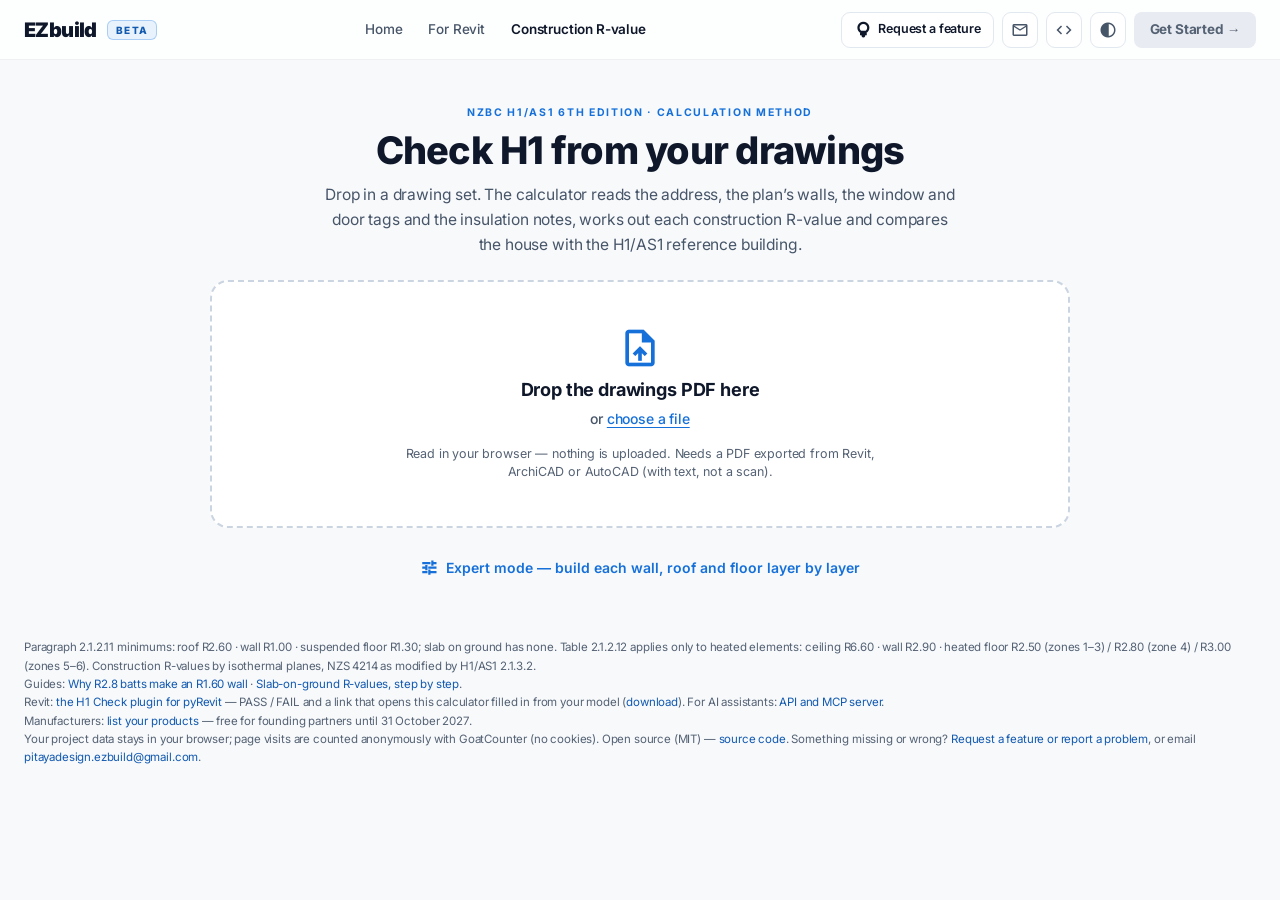
==== commit 002f39e1: "Merge v1.17: simple mode (a drawings PDF in, the H1 check out) and the multi-floor PDF reader; Akera" ====
--- a/index.html
+++ b/index.html
@@ -28,12 +28,14 @@
 <link rel="stylesheet" href="css/rvc-v12.css?v=20261109">
 <link rel="stylesheet" href="css/rvc-3col.css?v=45">
 <link rel="stylesheet" href="css/rvc-project.css?v=60">
+<link rel="stylesheet" href="css/rvc-simple.css?v=2">
 <style>.nav-r{display:flex;align-items:center;gap:8px;flex:none}.nav-r a{text-decoration:none}.nav-req{display:inline-flex;align-items:center;gap:6px;height:36px;padding:0 12px;border-radius:9px;border:1px solid var(--border);background:var(--surface);color:var(--text);font:600 12.5px/1 Inter;white-space:nowrap}.nav-req:hover{border-color:var(--border-strong)}.nav-go{display:inline-flex;align-items:center;height:36px;padding:0 16px;border-radius:8px;background:#1978e5;color:#fff!important;font:700 13.5px/1 Inter;white-space:nowrap;box-shadow:0 6px 16px rgba(25,120,229,.2)}.nav-go:hover{background:#3b82f6}.nav-go.soon{background:var(--surface-3);color:var(--text-3)!important;box-shadow:none;cursor:not-allowed}.nav-go.soon:hover{background:var(--surface-3)}.nav-l{flex:1;min-width:0}.nav-l .nav-links{flex:1 1 auto;justify-content:center}.foot a{color:var(--brand-on)}@media(max-width:560px){.nav-links{display:none!important}.nav-r .nav-req,.nav-r a.icon-btn{display:none}}</style>
 </head>
 <body data-theme="light">
-<script>/* theme: the same preference as ezbuild.co.nz — a cookie shared by every *.ezbuild.co.nz site, then this site's own storage; light when nothing is saved, as on the main site */(function(){var p=null;try{var m=document.cookie.match(/(?:^|;\s*)ezbuild-theme=(light|dark|system)/);p=m?m[1]:localStorage.getItem('ezbuild-theme')}catch(e){}if(p==='system')p=window.matchMedia&&matchMedia('(prefers-color-scheme: dark)').matches?'dark':'light';document.body.dataset.theme=p==='dark'?'dark':'light'})()</script><nav class="nav"><div class="nav-in"><div class="nav-l"><a class="logo" href="https://ezbuild.co.nz/">EZbuild<span class="beta">Beta</span></a><div class="nav-links"><a href="https://ezbuild.co.nz/">Home</a><a href="https://ezbuild.co.nz/for-revit.html">For Revit</a><a class="on" href="index.html" data-a="rvhome" aria-current="page">Construction R-value</a></div></div><div class="nav-r"><a class="nav-req" href="https://github.com/qq624444359/NZ-Construction-R-Value/issues/new/choose" target="_blank" rel="noopener"><span class="ms s18">lightbulb</span><span>Request a feature</span></a><a class="icon-btn" href="mailto:pitayadesign.ezbuild@gmail.com?subject=Construction%20R-value%20calculator%20%E2%80%94%20feature%20request" aria-label="Email a feature request" title="No GitHub account? Email your request"><span class="ms s18">mail</span></a><a class="icon-btn" href="https://github.com/qq624444359/NZ-Construction-R-Value" target="_blank" rel="noopener" aria-label="Source code on GitHub" title="Source code on GitHub"><span class="ms s18">code</span></a><button class="icon-btn" data-a="theme" aria-label="Light or dark"><span class="ms s18">contrast</span></button><span class="nav-go soon" role="link" aria-disabled="true" title="Coming soon">Get Started →</span></div></div></nav>
+<script>/* theme: the same preference as ezbuild.co.nz — a cookie shared by every *.ezbuild.co.nz site, then this site's own storage; light when nothing is saved, as on the main site */(function(){var p=null;try{var m=document.cookie.match(/(?:^|;\s*)ezbuild-theme=(light|dark|system)/);p=m?m[1]:localStorage.getItem('ezbuild-theme')}catch(e){}if(p==='system')p=window.matchMedia&&matchMedia('(prefers-color-scheme: dark)').matches?'dark':'light';document.body.dataset.theme=p==='dark'?'dark':'light'})()</script><script>/* simple mode (the PDF front door) unless the link carries a project or a test set-up, or expert mode was chosen last time — rvc-simple.js */(function(){var m=null;try{m=localStorage.getItem('ezbuild-rvc-mode')}catch(e){}var q=new URLSearchParams(location.search);document.body.dataset.mode=q.get('c')!=null||q.get('pdf')||q.get('sheet')||/[#&]h1=/.test(location.hash||'')||m==='expert'?'expert':'simple'})()</script><nav class="nav"><div class="nav-in"><div class="nav-l"><a class="logo" href="https://ezbuild.co.nz/">EZbuild<span class="beta">Beta</span></a><div class="nav-links"><a href="https://ezbuild.co.nz/">Home</a><a href="https://ezbuild.co.nz/for-revit.html">For Revit</a><a class="on" href="index.html" data-a="rvhome" aria-current="page">Construction R-value</a></div></div><div class="nav-r"><a class="nav-req" href="https://github.com/qq624444359/NZ-Construction-R-Value/issues/new/choose" target="_blank" rel="noopener"><span class="ms s18">lightbulb</span><span>Request a feature</span></a><a class="icon-btn" href="mailto:pitayadesign.ezbuild@gmail.com?subject=Construction%20R-value%20calculator%20%E2%80%94%20feature%20request" aria-label="Email a feature request" title="No GitHub account? Email your request"><span class="ms s18">mail</span></a><a class="icon-btn" href="https://github.com/qq624444359/NZ-Construction-R-Value" target="_blank" rel="noopener" aria-label="Source code on GitHub" title="Source code on GitHub"><span class="ms s18">code</span></a><button class="icon-btn" data-a="theme" aria-label="Light or dark"><span class="ms s18">contrast</span></button><span class="nav-go soon" role="link" aria-disabled="true" title="Coming soon">Get Started →</span></div></div></nav>
+<div id="ezs"></div>
 <div class="wrap3">
-<div class="head"><div><p class="kicker">NZBC H1/AS1 6th Edition · Construction R-value · NZS 4214</p><h1>Construction R-value Calculator</h1><p class="lede">Every construction is the same stack, outside to inside. Framing layers split into the path through the timber and the path beside it.</p></div><div class="v6hr"><button class="v6btn" data-a="pnew"><span class="ms s18">note_add</span>New project</button><button class="v6btn" data-a="psave"><span class="ms s18">save</span>Save project</button><button class="v6btn" data-a="popen"><span class="ms s18">folder_open</span>Open project</button><button class="v6btn" data-a="pfill" title="Read the address, Lot / DP, window schedule and areas from a PDF drawing set — in your browser, nothing is uploaded"><span class="ms s18">upload_file</span>Fill from drawings</button><button class="v6pdfb" data-a="pdf"><span class="ms s18">picture_as_pdf</span>Export PDF</button></div></div>
+<div class="head"><div><button class="ezs-link ezs-tosimple" data-z="simple" title="Back to the simple page: one drawing set in, the H1 check out"><span class="ms s18">arrow_back</span>Simple mode — check H1 from a drawings PDF</button><p class="kicker">NZBC H1/AS1 6th Edition · Construction R-value · NZS 4214</p><h1>Construction R-value Calculator</h1><p class="lede">Every construction is the same stack, outside to inside. Framing layers split into the path through the timber and the path beside it.</p></div><div class="v6hr"><button class="v6btn" data-a="pnew"><span class="ms s18">note_add</span>New project</button><button class="v6btn" data-a="psave"><span class="ms s18">save</span>Save project</button><button class="v6btn" data-a="popen"><span class="ms s18">folder_open</span>Open project</button><button class="v6btn" data-a="pfill" title="Read the address, Lot / DP, window schedule and areas from a PDF drawing set — in your browser, nothing is uploaded"><span class="ms s18">upload_file</span>Fill from drawings</button><button class="v6pdfb" data-a="pdf"><span class="ms s18">picture_as_pdf</span>Export PDF</button></div></div>
 <div class="banner"><span class="ms s18">info</span><span>Material, air-gap and surface values are provisional defaults you can overwrite on every row. Confirm each against your own copy of NZS 4214 before a figure goes into a consent.</span></div>
 <div class="c3" style="margin-top:20px"><aside id="c-left"></aside><main id="c-mid"></main><aside id="c-right"></aside></div>
 </div>
@@ -44,13 +46,14 @@
 <script src="js/wall-section.js?v=10"></script>
 <script src="js/floor-section.js?v=8"></script>
 <script src="js/it-wall-section.js?v=6"></script>
-<script src="js/products.js?v=8"></script>
+<script src="js/products.js?v=9"></script>
 <script src="js/rvalue-model.js?v=61"></script>
 <script src="js/h1-data.js?v=3"></script>
 <script src="js/slab-appendix-e.js?v=1"></script>
-<script src="js/rvc-project.js?v=77"></script>
-<script src="js/seed-import.js?v=7"></script>
-<script src="js/rvc-v6.js?v=150"></script>
+<script src="js/rvc-project.js?v=78"></script>
+<script src="js/seed-import.js?v=10"></script>
+<script src="js/rvc-v6.js?v=153"></script>
+<script src="js/rvc-simple.js?v=1"></script>
 <script>/* GoatCounter events: the actions that show the calculator was used, not just opened. Counts only — no project data. */
 document.addEventListener('click',function(e){var b=e.target.closest('[data-a],.nav-req');if(!b||!window.goatcounter||!goatcounter.count)return;
 var a=b.classList.contains('nav-req')?'request-feature':({pdfdl:'pdf-download',psave:'project-save',popen:'project-open',pnew:'project-new'})[b.dataset.a];
--- a/css/rvc-simple.css
+++ b/css/rvc-simple.css
@@ -0,0 +1,61 @@
+/* Simple mode — the PDF front door. The full calculator (.wrap3) is hidden while it shows, and the other way round. */
+body[data-mode="simple"] .wrap3{display:none}
+body:not([data-mode="simple"]) #ezs{display:none}
+#ezs{padding:28px 16px 48px}
+.ezs-in-wrap{max-width:860px;margin:0 auto;display:grid;gap:18px}
+.ezs-hero{text-align:center;padding:18px 0 4px}
+.ezs-hero h1,.ezs-top h1{font:800 clamp(26px,4.2vw,38px)/1.12 Inter;letter-spacing:-.02em;color:var(--text);text-wrap:balance}
+.ezs-top h1{font-size:clamp(22px,3.2vw,30px)}
+.ezs-hero .lede{max-width:640px;margin:12px auto 0;font:400 15.5px/1.6 Inter;color:var(--text-2);text-wrap:pretty}
+.ezs-drop{display:grid;justify-items:center;gap:8px;padding:44px 20px;border:2px dashed var(--border-strong);border-radius:18px;background:var(--surface);cursor:pointer;text-align:center;transition:border-color .15s,background .15s}
+.ezs-drop:hover,.ezs-drop:focus-visible,.ezs-drop.over{border-color:var(--brand);background:var(--brand-soft);outline:none}
+.ezs-drop .ezs-up{font-size:44px;color:var(--brand)}
+.ezs-drop b{font:700 18px/1.3 Inter;color:var(--text)}
+.ezs-drop>span:not(.ms){font:500 14px/1.4 Inter;color:var(--text-2)}.ezs-drop u{color:var(--brand);text-underline-offset:3px}
+.ezs-drop em{max-width:520px;margin-top:8px;font:400 12.5px/1.5 Inter;font-style:normal;color:var(--text-3);text-wrap:pretty}
+.ezs-err{display:flex;gap:10px;align-items:flex-start;padding:12px 14px;border-radius:12px;border:1px solid #f3b4b4;background:#fdecec;color:#8f1d1d;font:500 13.5px/1.5 Inter}
+[data-theme="dark"] .ezs-err{background:#3a1717;border-color:#6b2a2a;color:#ffc9c9}
+.ezs-alt{display:grid;justify-items:center;gap:6px}
+.ezs-link{display:inline-flex;align-items:center;gap:8px;min-height:44px;padding:0 12px;border:0;background:none;color:var(--brand);font:600 14px/1.3 Inter;cursor:pointer;border-radius:8px;text-align:left}
+.ezs-link:hover{background:var(--brand-soft)}.ezs-link:focus-visible,.ezs-nm:focus-visible{outline:2px solid var(--brand);outline-offset:2px}
+.ezs-top{display:flex;justify-content:space-between;align-items:flex-end;gap:14px;flex-wrap:wrap}
+.ezs-meta{margin-top:6px;font:500 13px/1.5 Inter;color:var(--text-2)}
+.ezs-act{display:flex;gap:8px;flex-wrap:wrap}
+.ezs-v{display:flex;gap:14px;align-items:center;padding:18px 20px;border-radius:16px;border:1px solid var(--border);background:var(--surface)}
+.ezs-v>.ms{font-size:40px;flex:none}.ezs-v b{font:800 19px/1.25 Inter;color:var(--text)}.ezs-v p{margin-top:4px;font:500 14px/1.5 Inter;color:var(--text-2);font-variant-numeric:tabular-nums}
+.ezs-v.pass{border-color:#9bd8b4;background:#eafaf0}.ezs-v.pass>.ms{color:#15803d}
+.ezs-v.fail{border-color:#f3b4b4;background:#fdecec}.ezs-v.fail>.ms{color:#b91c1c}
+.ezs-v.need{border-color:#f1d08a;background:#fff7e0}.ezs-v.need>.ms{color:#a16207}
+[data-theme="dark"] .ezs-v.pass{background:#12301f;border-color:#1f6b3f}[data-theme="dark"] .ezs-v.pass>.ms{color:#4ade80}
+[data-theme="dark"] .ezs-v.fail{background:#3a1717;border-color:#6b2a2a}[data-theme="dark"] .ezs-v.fail>.ms{color:#f87171}
+[data-theme="dark"] .ezs-v.need{background:#33290f;border-color:#6b5518}[data-theme="dark"] .ezs-v.need>.ms{color:#facc15}
+.ezs-sug{display:flex;gap:10px;align-items:center;padding:12px 14px;border-radius:12px;border:1px solid var(--border);background:var(--surface);font:500 13.5px/1.5 Inter;color:var(--text)}
+.ezs-sug>span:nth-child(2){flex:1}.ezs-sug .ms{color:var(--brand);flex:none}
+.ezs-sug.col{display:grid;gap:8px;justify-items:start}.ezs-sug.col>div{display:flex;gap:10px}.ezs-sug ul{margin:0 0 0 28px;padding-left:16px;font:400 13.5px/1.6 Inter}
+.ezs-card{padding:18px 20px;border:1px solid var(--border);border-radius:16px;background:var(--surface)}
+.ezs-card h2{font:700 16px/1.3 Inter;color:var(--text)}.ezs-sub{margin:4px 0 12px;font:400 12.5px/1.5 Inter;color:var(--text-3)}
+.ezs-t{width:100%;border-collapse:collapse;font:500 14px/1.4 Inter;color:var(--text)}
+.ezs-t th{padding:8px 6px;border-bottom:1px solid var(--border-strong);font:600 10.5px/1.3 Inter;letter-spacing:.09em;text-transform:uppercase;color:var(--text-3);text-align:left}
+.ezs-t td{padding:8px 6px;border-bottom:1px solid var(--border);vertical-align:middle}.ezs-t tr:last-child td{border-bottom:0}
+.ezs-t .n{text-align:right;font-variant-numeric:tabular-nums;white-space:nowrap}.ezs-t td.n{font:600 14px/1.3 'JetBrains Mono',ui-monospace,monospace}
+.ezs-t td.n small{display:block;font:400 11.5px/1.4 Inter;color:var(--text-3)}
+.ezs-k{display:block;font:600 10.5px/1.3 Inter;letter-spacing:.08em;text-transform:uppercase;color:var(--text-3)}
+.ezs-nm{padding:2px 0;border:0;background:none;color:var(--text);font:600 14px/1.4 Inter;cursor:pointer;text-align:left;border-radius:4px}.ezs-nm:hover{color:var(--brand);text-decoration:underline}
+.ezs-in{width:88px;height:36px;padding:0 10px;border:1px solid var(--border-strong);border-radius:8px;background:var(--bg-el);color:var(--text);font:600 14px/1 'JetBrains Mono',ui-monospace,monospace;text-align:right}
+.ezs-in:focus{outline:2px solid var(--brand);outline-offset:1px;border-color:var(--brand)}
+.ezs-notes{list-style:none;margin:0;padding:0;display:grid;gap:2px}
+.ezs-notes li{display:flex;gap:10px;align-items:flex-start;padding:8px 0;border-bottom:1px solid var(--border);font:500 13.5px/1.5 Inter;color:var(--text)}.ezs-notes li:last-child{border-bottom:0}
+.ezs-notes li>div{flex:1;min-width:0}.ezs-notes em{display:block;margin-top:2px;font:400 11.5px/1.45 Inter;font-style:normal;color:var(--text-3);overflow-wrap:anywhere}
+.ezs-notes li>.ms{flex:none;margin-top:1px}.ezs-notes .ok>.ms{color:#15803d}.ezs-notes .check>.ms{color:#a16207}.ezs-notes .miss>.ms,.ezs-notes .warn>.ms{color:#b91c1c}
+[data-theme="dark"] .ezs-notes .ok>.ms{color:#4ade80}[data-theme="dark"] .ezs-notes .check>.ms{color:#facc15}[data-theme="dark"] .ezs-notes .miss>.ms,[data-theme="dark"] .ezs-notes .warn>.ms{color:#f87171}
+.ezs-notes i{flex:none;padding:2px 8px;border-radius:999px;border:1px solid var(--border-strong);font:600 10.5px/1.5 Inter;font-style:normal;letter-spacing:.06em;text-transform:uppercase;color:var(--text-2)}
+.ezs-foot{display:flex;gap:10px;align-items:center;flex-wrap:wrap}.ezs-foot>span{flex:1 1 300px;font:400 12.5px/1.5 Inter;color:var(--text-3)}
+#ezs-dlg{position:fixed;inset:0;z-index:1000;display:grid;place-items:center;padding:16px}
+#ezs-dlg .ezs-bg{position:absolute;inset:0;background:rgba(15,23,42,.45)}
+#ezs-dlg .ezs-box{position:relative;max-width:460px;padding:22px;border-radius:16px;border:1px solid var(--border);background:var(--surface);box-shadow:0 20px 50px rgba(15,23,42,.25)}
+#ezs-dlg h3{font:700 18px/1.3 Inter;color:var(--text)}#ezs-dlg p{margin:8px 0 16px;font:400 14px/1.55 Inter;color:var(--text-2);overflow-wrap:anywhere}
+.ezs-btns{display:flex;gap:8px;flex-wrap:wrap}
+@media(max-width:560px){#ezs{padding:16px 16px 36px}.ezs-drop{padding:32px 16px}.ezs-card{padding:14px}.ezs-v{padding:14px}.ezs-v>.ms{font-size:32px}.ezs-in{width:76px}.ezs-act{width:100%}}
+@media print{#ezs{display:none!important}}
+.ezs-tosimple{min-height:32px;margin:-6px 0 8px -12px;font-size:13px}
+@media print{.ezs-tosimple{display:none}}
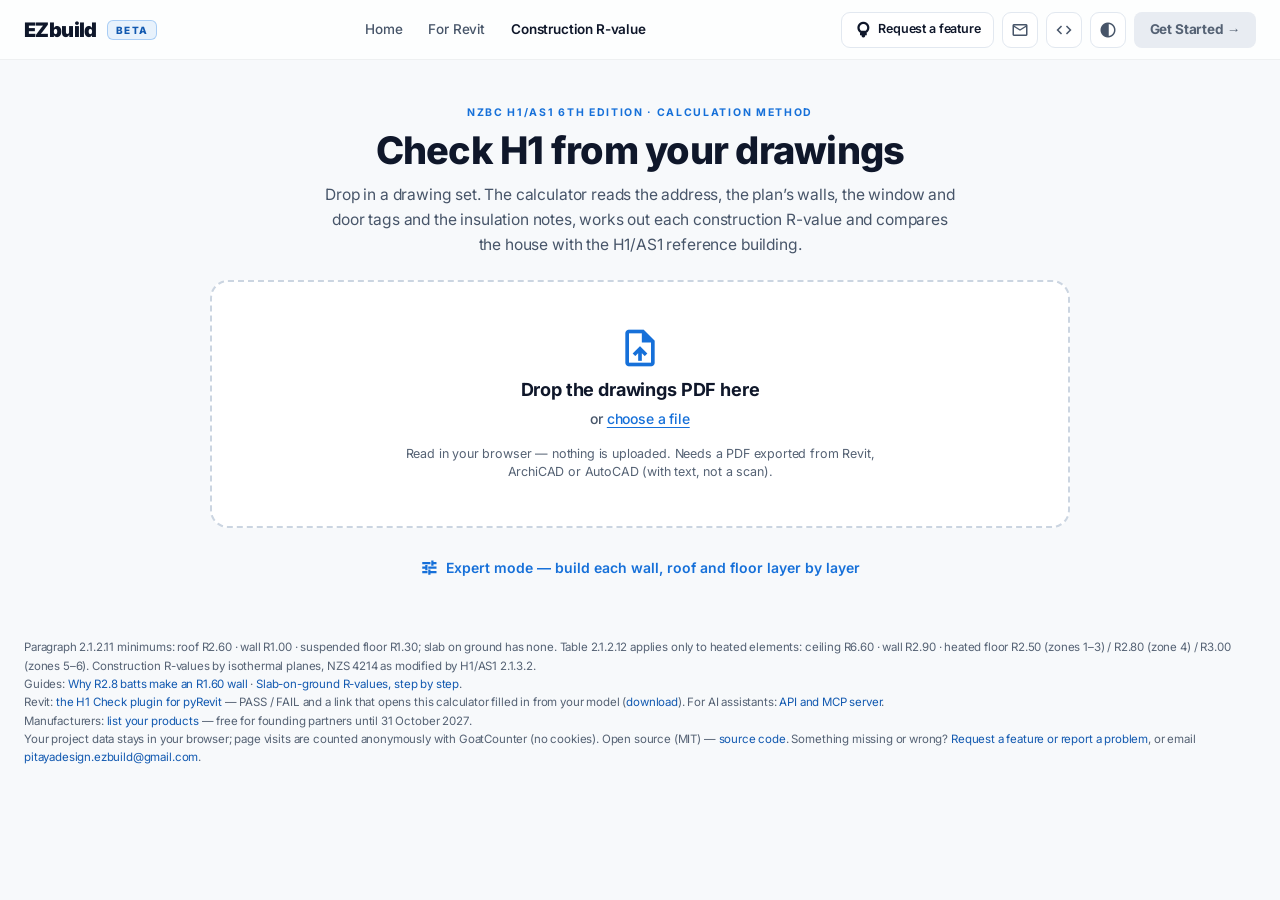
==== commit 8c3e5648: "v1.21: drawing reader, from 28 Cowan Street - plan walls: an opening drawn as a gap between two wall" ====
--- a/index.html
+++ b/index.html
@@ -50,9 +50,9 @@
 <script src="js/rvalue-model.js?v=61"></script>
 <script src="js/h1-data.js?v=3"></script>
 <script src="js/slab-appendix-e.js?v=1"></script>
-<script src="js/rvc-project.js?v=78"></script>
-<script src="js/seed-import.js?v=10"></script>
-<script src="js/rvc-v6.js?v=153"></script>
+<script src="js/rvc-project.js?v=80"></script>
+<script src="js/seed-import.js?v=11"></script>
+<script src="js/rvc-v6.js?v=156"></script>
 <script src="js/rvc-simple.js?v=1"></script>
 <script>/* GoatCounter events: the actions that show the calculator was used, not just opened. Counts only — no project data. */
 document.addEventListener('click',function(e){var b=e.target.closest('[data-a],.nav-req');if(!b||!window.goatcounter||!goatcounter.count)return;
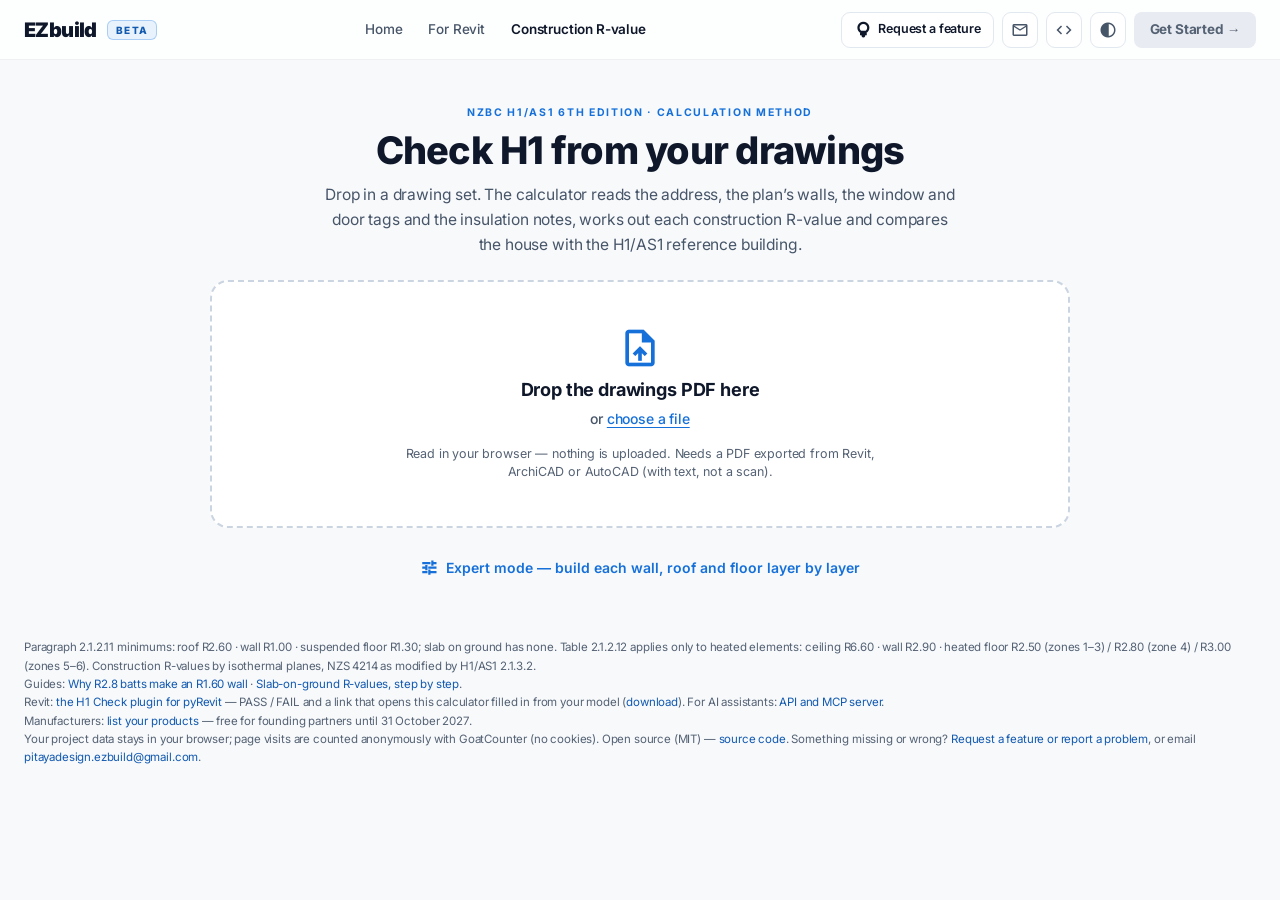
==== commit 4bebfc16: "v1.22: narrow external doors — the entrance door is the solid one, the others glazed Where a set has" ====
--- a/index.html
+++ b/index.html
@@ -51,7 +51,7 @@
 <script src="js/h1-data.js?v=3"></script>
 <script src="js/slab-appendix-e.js?v=1"></script>
 <script src="js/rvc-project.js?v=80"></script>
-<script src="js/seed-import.js?v=11"></script>
+<script src="js/seed-import.js?v=12"></script>
 <script src="js/rvc-v6.js?v=156"></script>
 <script src="js/rvc-simple.js?v=1"></script>
 <script>/* GoatCounter events: the actions that show the calculator was used, not just opened. Counts only — no project data. */
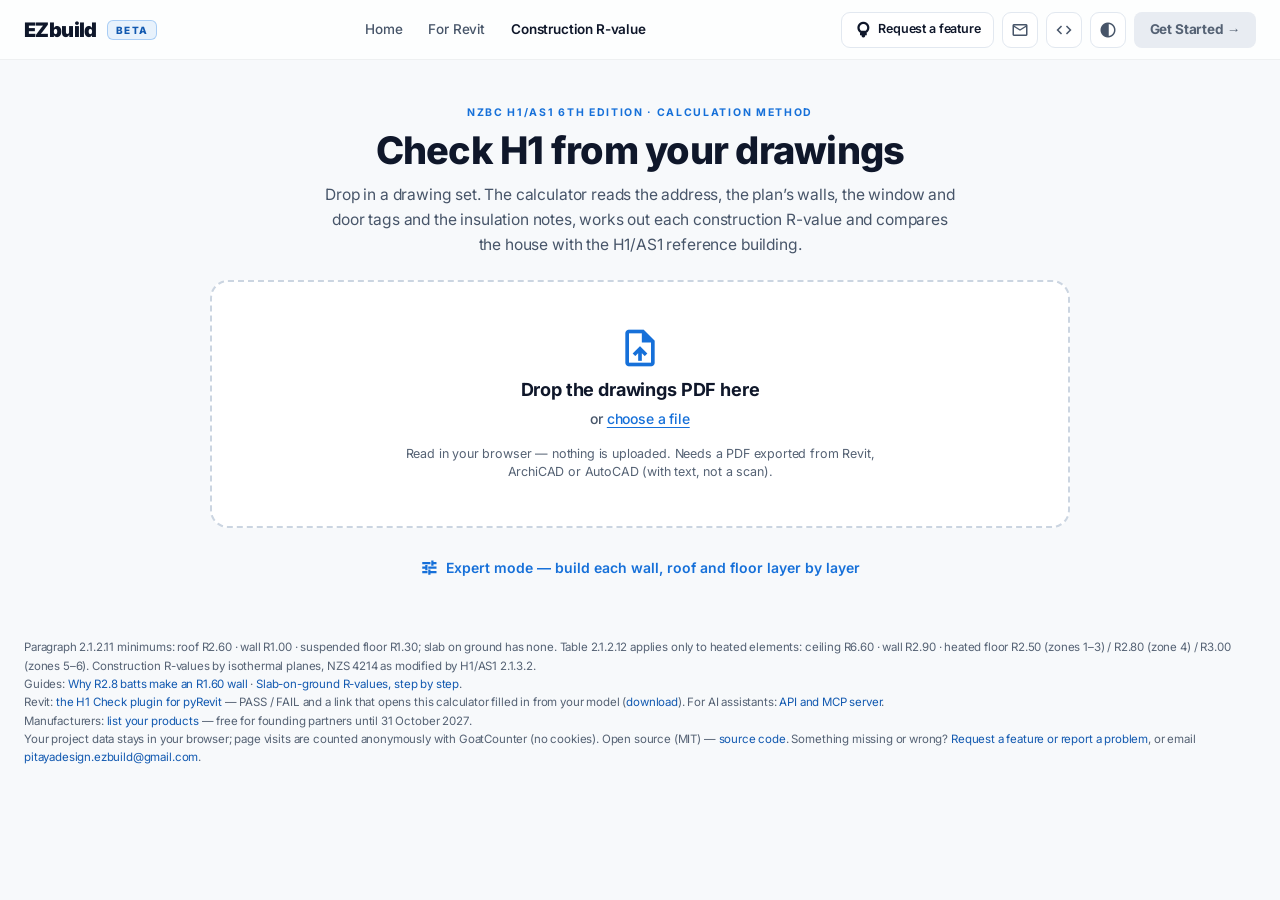
==== commit c57b9b06: "v1.22: drawing reader, from 32 Kaitiaki Drive - an insulated garage door in the notes ("sectional ga" ====
--- a/index.html
+++ b/index.html
@@ -51,8 +51,8 @@
 <script src="js/h1-data.js?v=3"></script>
 <script src="js/slab-appendix-e.js?v=1"></script>
 <script src="js/rvc-project.js?v=80"></script>
-<script src="js/seed-import.js?v=12"></script>
-<script src="js/rvc-v6.js?v=156"></script>
+<script src="js/seed-import.js?v=13"></script>
+<script src="js/rvc-v6.js?v=157"></script>
 <script src="js/rvc-simple.js?v=1"></script>
 <script>/* GoatCounter events: the actions that show the calculator was used, not just opened. Counts only — no project data. */
 document.addEventListener('click',function(e){var b=e.target.closest('[data-a],.nav-req');if(!b||!window.goatcounter||!goatcounter.count)return;
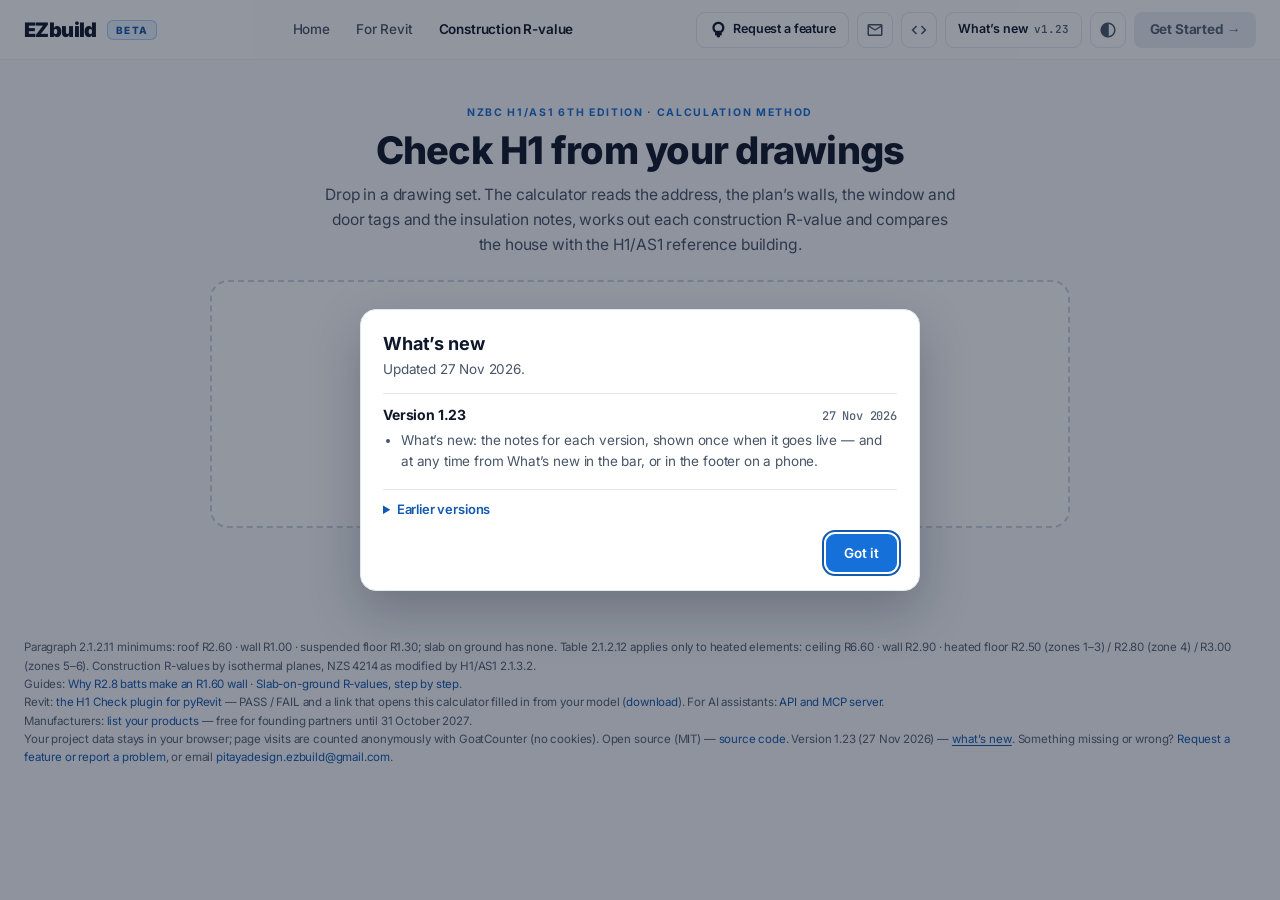
==== commit 3ed89ad3: "v1.23: What's new — the release notes, shown once per version The first visit after a version goes l" ====
--- a/index.html
+++ b/index.html
@@ -29,17 +29,18 @@
 <link rel="stylesheet" href="css/rvc-3col.css?v=45">
 <link rel="stylesheet" href="css/rvc-project.css?v=60">
 <link rel="stylesheet" href="css/rvc-simple.css?v=2">
+<link rel="stylesheet" href="css/whats-new.css?v=2">
 <style>.nav-r{display:flex;align-items:center;gap:8px;flex:none}.nav-r a{text-decoration:none}.nav-req{display:inline-flex;align-items:center;gap:6px;height:36px;padding:0 12px;border-radius:9px;border:1px solid var(--border);background:var(--surface);color:var(--text);font:600 12.5px/1 Inter;white-space:nowrap}.nav-req:hover{border-color:var(--border-strong)}.nav-go{display:inline-flex;align-items:center;height:36px;padding:0 16px;border-radius:8px;background:#1978e5;color:#fff!important;font:700 13.5px/1 Inter;white-space:nowrap;box-shadow:0 6px 16px rgba(25,120,229,.2)}.nav-go:hover{background:#3b82f6}.nav-go.soon{background:var(--surface-3);color:var(--text-3)!important;box-shadow:none;cursor:not-allowed}.nav-go.soon:hover{background:var(--surface-3)}.nav-l{flex:1;min-width:0}.nav-l .nav-links{flex:1 1 auto;justify-content:center}.foot a{color:var(--brand-on)}@media(max-width:560px){.nav-links{display:none!important}.nav-r .nav-req,.nav-r a.icon-btn{display:none}}</style>
 </head>
 <body data-theme="light">
-<script>/* theme: the same preference as ezbuild.co.nz — a cookie shared by every *.ezbuild.co.nz site, then this site's own storage; light when nothing is saved, as on the main site */(function(){var p=null;try{var m=document.cookie.match(/(?:^|;\s*)ezbuild-theme=(light|dark|system)/);p=m?m[1]:localStorage.getItem('ezbuild-theme')}catch(e){}if(p==='system')p=window.matchMedia&&matchMedia('(prefers-color-scheme: dark)').matches?'dark':'light';document.body.dataset.theme=p==='dark'?'dark':'light'})()</script><script>/* simple mode (the PDF front door) unless the link carries a project or a test set-up, or expert mode was chosen last time — rvc-simple.js */(function(){var m=null;try{m=localStorage.getItem('ezbuild-rvc-mode')}catch(e){}var q=new URLSearchParams(location.search);document.body.dataset.mode=q.get('c')!=null||q.get('pdf')||q.get('sheet')||/[#&]h1=/.test(location.hash||'')||m==='expert'?'expert':'simple'})()</script><nav class="nav"><div class="nav-in"><div class="nav-l"><a class="logo" href="https://ezbuild.co.nz/">EZbuild<span class="beta">Beta</span></a><div class="nav-links"><a href="https://ezbuild.co.nz/">Home</a><a href="https://ezbuild.co.nz/for-revit.html">For Revit</a><a class="on" href="index.html" data-a="rvhome" aria-current="page">Construction R-value</a></div></div><div class="nav-r"><a class="nav-req" href="https://github.com/qq624444359/NZ-Construction-R-Value/issues/new/choose" target="_blank" rel="noopener"><span class="ms s18">lightbulb</span><span>Request a feature</span></a><a class="icon-btn" href="mailto:pitayadesign.ezbuild@gmail.com?subject=Construction%20R-value%20calculator%20%E2%80%94%20feature%20request" aria-label="Email a feature request" title="No GitHub account? Email your request"><span class="ms s18">mail</span></a><a class="icon-btn" href="https://github.com/qq624444359/NZ-Construction-R-Value" target="_blank" rel="noopener" aria-label="Source code on GitHub" title="Source code on GitHub"><span class="ms s18">code</span></a><button class="icon-btn" data-a="theme" aria-label="Light or dark"><span class="ms s18">contrast</span></button><span class="nav-go soon" role="link" aria-disabled="true" title="Coming soon">Get Started →</span></div></div></nav>
+<script>/* theme: the same preference as ezbuild.co.nz — a cookie shared by every *.ezbuild.co.nz site, then this site's own storage; light when nothing is saved, as on the main site */(function(){var p=null;try{var m=document.cookie.match(/(?:^|;\s*)ezbuild-theme=(light|dark|system)/);p=m?m[1]:localStorage.getItem('ezbuild-theme')}catch(e){}if(p==='system')p=window.matchMedia&&matchMedia('(prefers-color-scheme: dark)').matches?'dark':'light';document.body.dataset.theme=p==='dark'?'dark':'light'})()</script><script>/* simple mode (the PDF front door) unless the link carries a project or a test set-up, or expert mode was chosen last time — rvc-simple.js */(function(){var m=null;try{m=localStorage.getItem('ezbuild-rvc-mode')}catch(e){}var q=new URLSearchParams(location.search);document.body.dataset.mode=q.get('c')!=null||q.get('pdf')||q.get('sheet')||/[#&]h1=/.test(location.hash||'')||m==='expert'?'expert':'simple'})()</script><nav class="nav"><div class="nav-in"><div class="nav-l"><a class="logo" href="https://ezbuild.co.nz/">EZbuild<span class="beta">Beta</span></a><div class="nav-links"><a href="https://ezbuild.co.nz/">Home</a><a href="https://ezbuild.co.nz/for-revit.html">For Revit</a><a class="on" href="index.html" data-a="rvhome" aria-current="page">Construction R-value</a></div></div><div class="nav-r"><a class="nav-req" href="https://github.com/qq624444359/NZ-Construction-R-Value/issues/new/choose" target="_blank" rel="noopener"><span class="ms s18">lightbulb</span><span>Request a feature</span></a><a class="icon-btn" href="mailto:pitayadesign.ezbuild@gmail.com?subject=Construction%20R-value%20calculator%20%E2%80%94%20feature%20request" aria-label="Email a feature request" title="No GitHub account? Email your request"><span class="ms s18">mail</span></a><a class="icon-btn" href="https://github.com/qq624444359/NZ-Construction-R-Value" target="_blank" rel="noopener" aria-label="Source code on GitHub" title="Source code on GitHub"><span class="ms s18">code</span></a><button class="nav-wn" data-wn="open" title="What’s new in each version"><span class="ezwn-l">What’s new</span><span class="ezwn-v"></span></button><button class="icon-btn" data-a="theme" aria-label="Light or dark"><span class="ms s18">contrast</span></button><span class="nav-go soon" role="link" aria-disabled="true" title="Coming soon">Get Started →</span></div></div></nav>
 <div id="ezs"></div>
 <div class="wrap3">
 <div class="head"><div><button class="ezs-link ezs-tosimple" data-z="simple" title="Back to the simple page: one drawing set in, the H1 check out"><span class="ms s18">arrow_back</span>Simple mode — check H1 from a drawings PDF</button><p class="kicker">NZBC H1/AS1 6th Edition · Construction R-value · NZS 4214</p><h1>Construction R-value Calculator</h1><p class="lede">Every construction is the same stack, outside to inside. Framing layers split into the path through the timber and the path beside it.</p></div><div class="v6hr"><button class="v6btn" data-a="pnew"><span class="ms s18">note_add</span>New project</button><button class="v6btn" data-a="psave"><span class="ms s18">save</span>Save project</button><button class="v6btn" data-a="popen"><span class="ms s18">folder_open</span>Open project</button><button class="v6btn" data-a="pfill" title="Read the address, Lot / DP, window schedule and areas from a PDF drawing set — in your browser, nothing is uploaded"><span class="ms s18">upload_file</span>Fill from drawings</button><button class="v6pdfb" data-a="pdf"><span class="ms s18">picture_as_pdf</span>Export PDF</button></div></div>
 <div class="banner"><span class="ms s18">info</span><span>Material, air-gap and surface values are provisional defaults you can overwrite on every row. Confirm each against your own copy of NZS 4214 before a figure goes into a consent.</span></div>
 <div class="c3" style="margin-top:20px"><aside id="c-left"></aside><main id="c-mid"></main><aside id="c-right"></aside></div>
 </div>
-<div class="foot" id="contact">Paragraph 2.1.2.11 minimums: roof R2.60 · wall R1.00 · suspended floor R1.30; slab on ground has none. Table 2.1.2.12 applies only to heated elements: ceiling R6.60 · wall R2.90 · heated floor R2.50 (zones 1–3) / R2.80 (zone 4) / R3.00 (zones 5–6). Construction R-values by isothermal planes, NZS 4214 as modified by H1/AS1 2.1.3.2.<br>Guides: <a href="guides/wall-r-value-h1-as1.html">Why R2.8 batts make an R1.60 wall</a> · <a href="guides/slab-on-ground-r-value-h1-as1.html">Slab-on-ground R-values, step by step</a>.<br>Revit: <a href="api.html#revit">the H1 Check plugin for pyRevit</a> — PASS / FAIL and a link that opens this calculator filled in from your model (<a href="revit/EZbuild.extension.zip" download>download</a>). For AI assistants: <a href="api.html">API and MCP server</a>.<br>Manufacturers: <a href="for-manufacturers.html">list your products</a> — free for founding partners until 31 October 2027.<br>Your project data stays in your browser; page visits are counted anonymously with GoatCounter (no cookies). Open source (MIT) — <a href="https://github.com/qq624444359/NZ-Construction-R-Value">source code</a>. Something missing or wrong? <a href="https://github.com/qq624444359/NZ-Construction-R-Value/issues/new/choose">Request a feature or report a problem</a>, or email <a href="mailto:pitayadesign.ezbuild@gmail.com?subject=Construction%20R-value%20calculator%20%E2%80%94%20feature%20request">pitayadesign.ezbuild@gmail.com</a>.</div>
+<div class="foot" id="contact">Paragraph 2.1.2.11 minimums: roof R2.60 · wall R1.00 · suspended floor R1.30; slab on ground has none. Table 2.1.2.12 applies only to heated elements: ceiling R6.60 · wall R2.90 · heated floor R2.50 (zones 1–3) / R2.80 (zone 4) / R3.00 (zones 5–6). Construction R-values by isothermal planes, NZS 4214 as modified by H1/AS1 2.1.3.2.<br>Guides: <a href="guides/wall-r-value-h1-as1.html">Why R2.8 batts make an R1.60 wall</a> · <a href="guides/slab-on-ground-r-value-h1-as1.html">Slab-on-ground R-values, step by step</a>.<br>Revit: <a href="api.html#revit">the H1 Check plugin for pyRevit</a> — PASS / FAIL and a link that opens this calculator filled in from your model (<a href="revit/EZbuild.extension.zip" download>download</a>). For AI assistants: <a href="api.html">API and MCP server</a>.<br>Manufacturers: <a href="for-manufacturers.html">list your products</a> — free for founding partners until 31 October 2027.<br>Your project data stays in your browser; page visits are counted anonymously with GoatCounter (no cookies). Open source (MIT) — <a href="https://github.com/qq624444359/NZ-Construction-R-Value">source code</a>. Version <span class="ezwn-vv"></span> — <button class="ezwn-link" data-wn="open">what’s new</button>. Something missing or wrong? <a href="https://github.com/qq624444359/NZ-Construction-R-Value/issues/new/choose">Request a feature or report a problem</a>, or email <a href="mailto:pitayadesign.ezbuild@gmail.com?subject=Construction%20R-value%20calculator%20%E2%80%94%20feature%20request">pitayadesign.ezbuild@gmail.com</a>.</div>
 <script src="js/export-name.js?v=2"></script>
 <script src="js/project-file.js?v=2"></script>
 <script src="js/eaves-section.js?v=26"></script>
@@ -54,6 +55,7 @@
 <script src="js/seed-import.js?v=13"></script>
 <script src="js/rvc-v6.js?v=157"></script>
 <script src="js/rvc-simple.js?v=1"></script>
+<script src="js/whats-new.js?v=1"></script>
 <script>/* GoatCounter events: the actions that show the calculator was used, not just opened. Counts only — no project data. */
 document.addEventListener('click',function(e){var b=e.target.closest('[data-a],.nav-req');if(!b||!window.goatcounter||!goatcounter.count)return;
 var a=b.classList.contains('nav-req')?'request-feature':({pdfdl:'pdf-download',psave:'project-save',popen:'project-open',pnew:'project-new'})[b.dataset.a];
--- a/css/whats-new.css
+++ b/css/whats-new.css
@@ -0,0 +1,25 @@
+/* What's new: the release notes dialog and its button in the bar */
+.nav-wn{display:inline-flex;align-items:center;gap:6px;height:36px;padding:0 12px;border-radius:9px;border:1px solid var(--border);background:var(--surface);color:var(--text);font:600 12.5px/1 Inter;white-space:nowrap;cursor:pointer}
+.nav-wn:hover{border-color:var(--border-strong)}
+.nav-wn .ezwn-v{font:600 11px/1 'JetBrains Mono',monospace;color:var(--text-3)}
+@media(max-width:560px){.nav-r .nav-wn{display:none}}   /* the bar is full on a phone: the footer link opens the notes there */
+.ezwn-link{background:none;border:0;padding:0;font:inherit;color:var(--brand-on);cursor:pointer;text-decoration:underline;text-underline-offset:2px}
+#ezwn{position:fixed;inset:0;z-index:1100;display:grid;place-items:center;padding:16px}
+#ezwn .ezwn-bg{position:absolute;inset:0;background:rgba(15,23,42,.45)}
+#ezwn .ezwn-box{position:relative;display:flex;flex-direction:column;width:100%;max-width:560px;max-height:min(80vh,680px);padding:22px 22px 18px;border-radius:16px;border:1px solid var(--border);background:var(--surface);box-shadow:0 20px 50px rgba(15,23,42,.25)}
+#ezwn h3{font:700 18px/1.3 Inter;color:var(--text)}
+#ezwn .ezwn-sub{margin:4px 0 14px;font:400 13.5px/1.5 Inter;color:var(--text-2)}
+#ezwn .ezwn-list{overflow:auto;min-height:0;margin:0 -4px;padding:0 4px}
+#ezwn section{padding:12px 0;border-top:1px solid var(--border)}
+#ezwn .ezwn-h{display:flex;justify-content:space-between;align-items:baseline;gap:12px;margin-bottom:6px}
+#ezwn .ezwn-h b{font:700 14px/1.3 Inter;color:var(--text)}
+#ezwn .ezwn-h span{font:500 12px/1 'JetBrains Mono',monospace;color:var(--text-3);white-space:nowrap}
+#ezwn ul{margin:0;padding-left:18px}
+#ezwn li{margin:5px 0;font:400 13.5px/1.55 Inter;color:var(--text-2);overflow-wrap:anywhere}
+#ezwn details{border-top:1px solid var(--border);padding-top:10px}
+#ezwn summary{cursor:pointer;font:600 13px/1.4 Inter;color:var(--brand-on)}
+#ezwn details section:first-of-type{border-top:0}
+#ezwn .ezwn-foot{display:flex;justify-content:flex-end;padding-top:16px}
+#ezwn .ezwn-ok{height:38px;padding:0 18px;border-radius:9px;border:0;background:var(--brand);color:#fff;font:600 13.5px/1 Inter;cursor:pointer}
+#ezwn .ezwn-ok:hover{background:var(--brand-h)}
+#ezwn .ezwn-ok:focus{outline:none}#ezwn .ezwn-ok:focus-visible{outline:2px solid var(--brand-on);outline-offset:2px}
